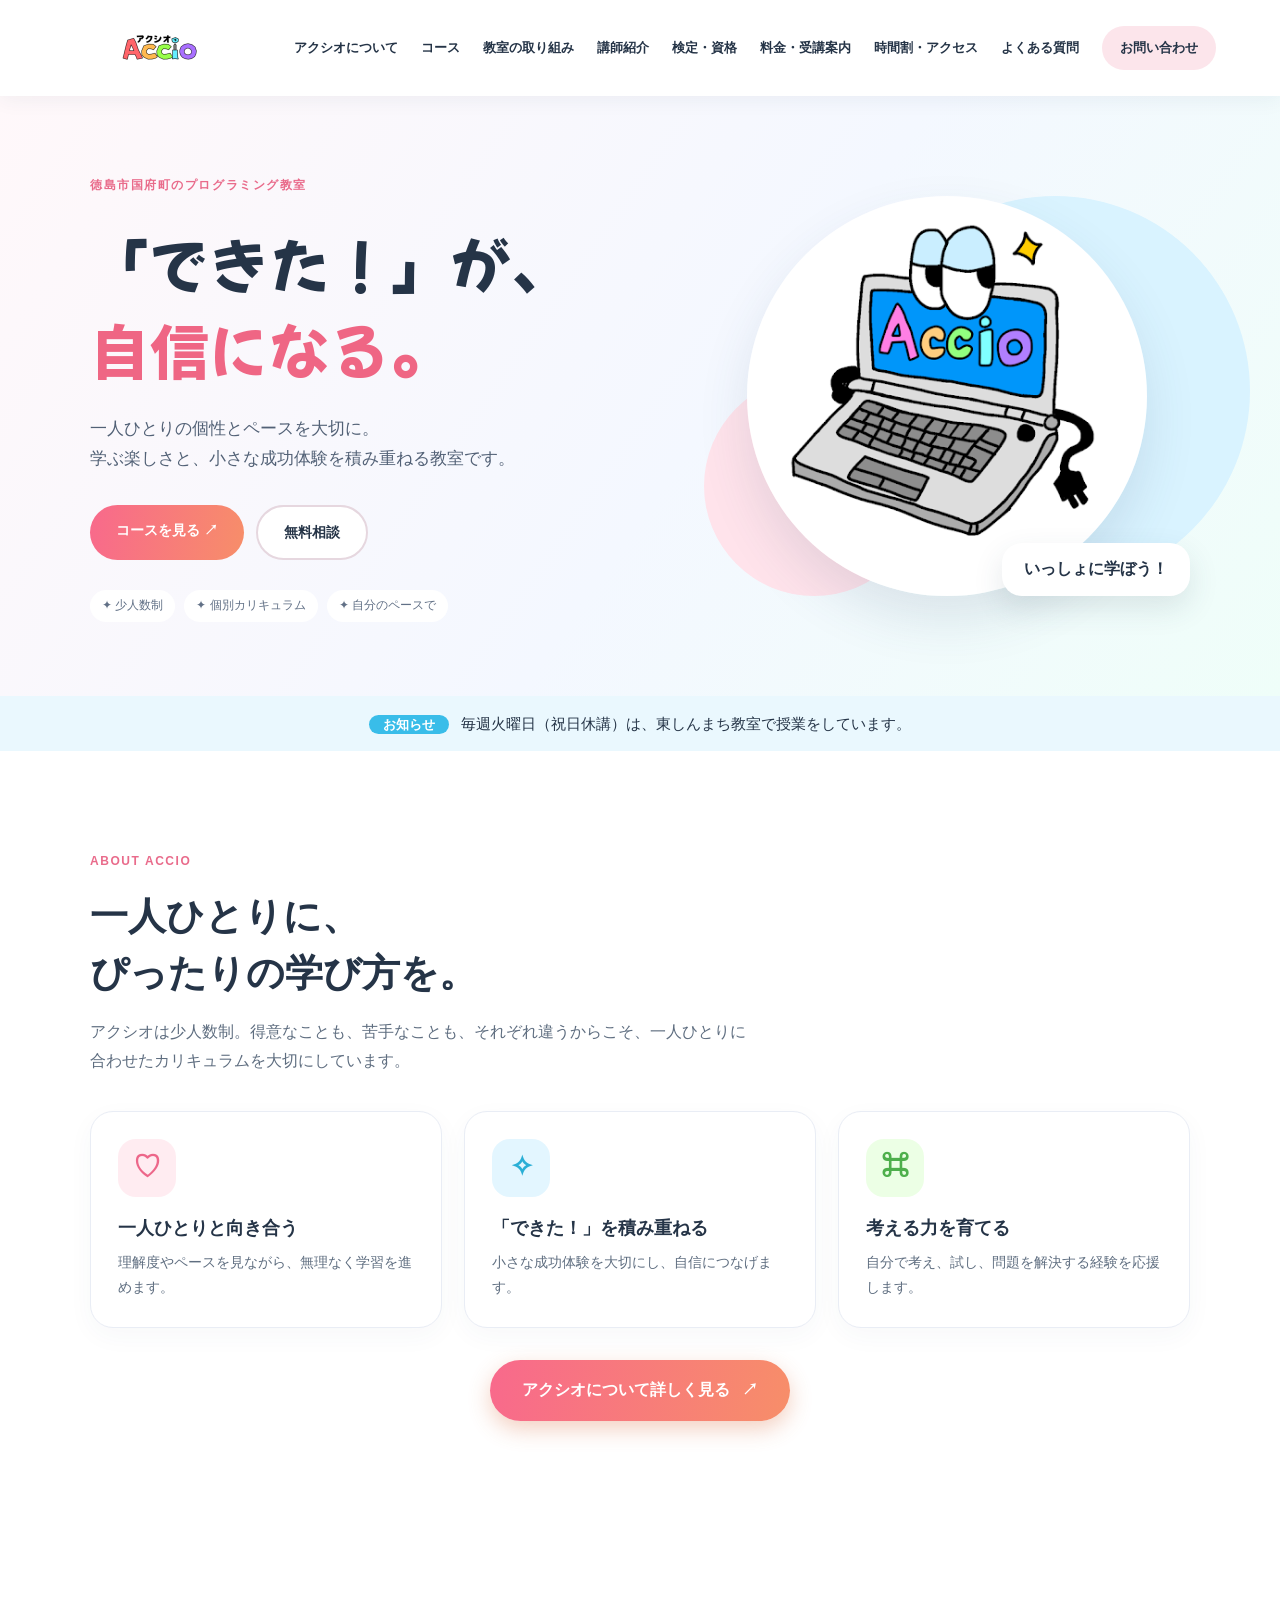
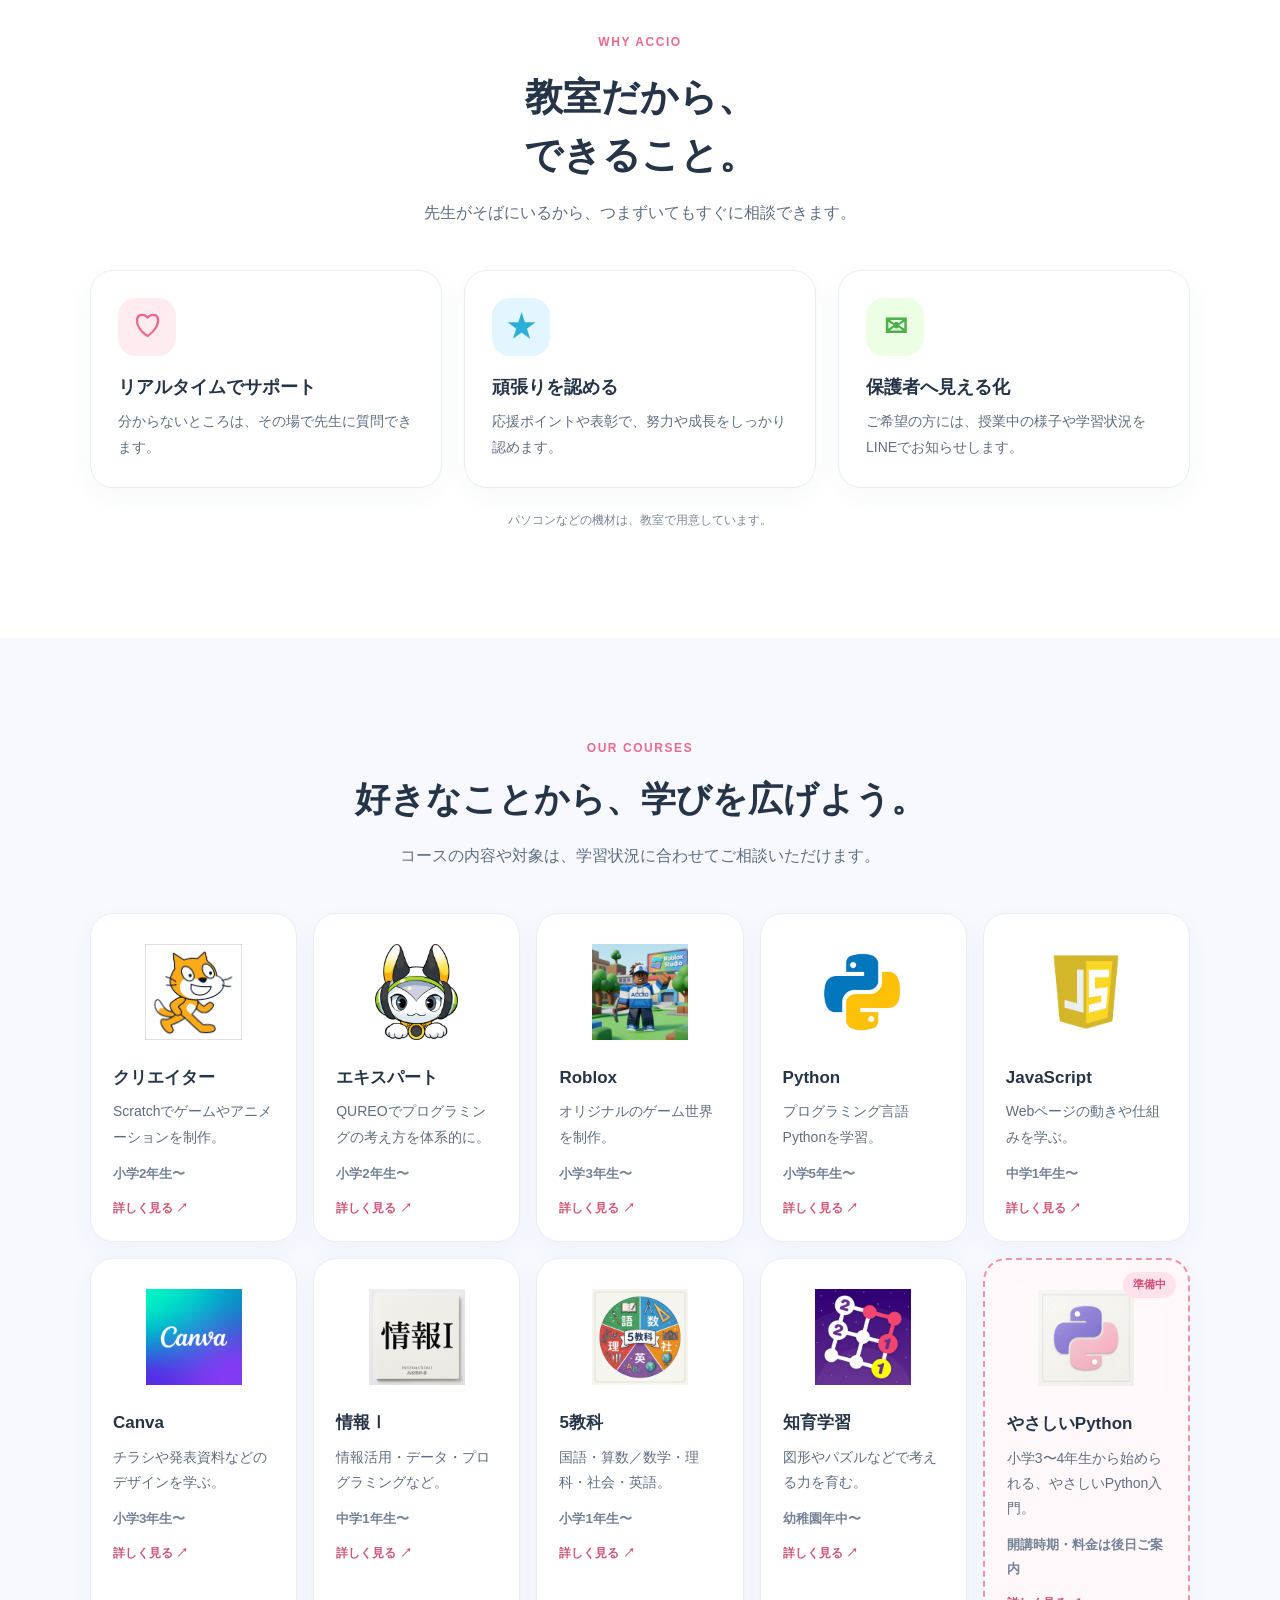
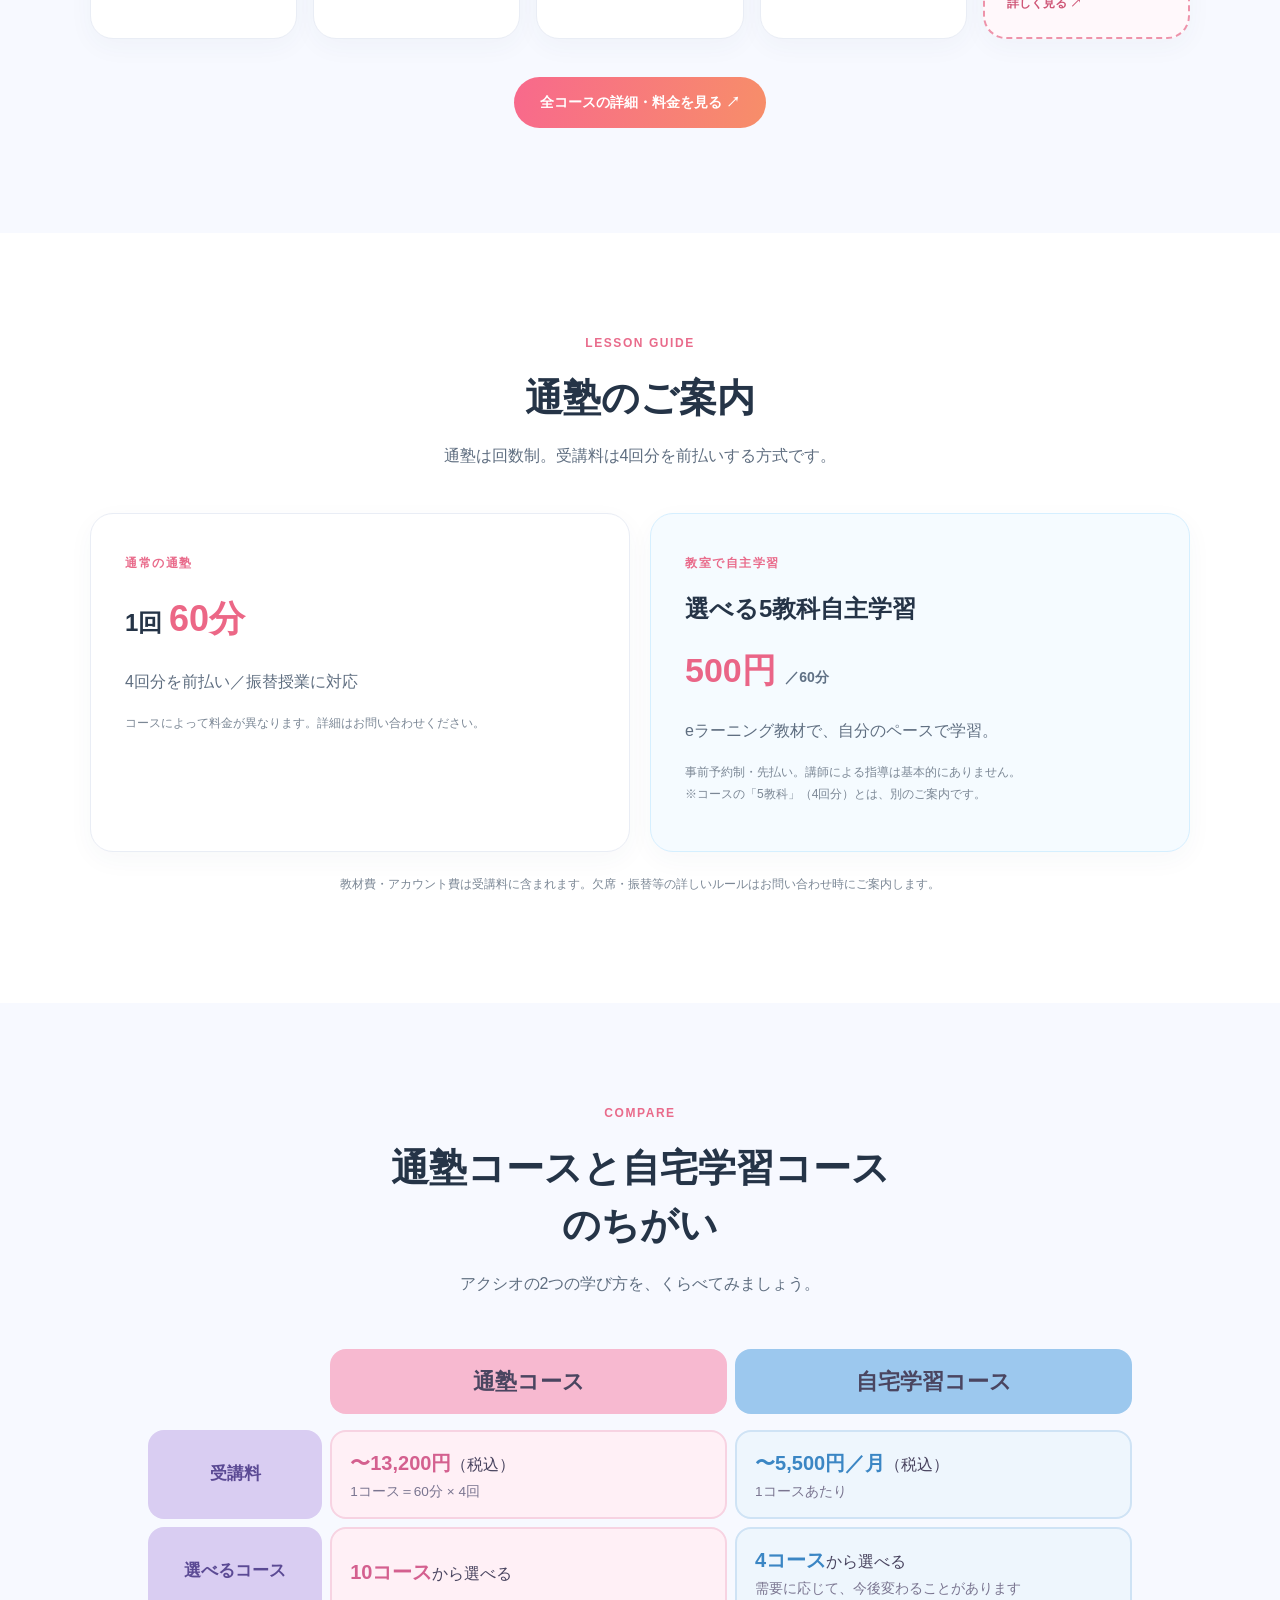
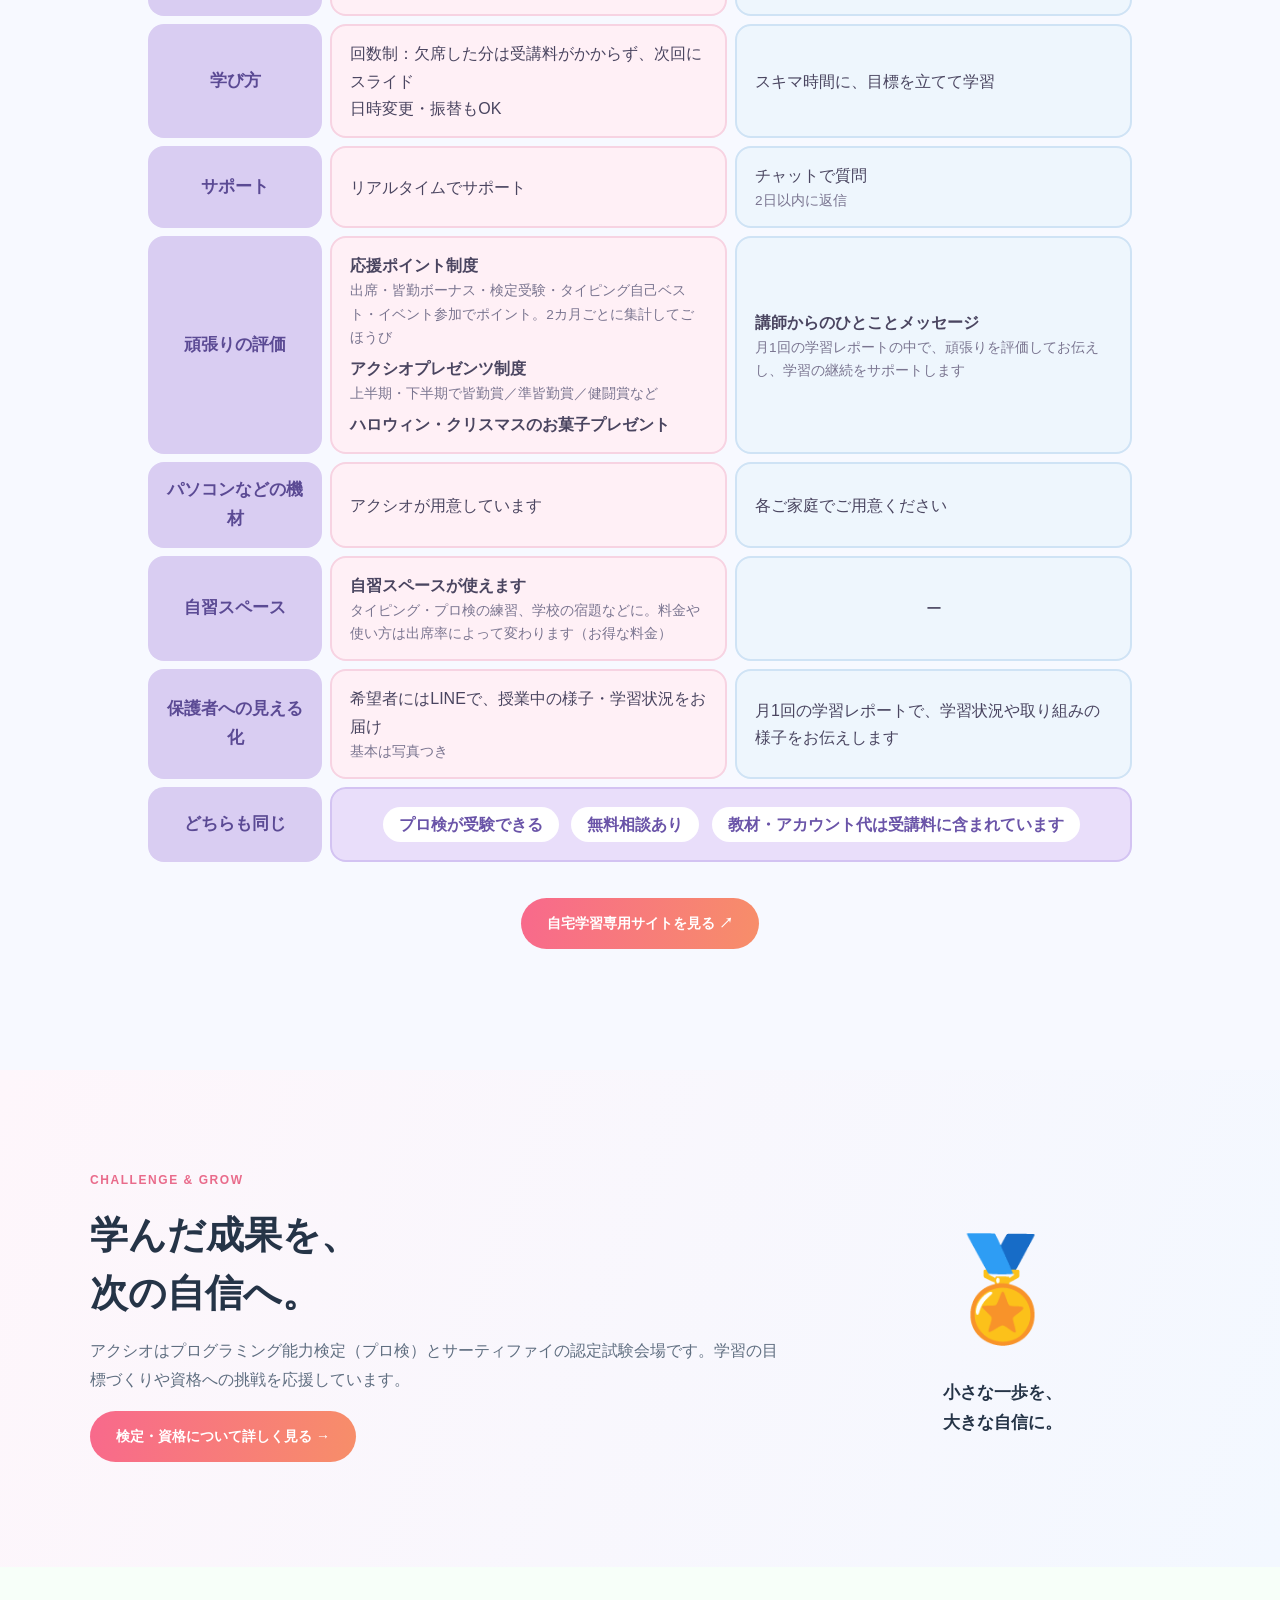
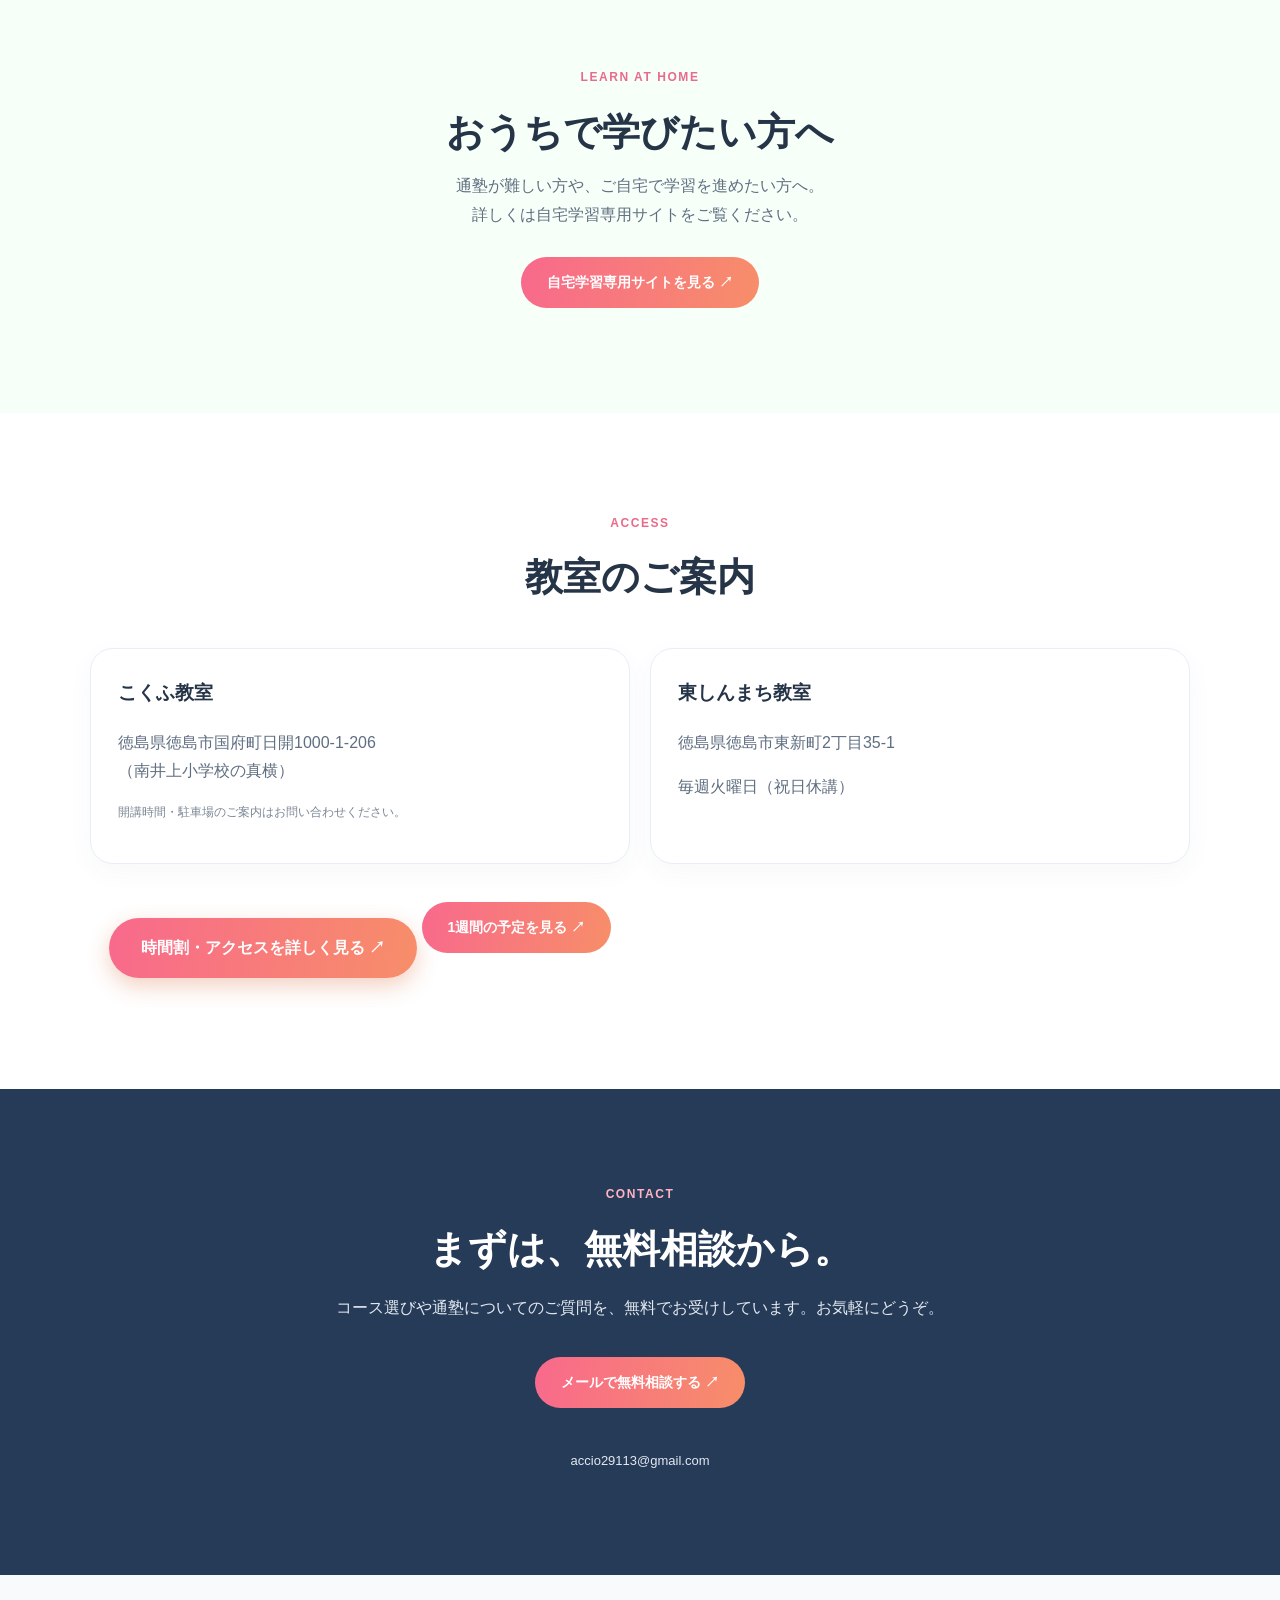
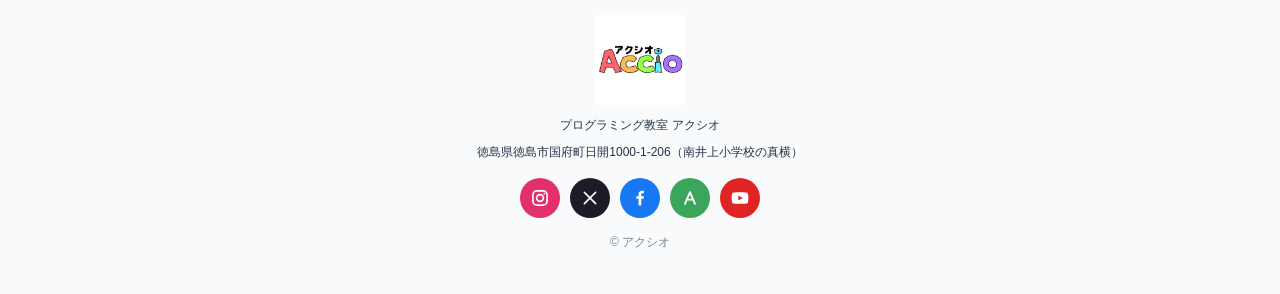
==== index.html @ 7e1538ef "Add files via upload" ====
<!doctype html>
<html lang="ja"><head><meta charset="UTF-8"><meta name="viewport" content="width=device-width,initial-scale=1"><meta name="description" content="徳島市国府町のプログラミング教室アクシオ。少人数制・個別カリキュラムで、一人ひとりの『できた！』を応援します。"><title>プログラミング教室 アクシオ｜通塾のご案内</title><link rel="icon" type="image/png" href="assets/character.png"><link rel="preconnect" href="https://fonts.googleapis.com"><link rel="preconnect" href="https://fonts.gstatic.com" crossorigin><link href="https://fonts.googleapis.com/css2?family=Mochiy+Pop+One&display=swap" rel="stylesheet"><link rel="stylesheet" href="style.css"></head>
<body><header class="header"><a class="brand" href="#top"><img src="assets/logo.png" alt="プログラミング教室 アクシオ ロゴ"></a><button class="menu" aria-expanded="false" aria-controls="nav">☰ メニュー</button><nav id="nav"><a href="about.html">アクシオについて</a><a href="courses.html">コース</a><a href="activities.html">教室の取り組み</a><a href="instructor.html">講師紹介</a><a href="exams.html">検定・資格</a><a href="fees.html">料金・受講案内</a><a href="access.html">時間割・アクセス</a><a href="faq.html">よくある質問</a><a class="nav-cta" href="#contact">お問い合わせ</a></nav></header>
<main id="top"><section class="hero"><div class="hero-copy"><span class="eyebrow">徳島市国府町のプログラミング教室</span><h1>「できた！」が、<br><em>自信になる。</em></h1><p>一人ひとりの個性とペースを大切に。<br>学ぶ楽しさと、小さな成功体験を積み重ねる教室です。</p><div class="hero-actions"><a class="btn primary" href="#courses">コースを見る ↗</a><a class="btn ghost" href="#contact">無料相談</a></div><div class="hero-tags"><span>✦ 少人数制</span><span>✦ 個別カリキュラム</span><span>✦ 自分のペースで</span></div></div><div class="hero-art"><div class="orb orb-a"></div><div class="orb orb-b"></div><img src="assets/character.png" alt="嵐さんが描いたアクシオのオリジナルパソコンキャラクター"><span class="bubble">いっしょに学ぼう！</span></div></section>
<section class="notice-bar" aria-label="お知らせ"><p><b>お知らせ</b>毎週火曜日（祝日休講）は、東しんまち教室で授業をしています。</p></section>
<section id="about" class="section"><div class="section-heading"><span class="eyebrow">ABOUT ACCIO</span><h2>一人ひとりに、<br>ぴったりの学び方を。</h2><p>アクシオは少人数制。得意なことも、苦手なことも、それぞれ違うからこそ、一人ひとりに合わせたカリキュラムを大切にしています。</p></div><div class="feature-grid"><article class="feature"><div class="feature-icon pink">♡</div><h3>一人ひとりと向き合う</h3><p>理解度やペースを見ながら、無理なく学習を進めます。</p></article><article class="feature"><div class="feature-icon blue">✧</div><h3>「できた！」を積み重ねる</h3><p>小さな成功体験を大切にし、自信につなげます。</p></article><article class="feature"><div class="feature-icon green">⌘</div><h3>考える力を育てる</h3><p>自分で考え、試し、問題を解決する経験を応援します。</p></article></div><p class="center about-more"><a class="btn about-cta" href="about.html">アクシオについて詳しく見る <span aria-hidden="true">↗</span></a></p></section>
<section id="strengths" class="section"><div class="section-heading center"><span class="eyebrow">WHY ACCIO</span><h2>教室だから、<br>できること。</h2><p>先生がそばにいるから、つまずいてもすぐに相談できます。</p></div><div class="feature-grid"><article class="feature"><div class="feature-icon pink">♡</div><h3>リアルタイムでサポート</h3><p>分からないところは、その場で先生に質問できます。</p></article><article class="feature"><div class="feature-icon blue">★</div><h3>頑張りを認める</h3><p>応援ポイントや表彰で、努力や成長をしっかり認めます。</p></article><article class="feature"><div class="feature-icon green">✉</div><h3>保護者へ見える化</h3><p>ご希望の方には、授業中の様子や学習状況をLINEでお知らせします。</p></article></div><p class="center note footnote">パソコンなどの機材は、教室で用意しています。</p></section>
<section id="courses" class="section section-soft"><div class="section-heading center"><span class="eyebrow">OUR COURSES</span><h2 class="course-title">好きなことから、<wbr>学びを広げよう。</h2><p>コースの内容や対象は、学習状況に合わせてご相談いただけます。</p></div><div class="course-grid">
<article class="course"><a class="course-card-link" href="courses.html#course-1" aria-label="クリエイターコースの詳細を見る"><span class="course-image"><img src="assets/creator.png" alt="" loading="lazy"></span><h3>クリエイター</h3><p>Scratchでゲームやアニメーションを制作。</p><small>小学2年生〜</small><span class="course-more">詳しく見る ↗</span></a></article>
<article class="course"><a class="course-card-link" href="courses.html#course-2" aria-label="エキスパートコースの詳細を見る"><span class="course-image"><img src="assets/expert.png" alt="" loading="lazy"></span><h3>エキスパート</h3><p>QUREOでプログラミングの考え方を体系的に。</p><small>小学2年生〜</small><span class="course-more">詳しく見る ↗</span></a></article>
<article class="course"><a class="course-card-link" href="courses.html#course-3" aria-label="Robloxコースの詳細を見る"><span class="course-image"><img src="assets/roblox.png" alt="" loading="lazy"></span><h3>Roblox</h3><p>オリジナルのゲーム世界を制作。</p><small>小学3年生〜</small><span class="course-more">詳しく見る ↗</span></a></article>
<article class="course"><a class="course-card-link" href="courses.html#course-4" aria-label="Pythonコースの詳細を見る"><span class="course-image"><img src="assets/python.png" alt="" loading="lazy"></span><h3>Python</h3><p>プログラミング言語Pythonを学習。</p><small>小学5年生〜</small><span class="course-more">詳しく見る ↗</span></a></article>
<article class="course"><a class="course-card-link" href="courses.html#course-5" aria-label="JavaScriptコースの詳細を見る"><span class="course-image"><img src="assets/javascript.png" alt="" loading="lazy"></span><h3>JavaScript</h3><p>Webページの動きや仕組みを学ぶ。</p><small>中学1年生〜</small><span class="course-more">詳しく見る ↗</span></a></article>
<article class="course"><a class="course-card-link" href="courses.html#course-6" aria-label="Canvaコースの詳細を見る"><span class="course-image"><img src="assets/canva.png" alt="" loading="lazy"></span><h3>Canva</h3><p>チラシや発表資料などのデザインを学ぶ。</p><small>小学3年生〜</small><span class="course-more">詳しく見る ↗</span></a></article>
<article class="course"><a class="course-card-link" href="courses.html#course-7" aria-label="情報Ⅰコースの詳細を見る"><span class="course-image"><img src="assets/information.png" alt="" loading="lazy"></span><h3>情報Ⅰ</h3><p>情報活用・データ・プログラミングなど。</p><small>中学1年生〜</small><span class="course-more">詳しく見る ↗</span></a></article>
<article class="course"><a class="course-card-link" href="courses.html#course-8" aria-label="5教科コースの詳細を見る"><span class="course-image"><img src="assets/subjects.png" alt="" loading="lazy"></span><h3>5教科</h3><p>国語・算数／数学・理科・社会・英語。</p><small>小学1年生〜</small><span class="course-more">詳しく見る ↗</span></a></article>
<article class="course"><a class="course-card-link" href="courses.html#course-9" aria-label="知育学習コースの詳細を見る"><span class="course-image"><img src="assets/thinking.png" alt="" loading="lazy"></span><h3>知育学習</h3><p>図形やパズルなどで考える力を育む。</p><small>幼稚園年中〜</small><span class="course-more">詳しく見る ↗</span></a></article>
<article class="course upcoming"><a class="course-card-link" href="courses.html#course-10" aria-label="やさしいPythonコースの詳細を見る"><span class="status">準備中</span><span class="course-image"><img src="assets/python-junior.png" alt="" loading="lazy"></span><h3>やさしいPython</h3><p>小学3〜4年生から始められる、やさしいPython入門。</p><small>開講時期・料金は後日ご案内</small><span class="course-more">詳しく見る ↗</span></a></article>
</div><p class="center course-all-link"><a class="btn primary" href="courses.html">全コースの詳細・料金を見る ↗</a></p></section>
<section id="fees" class="section"><div class="section-heading center"><span class="eyebrow">LESSON GUIDE</span><h2>通塾のご案内</h2><p>通塾は回数制。受講料は4回分を前払いする方式です。</p></div><div class="info-grid"><article class="info-card"><span class="eyebrow">通常の通塾</span><h3>1回 <strong>60分</strong></h3><p>4回分を前払い／振替授業に対応</p><p class="note">コースによって料金が異なります。詳細はお問い合わせください。</p></article><article class="info-card highlight"><span class="eyebrow">教室で自主学習</span><h3>選べる5教科自主学習</h3><div class="price">500円 <small>／60分</small></div><p>eラーニング教材で、自分のペースで学習。</p><p class="note">事前予約制・先払い。講師による指導は基本的にありません。<br>※コースの「5教科」（4回分）とは、別のご案内です。</p></article></div><p class="center note footnote">教材費・アカウント費は受講料に含まれます。欠席・振替等の詳しいルールはお問い合わせ時にご案内します。</p></section>
<section id="compare" class="section section-soft"><div class="section-heading center"><span class="eyebrow">COMPARE</span><h2>通塾コースと自宅学習コース<br>のちがい</h2><p>アクシオの2つの学び方を、くらべてみましょう。</p></div><div class="cmp"><table class="cmp-table">
    <caption class="cmp-sr">通塾コースと自宅学習コースの比較表</caption>
    <thead>
      <tr>
        <th class="cmp-corner"><span class="cmp-sr">項目</span></th>
        <th class="cmp-h cmp-h1">通塾コース</th>
        <th class="cmp-h cmp-h2">自宅学習コース</th>
      </tr>
    </thead>
    <tbody>
      <tr>
        <th scope="row" class="cmp-k">受講料</th>
        <td class="cmp-a" data-label="通塾コース"><span class="cmp-big cmp-pk">〜13,200円</span>（税込）<small>1コース＝60分 × 4回</small></td>
        <td class="cmp-b" data-label="自宅学習コース"><span class="cmp-big cmp-bl">〜5,500円／月</span>（税込）<small>1コースあたり</small></td>
      </tr>
      <tr>
        <th scope="row" class="cmp-k">選べるコース</th>
        <td class="cmp-a" data-label="通塾コース"><span class="cmp-big cmp-pk">10コース</span>から選べる</td>
        <td class="cmp-b" data-label="自宅学習コース"><span class="cmp-big cmp-bl">4コース</span>から選べる<small>需要に応じて、今後変わることがあります</small></td>
      </tr>
      <tr>
        <th scope="row" class="cmp-k">学び方</th>
        <td class="cmp-a" data-label="通塾コース">回数制：欠席した分は受講料がかからず、次回にスライド<br>日時変更・振替もOK</td>
        <td class="cmp-b" data-label="自宅学習コース">スキマ時間に、目標を立てて学習</td>
      </tr>
      <tr>
        <th scope="row" class="cmp-k">サポート</th>
        <td class="cmp-a" data-label="通塾コース">リアルタイムでサポート</td>
        <td class="cmp-b" data-label="自宅学習コース">チャットで質問<small>2日以内に返信</small></td>
      </tr>
      <tr>
        <th scope="row" class="cmp-k">頑張りの評価</th>
        <td class="cmp-a" data-label="通塾コース">
          <strong>応援ポイント制度</strong>
          <small>出席・皆勤ボーナス・検定受験・タイピング自己ベスト・イベント参加でポイント。2カ月ごとに集計してごほうび</small>
          <strong>アクシオプレゼンツ制度</strong>
          <small>上半期・下半期で皆勤賞／準皆勤賞／健闘賞など</small>
          <strong>ハロウィン・クリスマスのお菓子プレゼント</strong>
        </td>
        <td class="cmp-b" data-label="自宅学習コース">
          <strong>講師からのひとことメッセージ</strong>
          <small>月1回の学習レポートの中で、頑張りを評価してお伝えし、学習の継続をサポートします</small>
        </td>
      </tr>
      <tr>
        <th scope="row" class="cmp-k">パソコンなどの機材</th>
        <td class="cmp-a" data-label="通塾コース">アクシオが用意しています</td>
        <td class="cmp-b" data-label="自宅学習コース">各ご家庭でご用意ください</td>
      </tr>
      <tr>
        <th scope="row" class="cmp-k">自習スペース</th>
        <td class="cmp-a" data-label="通塾コース"><strong>自習スペースが使えます</strong><small>タイピング・プロ検の練習、学校の宿題などに。料金や使い方は出席率によって変わります（お得な料金）</small></td>
        <td class="cmp-b cmp-none" data-label="自宅学習コース">ー</td>
      </tr>
      <tr>
        <th scope="row" class="cmp-k">保護者への見える化</th>
        <td class="cmp-a" data-label="通塾コース">希望者にはLINEで、授業中の様子・学習状況をお届け<small>基本は写真つき</small></td>
        <td class="cmp-b" data-label="自宅学習コース">月1回の学習レポートで、学習状況や取り組みの様子をお伝えします</td>
      </tr>
      <tr>
        <th scope="row" class="cmp-k cmp-k2">どちらも同じ</th>
        <td class="cmp-c" colspan="2">
          <span>プロ検が受験できる</span>
          <span>無料相談あり</span>
          <span>教材・アカウント代は受講料に含まれています</span>
        </td>
      </tr>
    </tbody>
  </table></div><p class="center" style="margin-top:28px"><a class="btn primary" href="https://accio29113.github.io/accio.outi_gakusyu/" target="_blank" rel="noopener noreferrer">自宅学習専用サイトを見る ↗</a></p></section>
<section class="section exam"><div><span class="eyebrow">CHALLENGE & GROW</span><h2>学んだ成果を、<br>次の自信へ。</h2><p>アクシオはプログラミング能力検定（プロ検）とサーティファイの認定試験会場です。学習の目標づくりや資格への挑戦を応援しています。</p><a class="btn primary" href="exams.html">検定・資格について詳しく見る →</a></div><div class="exam-art">🏅<span>小さな一歩を、<br>大きな自信に。</span></div></section>
<section class="section home-learning"><div><span class="eyebrow">LEARN AT HOME</span><h2>おうちで学びたい方へ</h2><p>通塾が難しい方や、ご自宅で学習を進めたい方へ。<wbr>詳しくは自宅学習専用サイトをご覧ください。</p><a class="btn primary" href="https://accio29113.github.io/accio.outi_gakusyu/" target="_blank" rel="noopener noreferrer">自宅学習専用サイトを見る ↗</a></div></section>
<section id="access" class="section"><div class="section-heading center"><span class="eyebrow">ACCESS</span><h2>教室のご案内</h2></div><div class="access-grid"><article class="access-card"><h3>こくふ教室</h3><p>徳島県徳島市国府町日開1000-1-206<br>（南井上小学校の真横）</p><p class="note">開講時間・駐車場のご案内はお問い合わせください。</p></article><article class="access-card"><h3>東しんまち教室</h3><p>徳島県徳島市東新町2丁目35-1</p><p>毎週火曜日（祝日休講）</p></article><p class="center"><a class="btn about-cta access-page-link" href="access.html">時間割・アクセスを詳しく見る ↗</a> <a class="btn primary" href="https://accio29113.github.io/accio-schedule/viewer.html" target="_blank" rel="noopener noreferrer">1週間の予定を見る ↗</a></p></div></section>
<section id="contact" class="contact"><div class="contact-inner"><span class="eyebrow">CONTACT</span><h2>まずは、無料相談から。</h2><p>コース選びや通塾についてのご質問を、無料でお受けしています。お気軽にどうぞ。</p><a class="btn primary" href="mailto:accio29113@gmail.com?subject=%E9%80%9A%E5%A1%BE%E3%81%AB%E3%81%A4%E3%81%84%E3%81%A6%E3%81%AE%E3%81%8A%E5%95%8F%E3%81%84%E5%90%88%E3%82%8F%E3%81%9B">メールで無料相談する ↗</a><p class="contact-mail">accio29113@gmail.com</p></div></section></main><footer><img src="assets/logo.png" alt="アクシオ"><p>プログラミング教室 アクシオ</p><p class="foot-addr">徳島県徳島市国府町日開1000-1-206（南井上小学校の真横）</p><ul class="sns" aria-label="アクシオの公式SNS"><li><a href="https://www.instagram.com/accio29113/" target="_blank" rel="noopener noreferrer" aria-label="Instagram" title="Instagram" style="background:#e1306c"><svg viewBox="0 0 24 24" width="20" height="20" fill="none" stroke="#fff" stroke-width="2" stroke-linecap="round"><rect x="3.5" y="3.5" width="17" height="17" rx="5"/><circle cx="12" cy="12" r="4"/><circle cx="17.2" cy="6.8" r="1" fill="#fff" stroke="none"/></svg></a></li><li><a href="https://x.com/accio29113" target="_blank" rel="noopener noreferrer" aria-label="X" title="X" style="background:#1c1c28"><svg viewBox="0 0 24 24" width="18" height="18" fill="none" stroke="#fff" stroke-width="2.2" stroke-linecap="round"><path d="M4.5 4.5l15 15M19.5 4.5l-15 15"/></svg></a></li><li><a href="https://www.facebook.com/accio29113" target="_blank" rel="noopener noreferrer" aria-label="Facebook" title="Facebook" style="background:#1877f2"><svg viewBox="0 0 24 24" width="20" height="20" fill="#fff"><path d="M13.5 21v-8h2.7l.5-3.2h-3.2V7.8c0-.9.4-1.6 1.7-1.6h1.6V3.4c-.3 0-1.3-.2-2.4-.2-2.5 0-4.1 1.5-4.1 4.2v2.4H7.5V13h2.8v8z"/></svg></a></li><li><a href="https://ameblo.jp/bz178love54/" target="_blank" rel="noopener noreferrer" aria-label="アメブロ" title="アメブロ" style="background:#3ba55c"><svg viewBox="0 0 24 24" width="20" height="20" fill="none" stroke="#fff" stroke-width="2.2" stroke-linecap="round" stroke-linejoin="round"><path d="M6 19L12 5l6 14M8.5 14h7"/></svg></a></li><li><a href="https://www.youtube.com/@accio29113" target="_blank" rel="noopener noreferrer" aria-label="YouTube" title="YouTube" style="background:#e02424"><svg viewBox="0 0 24 24" width="20" height="20" fill="#fff"><path d="M21.6 7.2a2.5 2.5 0 0 0-1.8-1.8C18.2 5 12 5 12 5s-6.2 0-7.8.4A2.5 2.5 0 0 0 2.4 7.2C2 8.8 2 12 2 12s0 3.2.4 4.8a2.5 2.5 0 0 0 1.8 1.8C5.8 19 12 19 12 19s6.2 0 7.8-.4a2.5 2.5 0 0 0 1.8-1.8c.4-1.6.4-4.8.4-4.8s0-3.2-.4-4.8zM10 15V9l5.2 3z"/></svg></a></li></ul><p class="note">© アクシオ</p></footer><script src="script.js"></script></body></html>
---- style.css ----
:root{--ink:#253447;--muted:#66758a;--pink:#ff677b;--blue:#39bde9;--green:#8cdd62;--paper:#fff;--soft:#f7f9ff}*{box-sizing:border-box}html{scroll-behavior:smooth}body{margin:0;color:var(--ink);font-family:'Yu Gothic','Hiragino Kaku Gothic ProN',Meiryo,sans-serif;line-height:1.8}a{color:inherit;text-decoration:none}.header{height:90px;display:flex;align-items:center;justify-content:space-between;padding:8px max(5%,calc((100vw - 1180px)/2));background:#fff;position:sticky;top:0;z-index:20;box-shadow:0 3px 20px #243b5510}.brand img{width:170px;height:70px;object-fit:contain}.header nav{display:flex;align-items:center;gap:23px;font-size:13px;font-weight:700}.header nav a:hover{color:#ed627d}.nav-cta{padding:10px 18px;border-radius:99px;background:#fce5eb}.menu{display:none}.hero{min-height:600px;background:linear-gradient(125deg,#fff8fa 0%,#f4f8ff 55%,#effef9 100%);display:grid;grid-template-columns:1.2fr 1fr;align-items:center;gap:30px;padding:70px max(7%,calc((100vw - 1100px)/2));overflow:hidden}.eyebrow{font-size:12px;font-weight:900;letter-spacing:.13em;color:#e96b8b}.hero h1{font-size:clamp(42px,5.3vw,74px);line-height:1.34;letter-spacing:.02em;margin:22px 0}.hero h1 em{font-style:normal;color:#ef6684}.hero-copy>p{font-size:17px;color:#526176}.hero-actions{display:flex;gap:12px;flex-wrap:wrap;margin:30px 0}.btn{display:inline-block;padding:13px 26px;border-radius:99px;font-size:14px;font-weight:800;transition:transform .2s,box-shadow .2s}.btn:hover{transform:translateY(-2px);box-shadow:0 8px 20px #23354720}.primary{background:linear-gradient(100deg,#f8698c,#f78e69);color:#fff}.ghost{border:2px solid #e6d7df;background:white}.hero-tags{display:flex;flex-wrap:wrap;gap:9px}.hero-tags span{font-size:12px;background:#fff;border-radius:99px;padding:5px 12px;color:#617086}.hero-art{position:relative;min-height:400px;display:grid;place-items:center}.hero-art img{width:min(90%,400px);z-index:2;border-radius:50%;box-shadow:0 24px 50px #394c7020}.orb{position:absolute;border-radius:50%}.orb-a{width:390px;height:390px;background:#d9f3ff;right:-60px;top:0}.orb-b{width:220px;height:220px;background:#ffe3eb;left:0;bottom:0}.bubble{position:absolute;right:0;bottom:0;background:#fff;border-radius:20px;padding:12px 22px;box-shadow:0 12px 30px #33445520;font-weight:800;z-index:3}.section{padding:95px max(7%,calc((100vw - 1100px)/2))}.section-heading{max-width:660px;margin-bottom:35px}.section-heading.center{text-align:center;margin:0 auto 42px}.section h2,.contact h2{font-size:clamp(27px,3vw,42px);line-height:1.5;margin:12px 0}.section-heading p,.section p{color:#5f6e80}.feature-grid{display:grid;grid-template-columns:repeat(3,1fr);gap:22px}.feature,.course,.info-card,.access-card{background:#fff;border:1px solid #e9edf5;border-radius:23px;padding:27px;box-shadow:0 8px 26px #2c45600a}.feature-icon{width:58px;height:58px;border-radius:18px;display:grid;place-items:center;font-size:28px;font-weight:bold}.pink{background:#ffecf1;color:#ed678a}.blue{background:#e3f6ff;color:#2bafd6}.green{background:#ecffe5;color:#4eaf4c}.feature h3,.course h3{font-size:18px;margin:15px 0 6px}.feature p,.course p{font-size:14px;margin:0}.section-soft{background:var(--soft)}.course-grid{display:grid;grid-template-columns:repeat(5,1fr);gap:16px}.course{position:relative;padding:22px;min-height:230px}.course-emoji{font-size:34px}.course h3{font-size:17px}.course small{display:block;margin-top:12px;color:#748196;font-weight:700}.upcoming{border:2px dashed #ee93aa;background:#fff8fb}.status{position:absolute;right:12px;top:12px;font-size:11px;background:#ffe2eb;color:#d34d75;border-radius:99px;padding:3px 10px;font-weight:800}.info-grid,.access-grid{display:grid;grid-template-columns:repeat(2,1fr);gap:20px}.info-card{padding:34px}.info-card h3{font-size:24px;margin:10px 0}.info-card h3 strong{font-size:36px;color:#ec6786}.highlight{background:#f5fbff;border-color:#d5efff}.price{font-size:34px;font-weight:900;color:#ea6587}.price small{font-size:14px;color:#607185}.note{font-size:12px!important;color:#7b8795!important}.center{text-align:center}.footnote{margin-top:22px}.exam{background:linear-gradient(110deg,#fef6fb,#f3f8ff);display:grid;grid-template-columns:1.3fr .7fr;gap:30px;align-items:center}.exam-art{font-size:100px;text-align:center}.exam-art span{display:block;font-size:17px;font-weight:800}.home-learning{background:#f7fff9;text-align:center}.home-learning>div{max-width:650px;margin:auto}.home-learning .btn{margin-top:15px}.access-card h3{margin-top:0}.contact{padding:90px 20px;background:#263b57;color:#fff;text-align:center}.contact-inner{max-width:720px;margin:auto}.contact .eyebrow{color:#ffb3c3}.contact p{color:#e4e9f1}.contact .btn{margin:18px 0}.contact-mail{font-size:13px}footer{text-align:center;padding:40px 20px;background:#f8fafc}footer img{width:130px;height:70px;object-fit:contain}footer p{font-size:12px;margin:0}@media(max-width:1000px){.course-grid{grid-template-columns:repeat(3,1fr)}.header nav{gap:12px}.header nav a{font-size:11px}}@media(max-width:700px){.header{height:75px;padding:5px 5%}.brand img{width:125px;height:60px}.menu{display:block;background:#fff;border:1px solid #e1e6ef;border-radius:12px;padding:8px 12px;font-weight:700}.header nav{display:none;position:absolute;top:75px;left:0;right:0;background:#fff;flex-direction:column;align-items:stretch;padding:18px 6% 25px;box-shadow:0 12px 22px #1a2c4019}.header nav.open{display:flex}.header nav a{font-size:14px;padding:9px}.hero{grid-template-columns:1fr;padding:50px 7% 45px;gap:0}.hero-copy>p{font-size:15px}.hero-art{min-height:300px}.hero-art img{width:min(75%,300px)}.orb-a{width:260px;height:260px;right:0}.orb-b{width:130px;height:130px}.bubble{right:0;bottom:0;font-size:12px}.section{padding:65px 6%}.feature-grid,.info-grid,.access-grid,.exam{grid-template-columns:1fr}.course-grid{grid-template-columns:repeat(2,1fr);gap:12px}.course{min-height:215px;padding:18px}.course h3{font-size:15px}.course p{font-size:12px}.course small{font-size:11px}.exam-art{font-size:60px}.exam-art span{font-size:14px}}@media(max-width:360px){.course-grid{grid-template-columns:1fr}.course{min-height:0}}

/* Ver.2: course artwork supplied by Accio */
.course-image{display:flex;align-items:center;justify-content:center;width:100%;height:112px;border-radius:15px;background:#fff;overflow:hidden;padding:8px}
.course-image img{display:block;width:100%;height:100%;object-fit:contain}
.course{min-height:290px}
.course.upcoming .course-image{background:#fff9fc}
.course-title{font-size:clamp(25px,2.7vw,37px)!important;text-wrap:balance;overflow-wrap:normal}
.home-learning p{max-width:610px;margin:12px auto;text-wrap:balance}
@media(max-width:700px){.course-image{height:95px;padding:5px}.course{min-height:270px}.course-title{font-size:clamp(23px,5.7vw,32px)!important}.home-learning p{max-width:30em}}
@media(max-width:360px){.course{min-height:0}.course-image{height:140px}}

/* Ver.3 About Accio */
.about-more{margin-top:32px}.about-hero{background:linear-gradient(120deg,#fff4f8,#f2f9ff 58%,#f2fff5);padding:90px max(7%,calc((100vw - 1100px)/2))}.about-hero-inner{display:grid;grid-template-columns:1.25fr .75fr;gap:35px;align-items:center}.about-hero h1{font-size:clamp(35px,4.5vw,60px);line-height:1.45;margin:18px 0}.about-hero h1 span{color:#ef6684}.about-hero p{color:#5f6e80;max-width:630px;margin-bottom:26px}.about-character{text-align:center}.about-character img{max-width:100%;width:310px;border-radius:50%;box-shadow:0 18px 40px #263b5717}.about-values{display:grid;grid-template-columns:repeat(3,1fr);gap:20px}.about-value,.about-panel,.about-message{border-radius:24px;background:#fff;padding:30px;border:1px solid #e7edf4;box-shadow:0 8px 26px #2c45600a}.about-value h3{font-size:19px;margin:9px 0}.about-value p,.about-panel p,.about-message p{color:#5f6e80}.about-number{font-size:13px;font-weight:900;color:#ec6b8b}.about-split{display:grid;grid-template-columns:1.2fr .8fr;gap:35px;align-items:center}.about-panel{background:#fff}.about-panel h3{margin-top:0}.about-panel li{padding:7px 0;font-weight:700}.about-panel ul{padding-left:22px}.about-note{font-size:12px}.about-message{max-width:820px}.header nav a[aria-current="page"]{color:#df5d80}@media(max-width:700px){.about-hero{padding:55px 7%}.about-hero-inner,.about-split,.about-values{grid-template-columns:1fr}.about-character img{width:220px}.about-value,.about-panel,.about-message{padding:24px}}

/* Ver.4: prominent About CTA and course details */
.about-cta{background:linear-gradient(110deg,#f66d3e,#ed8747);color:#fff;border:0;font-size:16px;font-weight:900;padding:16px 32px;box-shadow:0 8px 22px #d9683850;display:inline-flex;align-items:center;gap:12px;justify-content:center}
.about-cta:hover,.about-cta:focus-visible{transform:translateY(-5px);box-shadow:0 16px 30px #d9683866}
.about-cta:focus-visible,.course-card-link:focus-visible{outline:3px solid #2465b8;outline-offset:4px}
.course-card-link{display:block;height:100%;color:inherit}.course-card-link:hover .course-more{text-decoration:underline}.course-more{display:block;font-size:12px;color:#cf5576;font-weight:800;margin-top:12px}.course-all-link{margin:38px 0 0}
.courses-hero{padding:78px max(7%,calc((100vw - 1100px)/2));background:linear-gradient(120deg,#fff4f8,#f2f9ff 60%,#f2fff5)}.courses-hero h1{font-size:clamp(32px,4.5vw,56px);line-height:1.4;margin:14px 0}.courses-hero p{max-width:680px;color:#526176}.course-jump{display:flex;flex-wrap:wrap;gap:10px;margin-top:25px}.course-jump a{background:white;border:1px solid #e8dce6;border-radius:99px;padding:7px 15px;font-size:13px;font-weight:700}.course-jump a:hover{background:#fff0f4}
.course-details{display:grid;gap:24px}.detail-card{display:grid;grid-template-columns:190px 1fr;gap:30px;background:white;border:1px solid #e6edf5;border-radius:24px;padding:30px;scroll-margin-top:110px;box-shadow:0 8px 24px #2c45600b}.detail-image{width:100%;height:190px;object-fit:contain;border-radius:18px;background:#fbfcff;padding:12px}.detail-card h2{font-size:26px;margin:0 0 6px}.detail-lead{font-weight:800;color:#e45d7c!important;margin:8px 0}.detail-desc{margin:10px 0;color:#526176}.detail-facts{display:flex;gap:10px;flex-wrap:wrap;margin:18px 0}.detail-facts span{font-size:13px;font-weight:700;background:#f5f7fb;border-radius:9px;padding:6px 12px}.detail-price{font-size:20px;font-weight:900;color:#263b57}.detail-price small{font-size:12px;font-weight:500;color:#64758a}.detail-upcoming{border:2px dashed #e99aaf;background:#fffafd}.detail-disclaimer{font-size:13px;color:#6d7b8d;margin-top:24px}
@media(max-width:700px){.about-cta{font-size:14px;padding:15px 20px}.detail-card{grid-template-columns:1fr;padding:22px;gap:14px}.detail-image{height:160px}.detail-card h2{font-size:22px}.courses-hero{padding:55px 6%}.course-jump{gap:7px}.course-jump a{font-size:12px;padding:6px 11px}}
@media(prefers-reduced-motion:reduce){.about-cta{transition:none}.about-cta:hover{transform:none}}

/* Ver.5: fees page */
.fee-hero{text-align:center;padding:110px 20px 70px;background:linear-gradient(135deg,#f7f3ff,#fff4ee)}.fee-hero h1{font-size:clamp(2rem,4vw,3.3rem);margin:12px 0}.fee-hero p{color:#576072}.fee-table-wrap{max-width:850px;margin:0 auto 22px;overflow-x:auto;border:1px solid #e9e7ee;border-radius:20px;background:white;box-shadow:0 8px 30px #182b4d0b}.fee-table{width:100%;border-collapse:collapse;text-align:left}.fee-table th{background:#fff3e8;color:#6c3d20}.fee-table th,.fee-table td{padding:15px 22px;border-bottom:1px solid #f0edf1}.fee-table tbody tr:last-child td{border-bottom:0}.fee-table td:last-child{font-weight:700;white-space:nowrap}.fee-caution{font-size:.9rem;color:#687181;text-align:center;max-width:800px;margin:16px auto 26px}.fee-step-grid{display:grid;grid-template-columns:repeat(3,minmax(0,1fr));gap:20px}.fee-step{background:white;border-radius:22px;padding:28px;box-shadow:0 8px 25px #1c2a4508}.fee-step-num{font-weight:800;color:#e76b41}.fee-step h3{margin:10px 0}.fee-self{display:grid;grid-template-columns:1fr 2fr;align-items:center;gap:28px;max-width:850px;margin:0 auto;padding:32px;background:#fff5ed;border-radius:24px}.fee-self-price{font-size:2.5rem;font-weight:800;color:#d65d33}.fee-self-price small{font-size:1rem}@media(max-width:700px){.fee-step-grid,.fee-self{grid-template-columns:1fr}.fee-hero{padding:95px 20px 55px}.fee-table th,.fee-table td{padding:12px 10px;font-size:.87rem}.fee-table td:last-child{white-space:normal}.fee-self{padding:22px}}

/* Ver.6 exams page */
.exam-detail-hero{background:linear-gradient(135deg,#fff3e7,#f4f6ff)}
.exam-detail-grid{display:grid;grid-template-columns:repeat(2,minmax(0,1fr));gap:24px;max-width:1050px;margin:0 auto}
.exam-detail-card{background:#fff;border:1px solid #e8e8e8;border-radius:22px;padding:32px;box-shadow:0 10px 30px rgba(24,32,56,.06)}
.exam-detail-card h3{font-size:1.3rem;line-height:1.5;margin:12px 0}
.exam-detail-card p{line-height:1.9}
.exam-detail-mark{color:#e66c41;font-size:2rem;font-weight:800}.exam-detail-mark span{font-size:.7rem;letter-spacing:.13em;vertical-align:middle}
.exam-detail-note{font-weight:700;color:#a34b29}
@media(max-width:720px){.exam-detail-grid{grid-template-columns:1fr}.exam-detail-card{padding:24px}}

/* Ver.7: 教室の取り組み */
.activities-hero{background:linear-gradient(135deg,#fff4e8,#fff7fa 55%,#eefaff)}
.activity-grid{display:grid;grid-template-columns:repeat(3,minmax(0,1fr));gap:22px}
.activity-card{position:relative;background:white;border:1px solid #f0e9e8;border-radius:24px;padding:30px;box-shadow:0 10px 28px #2534470a}
.activity-number{color:#e66c41;font-size:25px;font-weight:900}.activity-number span{font-size:10px;letter-spacing:.08em;vertical-align:middle}
.activity-symbol{display:grid;place-items:center;width:68px;height:68px;margin-top:18px;border-radius:20px;background:#fff0e5;color:#e86b3d;font-size:36px}
.activity-card:nth-child(2) .activity-symbol{background:#f5eaff;color:#9466c4}.activity-card:nth-child(3) .activity-symbol{background:#e9f8ff;color:#4ba5ce}
.activity-card h3{font-size:21px;margin:20px 0 10px}.activity-card p{margin:0;font-size:14px;line-height:1.95}
.activity-note{max-width:900px;margin:26px auto 0;font-size:13px;text-align:center}
.activity-highlight{max-width:1040px;margin:auto;display:grid;grid-template-columns:1.3fr .7fr;gap:35px;align-items:center}
.activity-highlight-art{text-align:center}.activity-highlight-art img{width:min(100%,270px);border-radius:50%;box-shadow:0 16px 40px #25344718}
.activity-link{margin-top:18px;background:#e96547;color:white;box-shadow:0 7px 18px #e9654726}
@media(max-width:760px){.activity-grid,.activity-highlight{grid-template-columns:1fr}.activity-card{padding:24px}.activity-highlight-art img{width:200px}}
@media(min-width:701px) and (max-width:1120px){.header{padding-left:3%;padding-right:3%}.header nav{gap:10px}.header nav a{font-size:11px}}

/* Ver.8: 講師紹介 */
.instructor-hero{background:linear-gradient(135deg,#effaff,#fff5f6 55%,#fff7e8)}
.instructor-intro{display:grid;grid-template-columns:minmax(210px,.75fr) minmax(0,1.25fr);gap:55px;align-items:center;max-width:1050px;margin:auto}
.instructor-visual{text-align:center;background:linear-gradient(140deg,#e8f7ff,#fff0f2);border-radius:30px;padding:38px 22px}.instructor-visual img{width:min(100%,260px);border-radius:50%;box-shadow:0 12px 30px #25344715}.instructor-visual p{font-size:12px;color:#66758a;margin:14px 0 0}.instructor-role{font-weight:800;color:#d85c4b!important}.instructor-intro h2{margin-top:8px}.instructor-intro p{line-height:2}
.instructor-cards{display:grid;grid-template-columns:repeat(2,minmax(0,1fr));gap:24px;max-width:1000px;margin:auto}.instructor-card{background:#fff;border:1px solid #e9edf5;border-radius:24px;padding:32px;box-shadow:0 8px 25px #25344709}.instructor-card-icon{display:grid;place-items:center;background:#fff0e8;color:#e96547;border-radius:18px;width:60px;height:60px;font-size:30px;font-weight:800}.instructor-card:nth-child(2) .instructor-card-icon{background:#e7f6ff;color:#39a7cf}.instructor-card h3{font-size:21px}.instructor-values{display:grid;grid-template-columns:repeat(3,minmax(0,1fr));gap:20px}.instructor-values article{border:1px solid #e9edf5;border-radius:22px;padding:25px}.instructor-values strong{color:#e96547;font-size:25px}.instructor-values h3{margin:10px 0}.instructor-note{margin:30px auto 0;max-width:900px;font-size:12px;text-align:center}.instructor-links{display:flex;gap:12px;justify-content:center;flex-wrap:wrap;margin-top:26px}.instructor-btn{background:#e96547;color:white;box-shadow:0 7px 18px #e9654726}.instructor-btn:hover{transform:translateY(-4px);box-shadow:0 12px 24px #e9654740}
@media(max-width:760px){.instructor-intro,.instructor-cards,.instructor-values{grid-template-columns:1fr}.instructor-intro{gap:26px}.instructor-visual{max-width:360px;margin:auto}.instructor-card{padding:24px}}
@media(min-width:701px) and (max-width:1200px){.header nav{gap:8px}.header nav a{font-size:10px}.header{padding-left:2%;padding-right:2%}}

/* Ver.9: shared detail-page hero scale, matching course and fee pages */
.page-hero{padding:110px max(7%,calc((100vw - 1100px)/2)) 80px;min-height:285px;display:flex;flex-direction:column;justify-content:center}
.page-hero h1{font-size:clamp(32px,4.5vw,56px);line-height:1.4;margin:14px 0;font-weight:900;letter-spacing:.01em}
.page-hero p{font-size:16px;line-height:1.9;color:#526176;max-width:760px;margin:0}
/* Fees already uses a centered heading: keep that alignment */
.fee-hero{align-items:center;text-align:center}
.access-detail-hero{background:linear-gradient(120deg,#edfaff,#fff5f8 55%,#fff8ed)}
.access-detail-grid{display:grid;grid-template-columns:repeat(2,minmax(0,1fr));gap:24px}
.access-detail-card{background:#fff;border:1px solid #e8edf4;border-radius:24px;padding:32px;box-shadow:0 8px 26px #2c45600a}
.access-detail-card h2{font-size:clamp(24px,3vw,34px);margin:8px 0 16px}
.access-detail-card p{color:#526176}
.access-detail-card .access-label{font-weight:800;color:#d95c53}
.access-notice{margin-top:24px;font-size:13px;color:#66758a}
.access-info-grid{display:grid;grid-template-columns:repeat(3,minmax(0,1fr));gap:20px}
.access-info-grid article{border:1px solid #e8edf4;border-radius:20px;padding:24px;background:#fff}
.access-info-grid h3{margin-top:0}
.access-page-link{display:inline-flex;margin-top:18px}
@media(max-width:760px){.page-hero{padding:75px 7% 60px;min-height:240px}.page-hero p{font-size:14px}.access-detail-grid,.access-info-grid{grid-template-columns:1fr}.access-detail-card{padding:24px}}

/* Ver.10: all detail-page hero headings align consistently */
.fee-hero{align-items:stretch;text-align:left;padding-left:max(7%,calc((100vw - 1100px)/2));padding-right:max(7%,calc((100vw - 1100px)/2))}
.fee-hero p{max-width:760px}
@media(max-width:760px){.fee-hero{padding:75px 7% 60px}}
/* FAQ */
.faq-layout{max-width:950px;margin:0 auto}.faq-group{margin-bottom:38px}.faq-group h2{font-size:clamp(23px,3vw,30px);margin-bottom:18px}.faq-item{border:1px solid #e7eaf2;border-radius:16px;background:white;margin-bottom:12px;overflow:hidden}.faq-item summary{cursor:pointer;padding:19px 24px;font-weight:800;list-style:none;display:flex;align-items:center;justify-content:space-between;gap:16px}.faq-item summary::-webkit-details-marker{display:none}.faq-item summary:after{content:"＋";color:#e96547;font-size:23px;font-weight:700}.faq-item[open] summary:after{content:"−"}.faq-answer{padding:0 24px 20px;color:#526176;line-height:1.9}.faq-answer p{margin:0}.faq-item[open]{border-color:#f1b59c;box-shadow:0 6px 18px #25344708}.faq-hero{background:linear-gradient(120deg,#f1f9ff,#fff6ee 55%,#fff1f8)}.faq-note{font-size:13px;color:#66758a;max-width:950px;margin:0 auto}

/* Ver.11: larger school branding, instructor portrait */
.header{min-height:96px;height:auto}
.brand{display:flex;align-items:center;flex:0 0 auto}
.brand img{width:190px;height:80px}
footer img{width:175px;height:90px}
.instructor-visual img{width:min(100%,300px);height:auto;aspect-ratio:3/4;object-fit:cover;border-radius:20px}
.instructor-visual p{font-size:18px;font-weight:900;color:#253447}
@media(max-width:1200px) and (min-width:701px){.brand img{width:170px;height:75px}.header nav{gap:7px}}
@media(max-width:700px){.header{min-height:78px}.brand img{width:145px;height:68px}.header nav{top:78px}footer img{width:160px;height:84px}}

.notice-bar{background:#eaf8fe;padding:14px 5%;text-align:center}.notice-bar p{margin:0;font-size:15px}.notice-bar b{background:#39bde9;color:#fff;border-radius:99px;padding:2px 14px;margin-right:12px;font-size:13px}
.sns{display:flex;gap:10px;justify-content:center;list-style:none;margin:14px 0;padding:0}.sns a{width:40px;height:40px;border-radius:50%;display:flex;align-items:center;justify-content:center}
.foot-addr{margin:6px 0 0}

.hero h1{font-family:'Mochiy Pop One','Yu Gothic','Hiragino Kaku Gothic ProN',sans-serif;font-weight:400;font-size:clamp(34px,4.6vw,62px);line-height:1.45}
.primary,.about-cta{background:linear-gradient(100deg,#f8698c,#f78e69);color:#fff}
.btn.primary,.about-cta,.activity-link,.instructor-btn{position:relative;overflow:hidden;isolation:isolate}
.btn.primary::after,.about-cta::after,.activity-link::after,.instructor-btn::after{content:"";position:absolute;top:0;left:-70%;width:45%;height:100%;background:linear-gradient(100deg,transparent,rgba(255,255,255,.6),transparent);transform:skewX(-20deg);animation:accio-shine 3.4s ease-in-out infinite;pointer-events:none}
@keyframes accio-shine{0%{left:-70%}55%,100%{left:130%}}
@media (prefers-reduced-motion:reduce){.btn.primary::after,.about-cta::after,.activity-link::after,.instructor-btn::after{animation:none;display:none}}

.cmp{max-width:1000px;margin:0 auto;color:#4a4560;line-height:1.7}
.cmp-sr{position:absolute;width:1px;height:1px;overflow:hidden;clip:rect(0 0 0 0);white-space:nowrap}
.cmp-table{width:100%;max-width:1000px;margin:0 auto;border-collapse:separate;border-spacing:8px;table-layout:fixed}
.cmp-table th,.cmp-table td{color:#4a4560;padding:14px 18px;border-radius:16px;vertical-align:middle;text-align:left}
.cmp-corner{width:18%;background:transparent}
.cmp-h{color:#fff;text-align:center!important;font-size:clamp(16px,2.4vw,22px);padding:14px!important}
.cmp-h1{background:#f7b9d0}.cmp-h2{background:#9cc8ee}
.cmp-table th.cmp-k{background:#d9cdf2;color:#5b4a94;font-weight:bold;text-align:center!important;font-size:clamp(13px,1.8vw,17px)}
.cmp-k2{background:#c9b6ee}
.cmp-a{background:#fff0f6;border:2px solid #f7d3e2}
.cmp-b{background:#eef6fd;border:2px solid #cfe3f5}
.cmp-c{background:#e9defa;border:2px solid #d3c3f2;text-align:center!important}
.cmp-c span{display:inline-block;background:#fff;color:#6a54a8;font-weight:bold;border-radius:30px;padding:4px 16px;margin:4px}
.cmp-table small{display:block;font-size:.85em;color:#7a7590}
.cmp-table strong{color:#4a4560;display:block;margin-top:6px}.cmp-table strong:first-child{margin-top:0}
.cmp-big{font-size:1.25em;font-weight:bold}.cmp-pk{color:#d4608f}.cmp-bl{color:#3b86c4}
.cmp-none{text-align:center!important;color:#9aa}

.cmp-more a{display:inline-block;background:#7a62b8;color:#fff;text-decoration:none;padding:10px 26px;border-radius:30px}

/* スマホ：行ごとのカードに切り替え */
@media (max-width:700px){
  .cmp-table,.cmp-table tbody,.cmp-table tr,.cmp-table th,.cmp-table td{display:block;width:auto}
  .cmp-table thead{position:absolute;width:1px;height:1px;overflow:hidden}
  .cmp-table{border-spacing:0}
  .cmp-table tr{margin-bottom:18px}
  .cmp-table th.cmp-k{border-radius:16px 16px 0 0;padding:10px}
  .cmp-table td{border-radius:0;margin-top:4px}
  .cmp-table tr td:last-child{border-radius:0 0 16px 16px}
  .cmp-table td[data-label]::before{content:attr(data-label);display:block;font-weight:bold;font-size:.8em;margin-bottom:4px}
  .cmp-a::before{color:#d4608f}.cmp-b::before{color:#3b86c4}
  .cmp-none{text-align:left!important}
}
.activity-link,.instructor-btn{background:linear-gradient(100deg,#f8698c,#f78e69);color:#fff}
.exam-photo{display:block;width:100%;height:auto;aspect-ratio:16/9;object-fit:cover;border-radius:16px;margin:0 0 18px}
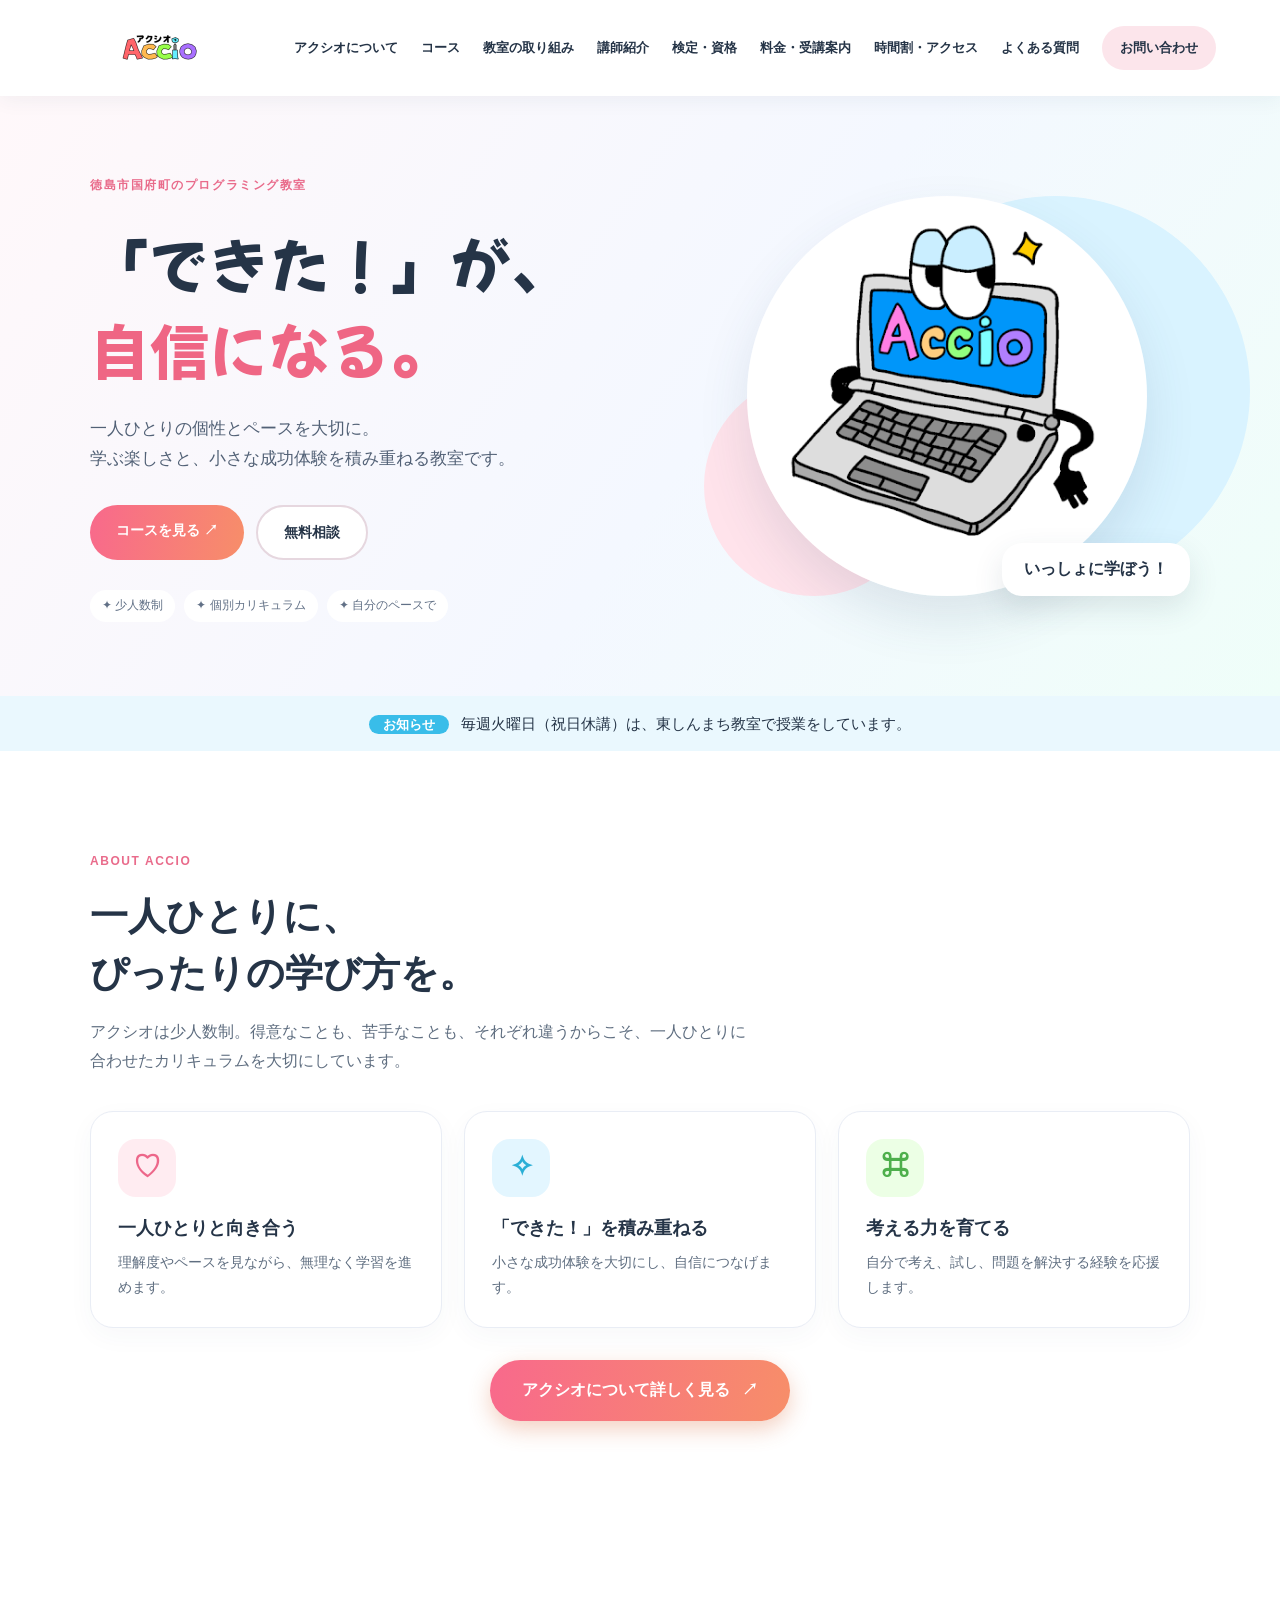
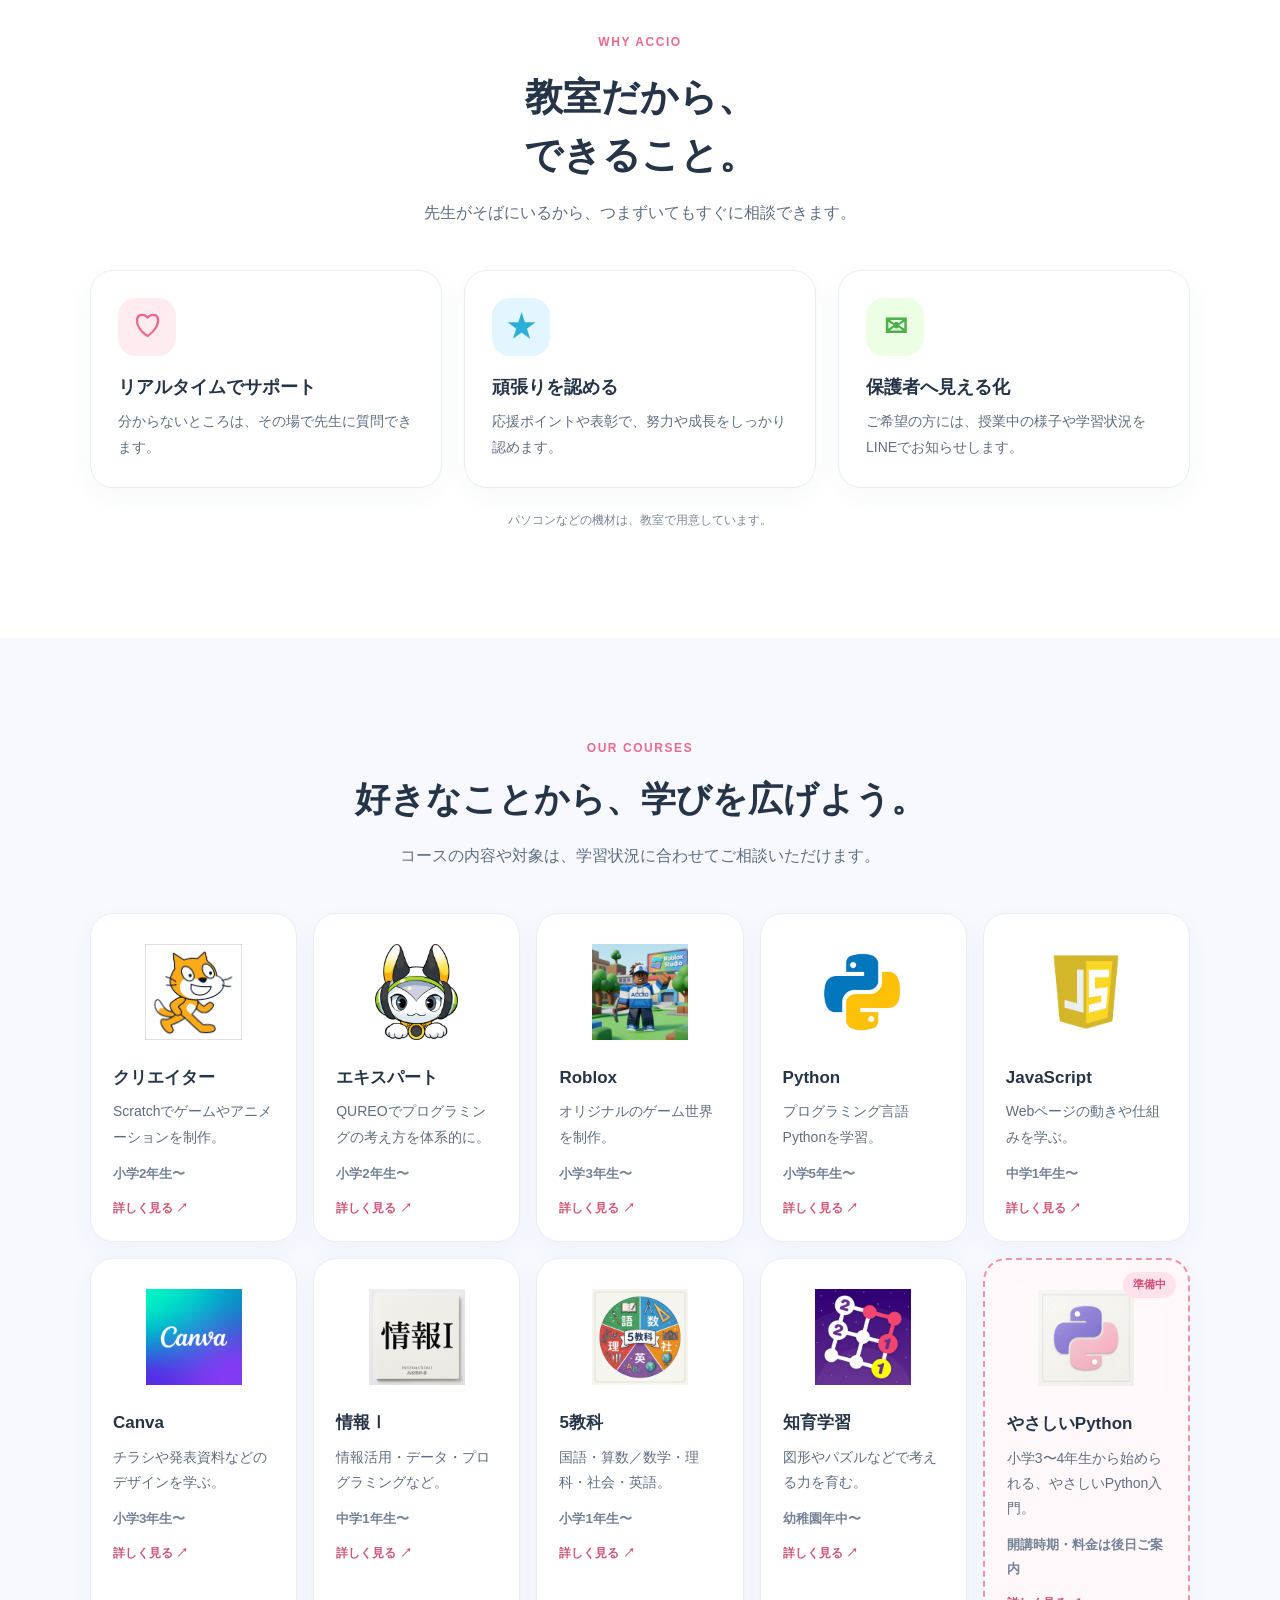
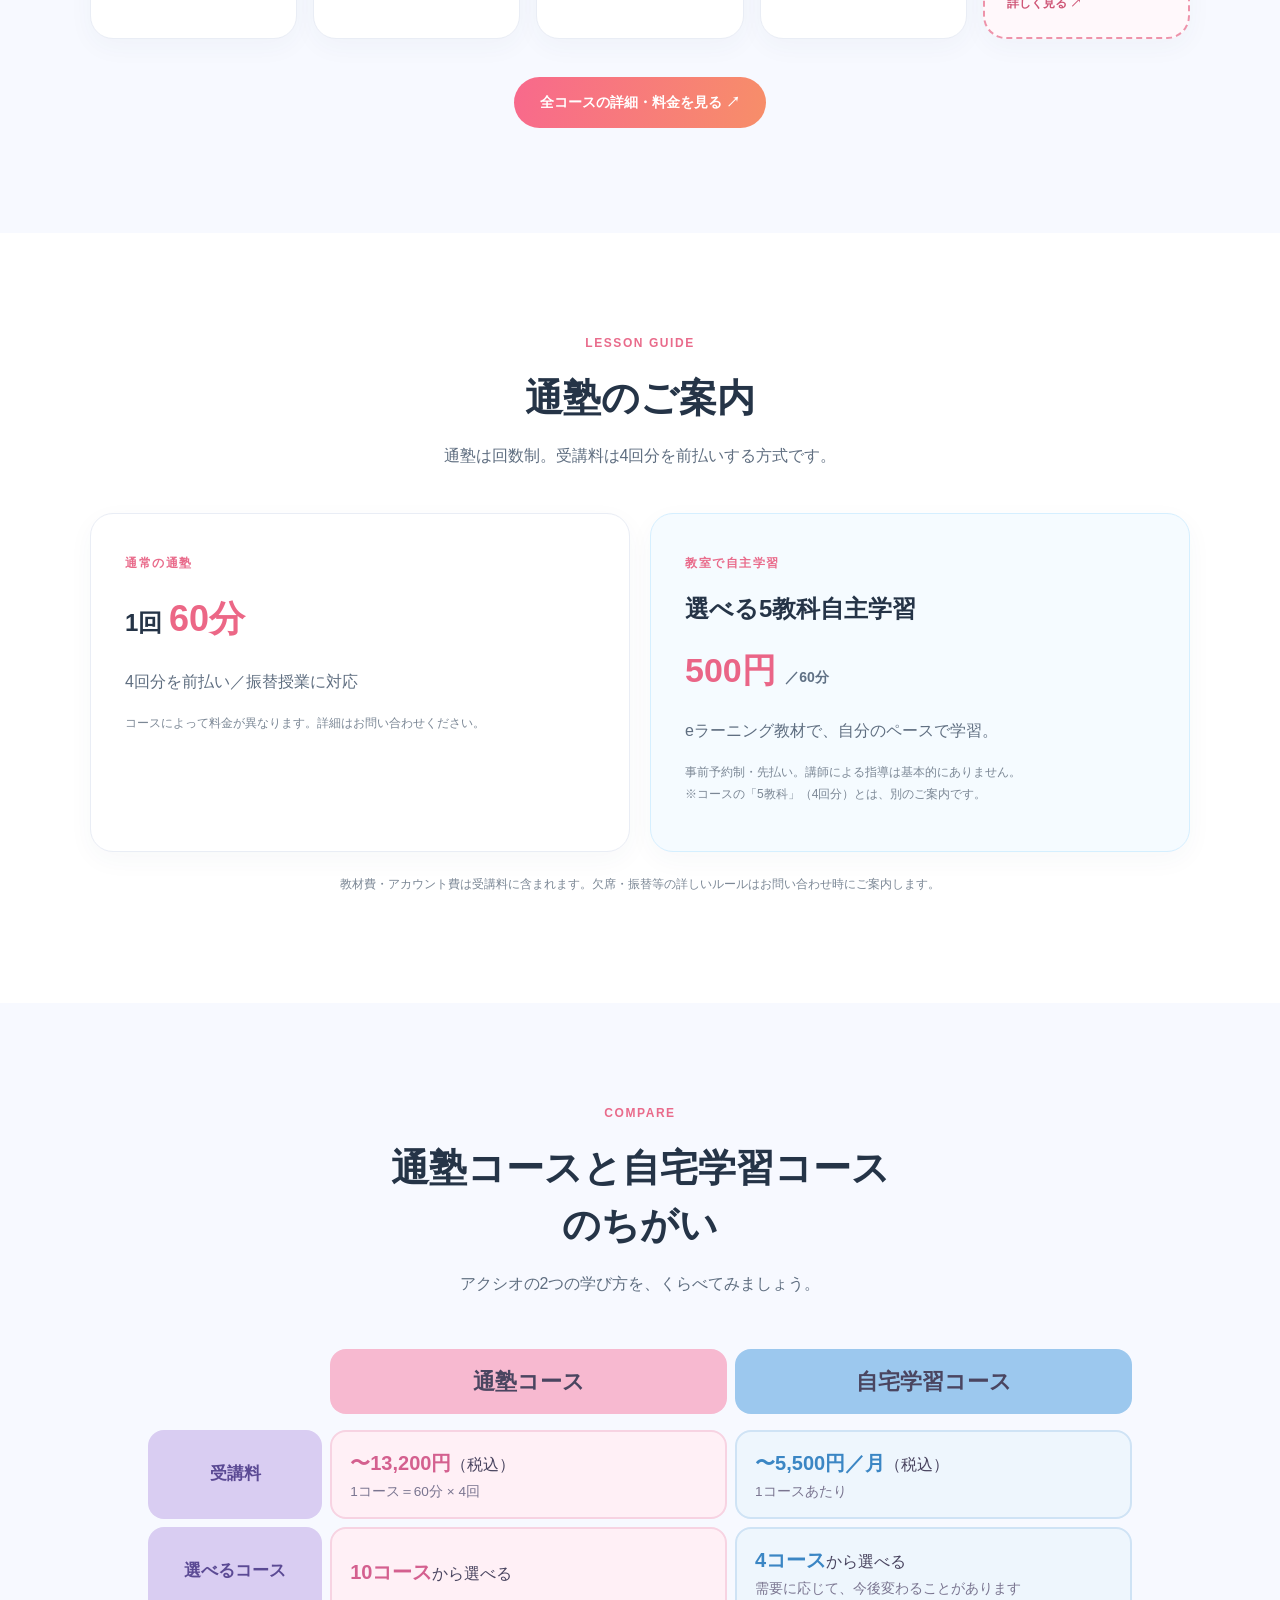
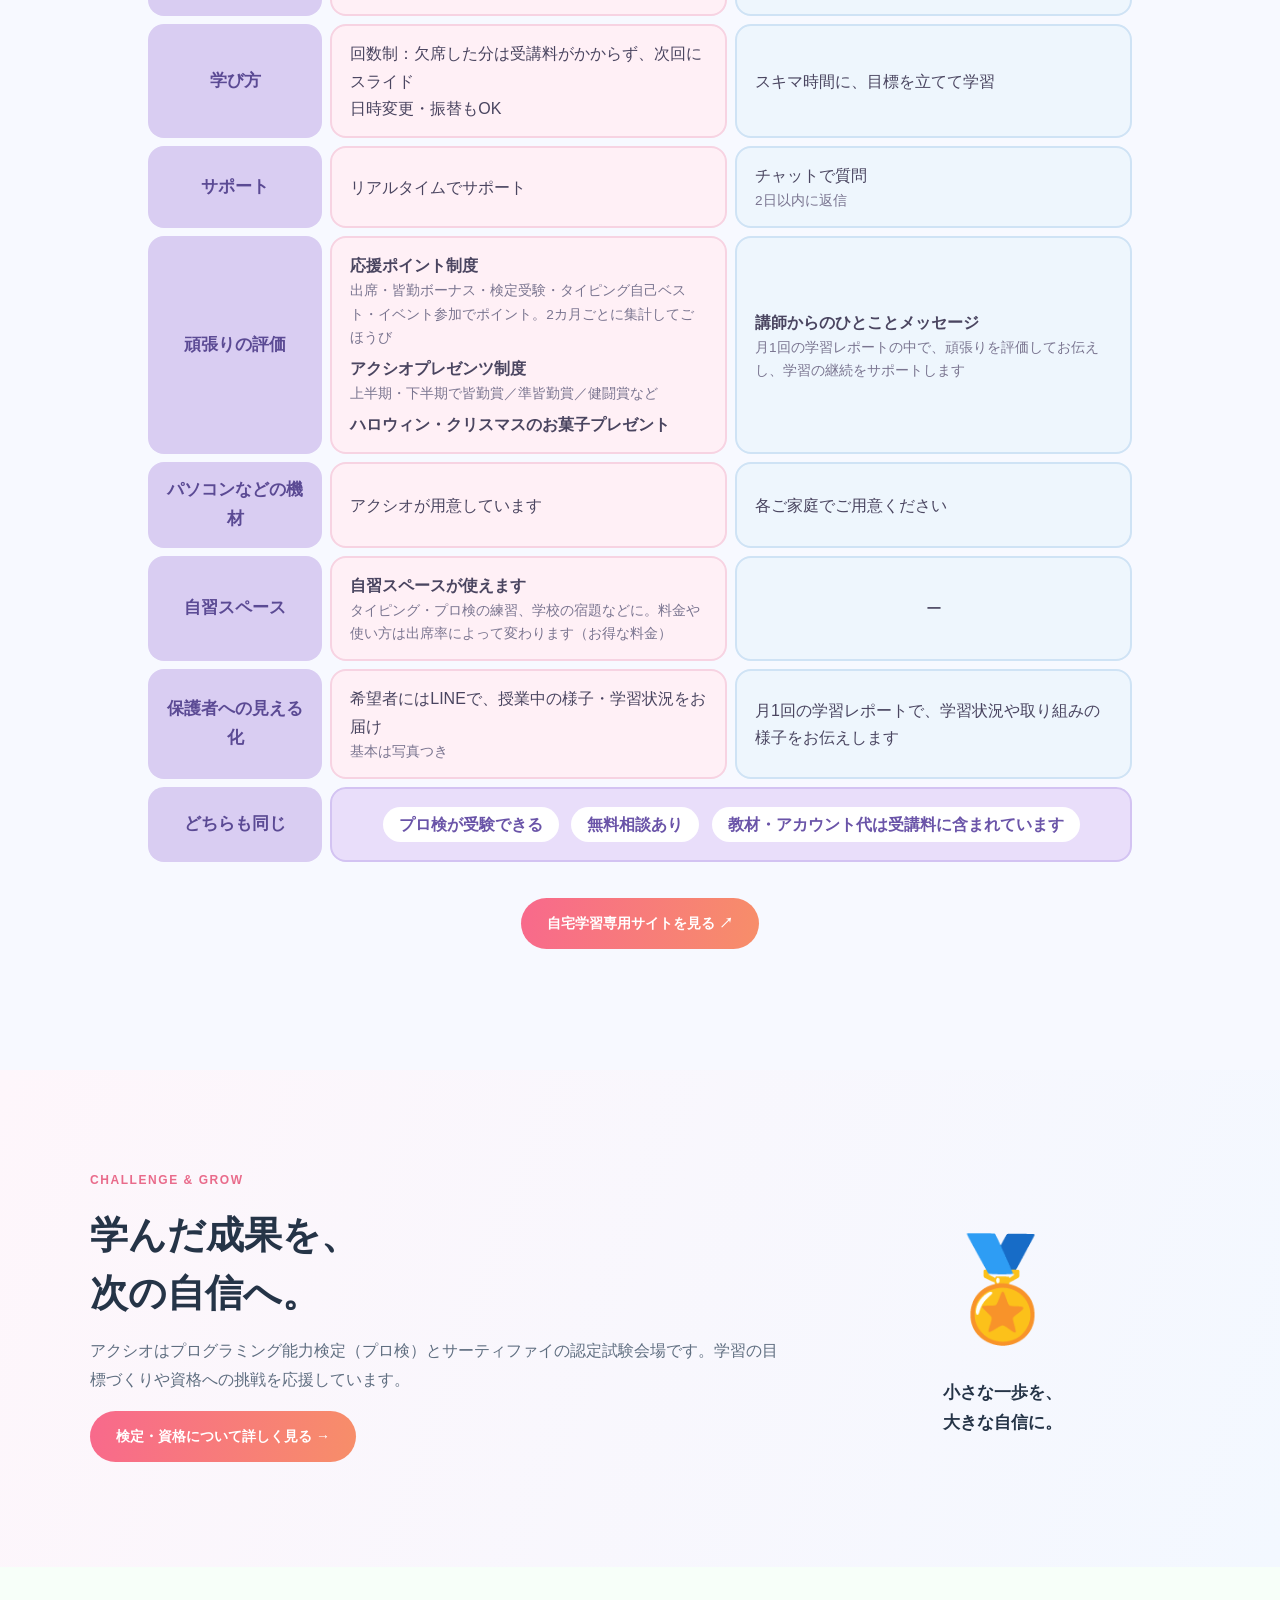
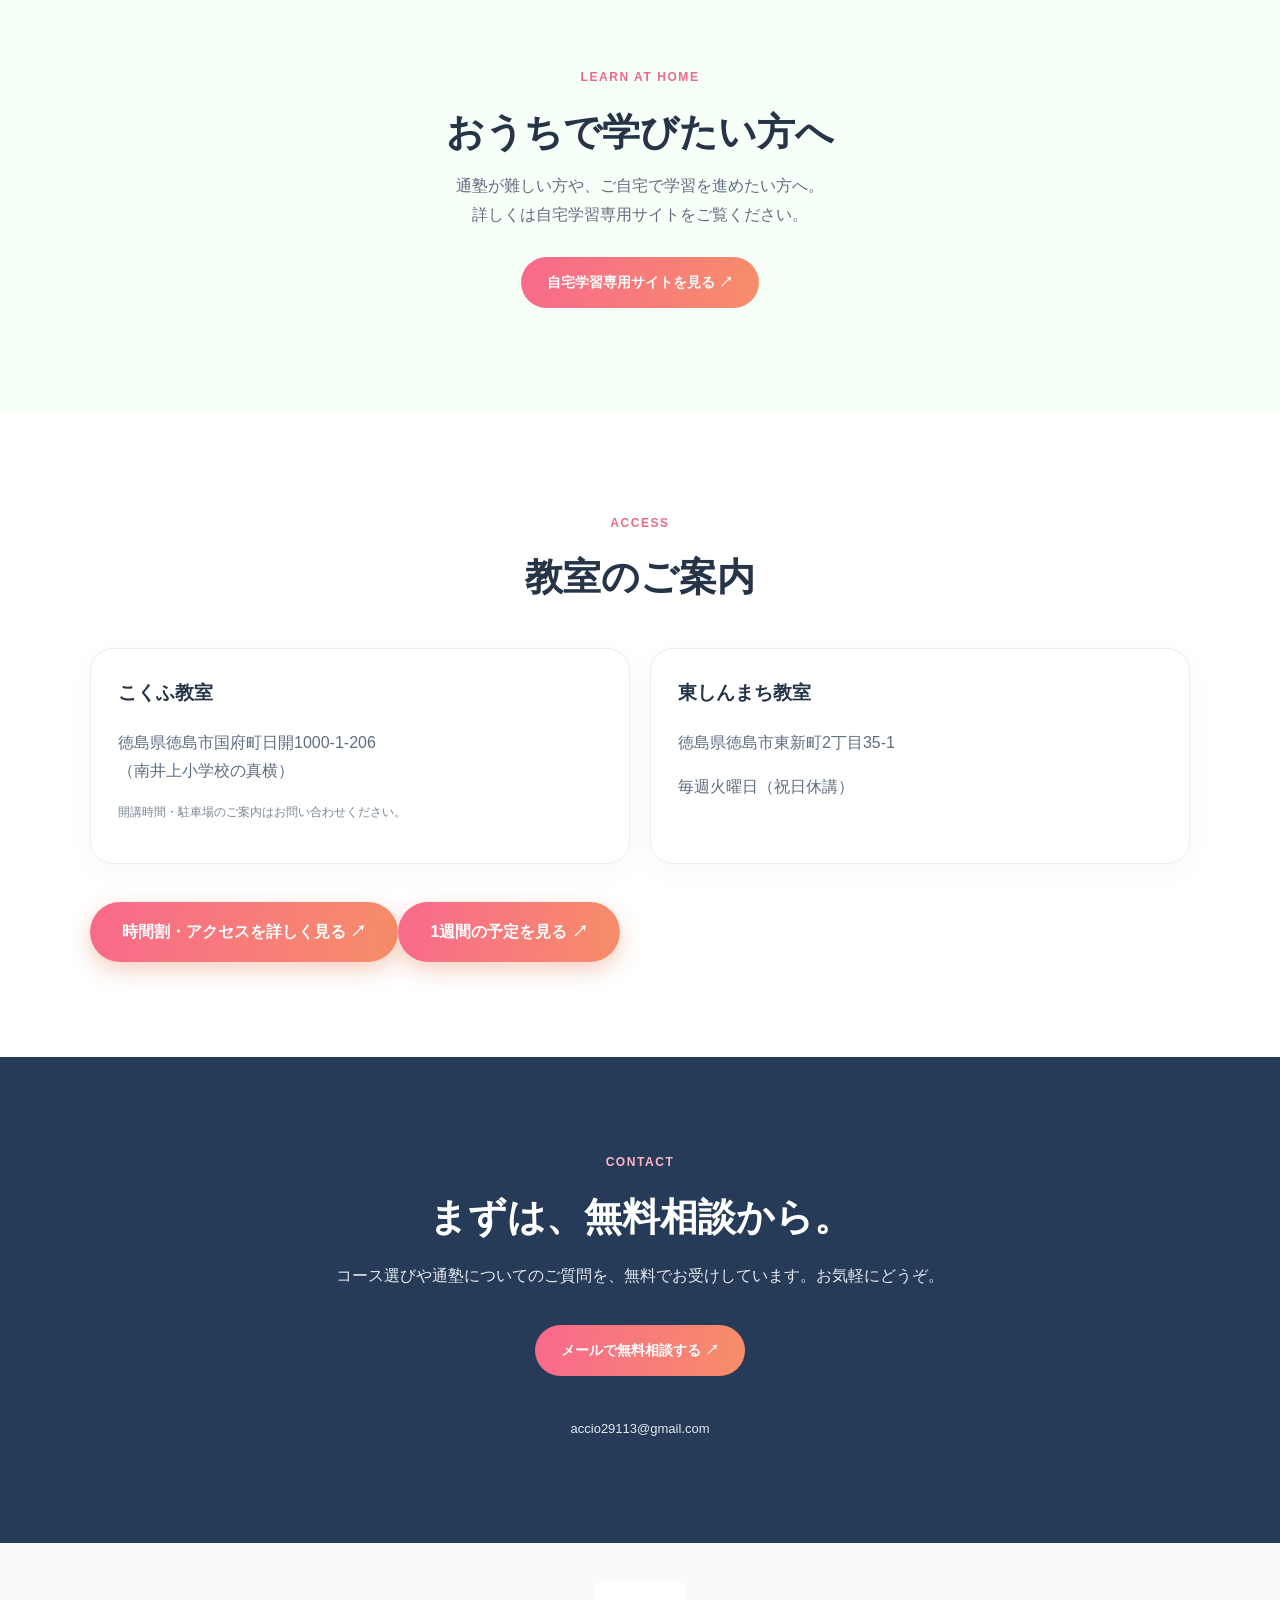
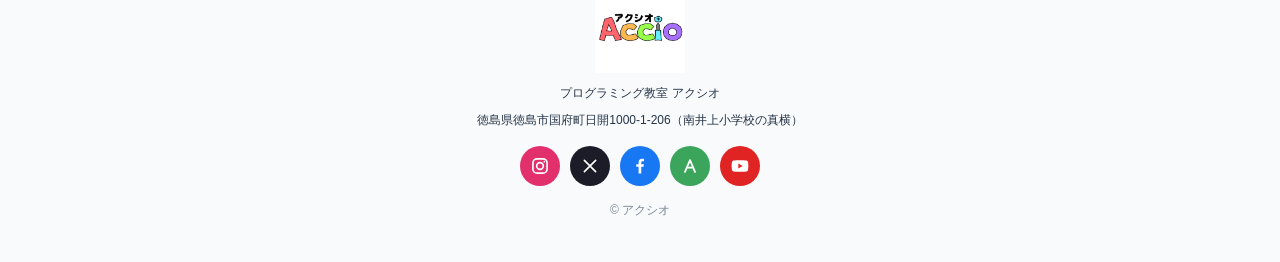
==== commit 6b5614e3: "Fix duplicate ACCESS section in index.html" ====
--- a/index.html
+++ b/index.html
@@ -89,5 +89,5 @@
   </table></div><p class="center" style="margin-top:28px"><a class="btn primary" href="https://accio29113.github.io/accio.outi_gakusyu/" target="_blank" rel="noopener noreferrer">自宅学習専用サイトを見る ↗</a></p></section>
 <section class="section exam"><div><span class="eyebrow">CHALLENGE & GROW</span><h2>学んだ成果を、<br>次の自信へ。</h2><p>アクシオはプログラミング能力検定（プロ検）とサーティファイの認定試験会場です。学習の目標づくりや資格への挑戦を応援しています。</p><a class="btn primary" href="exams.html">検定・資格について詳しく見る →</a></div><div class="exam-art">🏅<span>小さな一歩を、<br>大きな自信に。</span></div></section>
 <section class="section home-learning"><div><span class="eyebrow">LEARN AT HOME</span><h2>おうちで学びたい方へ</h2><p>通塾が難しい方や、ご自宅で学習を進めたい方へ。<wbr>詳しくは自宅学習専用サイトをご覧ください。</p><a class="btn primary" href="https://accio29113.github.io/accio.outi_gakusyu/" target="_blank" rel="noopener noreferrer">自宅学習専用サイトを見る ↗</a></div></section>
-<section id="access" class="section"><div class="section-heading center"><span class="eyebrow">ACCESS</span><h2>教室のご案内</h2></div><div class="access-grid"><article class="access-card"><h3>こくふ教室</h3><p>徳島県徳島市国府町日開1000-1-206<br>（南井上小学校の真横）</p><p class="note">開講時間・駐車場のご案内はお問い合わせください。</p></article><article class="access-card"><h3>東しんまち教室</h3><p>徳島県徳島市東新町2丁目35-1</p><p>毎週火曜日（祝日休講）</p></article><p class="center"><a class="btn about-cta access-page-link" href="access.html">時間割・アクセスを詳しく見る ↗</a> <a class="btn primary" href="https://accio29113.github.io/accio-schedule/viewer.html" target="_blank" rel="noopener noreferrer">1週間の予定を見る ↗</a></p></div></section>
+<section id="access" class="section"><div class="section-heading center"><span class="eyebrow">ACCESS</span><h2>教室のご案内</h2></div><div class="access-grid"><article class="access-card"><h3>こくふ教室</h3><p>徳島県徳島市国府町日開1000-1-206<br>（南井上小学校の真横）</p><p class="note">開講時間・駐車場のご案内はお問い合わせください。</p></article><article class="access-card"><h3>東しんまち教室</h3><p>徳島県徳島市東新町2丁目35-1</p><p>毎週火曜日（祝日休講）</p></article><div class="access-links"><a class="btn about-cta access-page-link" href="access.html">時間割・アクセスを詳しく見る ↗</a><a class="btn about-cta access-page-link" href="https://accio29113.github.io/accio-schedule/viewer.html" target="_blank" rel="noopener noreferrer">1週間の予定を見る ↗</a></div></div></section>
 <section id="contact" class="contact"><div class="contact-inner"><span class="eyebrow">CONTACT</span><h2>まずは、無料相談から。</h2><p>コース選びや通塾についてのご質問を、無料でお受けしています。お気軽にどうぞ。</p><a class="btn primary" href="mailto:accio29113@gmail.com?subject=%E9%80%9A%E5%A1%BE%E3%81%AB%E3%81%A4%E3%81%84%E3%81%A6%E3%81%AE%E3%81%8A%E5%95%8F%E3%81%84%E5%90%88%E3%82%8F%E3%81%9B">メールで無料相談する ↗</a><p class="contact-mail">accio29113@gmail.com</p></div></section></main><footer><img src="assets/logo.png" alt="アクシオ"><p>プログラミング教室 アクシオ</p><p class="foot-addr">徳島県徳島市国府町日開1000-1-206（南井上小学校の真横）</p><ul class="sns" aria-label="アクシオの公式SNS"><li><a href="https://www.instagram.com/accio29113/" target="_blank" rel="noopener noreferrer" aria-label="Instagram" title="Instagram" style="background:#e1306c"><svg viewBox="0 0 24 24" width="20" height="20" fill="none" stroke="#fff" stroke-width="2" stroke-linecap="round"><rect x="3.5" y="3.5" width="17" height="17" rx="5"/><circle cx="12" cy="12" r="4"/><circle cx="17.2" cy="6.8" r="1" fill="#fff" stroke="none"/></svg></a></li><li><a href="https://x.com/accio29113" target="_blank" rel="noopener noreferrer" aria-label="X" title="X" style="background:#1c1c28"><svg viewBox="0 0 24 24" width="18" height="18" fill="none" stroke="#fff" stroke-width="2.2" stroke-linecap="round"><path d="M4.5 4.5l15 15M19.5 4.5l-15 15"/></svg></a></li><li><a href="https://www.facebook.com/accio29113" target="_blank" rel="noopener noreferrer" aria-label="Facebook" title="Facebook" style="background:#1877f2"><svg viewBox="0 0 24 24" width="20" height="20" fill="#fff"><path d="M13.5 21v-8h2.7l.5-3.2h-3.2V7.8c0-.9.4-1.6 1.7-1.6h1.6V3.4c-.3 0-1.3-.2-2.4-.2-2.5 0-4.1 1.5-4.1 4.2v2.4H7.5V13h2.8v8z"/></svg></a></li><li><a href="https://ameblo.jp/bz178love54/" target="_blank" rel="noopener noreferrer" aria-label="アメブロ" title="アメブロ" style="background:#3ba55c"><svg viewBox="0 0 24 24" width="20" height="20" fill="none" stroke="#fff" stroke-width="2.2" stroke-linecap="round" stroke-linejoin="round"><path d="M6 19L12 5l6 14M8.5 14h7"/></svg></a></li><li><a href="https://www.youtube.com/@accio29113" target="_blank" rel="noopener noreferrer" aria-label="YouTube" title="YouTube" style="background:#e02424"><svg viewBox="0 0 24 24" width="20" height="20" fill="#fff"><path d="M21.6 7.2a2.5 2.5 0 0 0-1.8-1.8C18.2 5 12 5 12 5s-6.2 0-7.8.4A2.5 2.5 0 0 0 2.4 7.2C2 8.8 2 12 2 12s0 3.2.4 4.8a2.5 2.5 0 0 0 1.8 1.8C5.8 19 12 19 12 19s6.2 0 7.8-.4a2.5 2.5 0 0 0 1.8-1.8c.4-1.6.4-4.8.4-4.8s0-3.2-.4-4.8zM10 15V9l5.2 3z"/></svg></a></li></ul><p class="note">© アクシオ</p></footer><script src="script.js"></script></body></html>
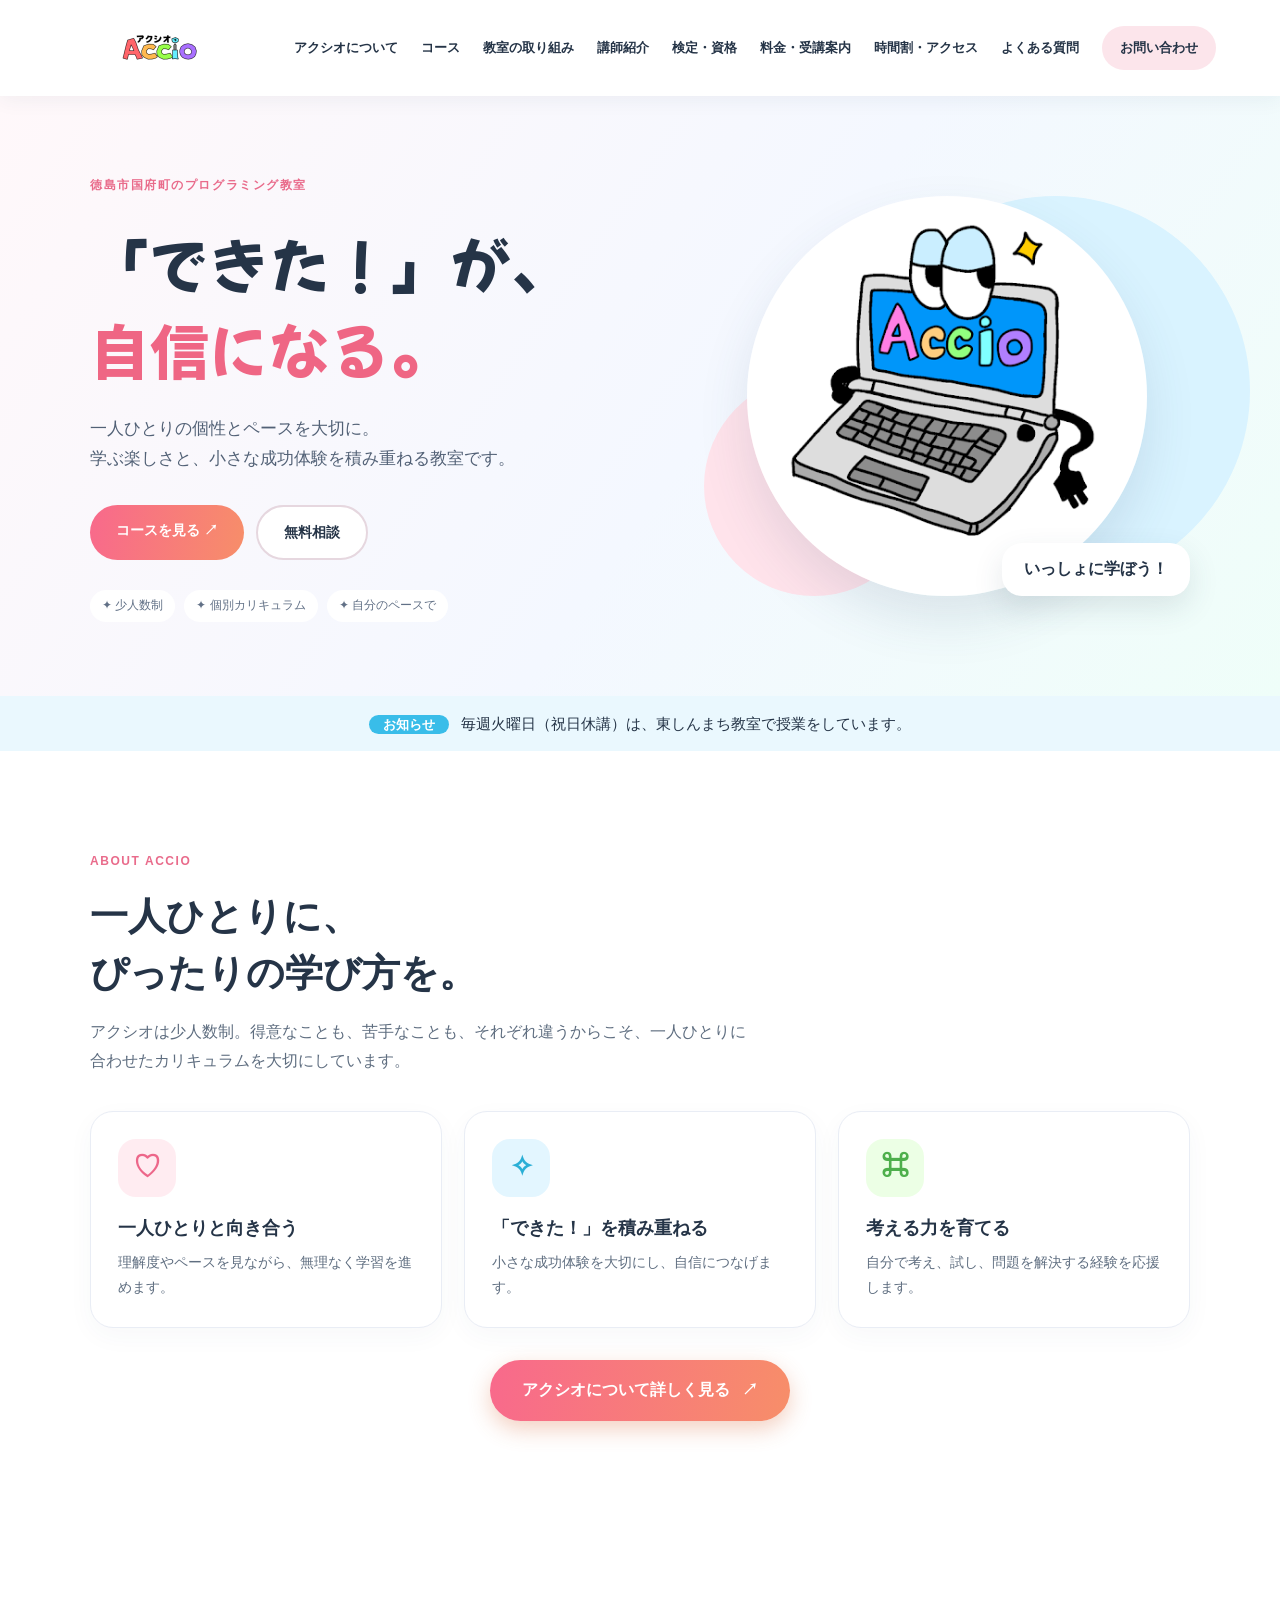
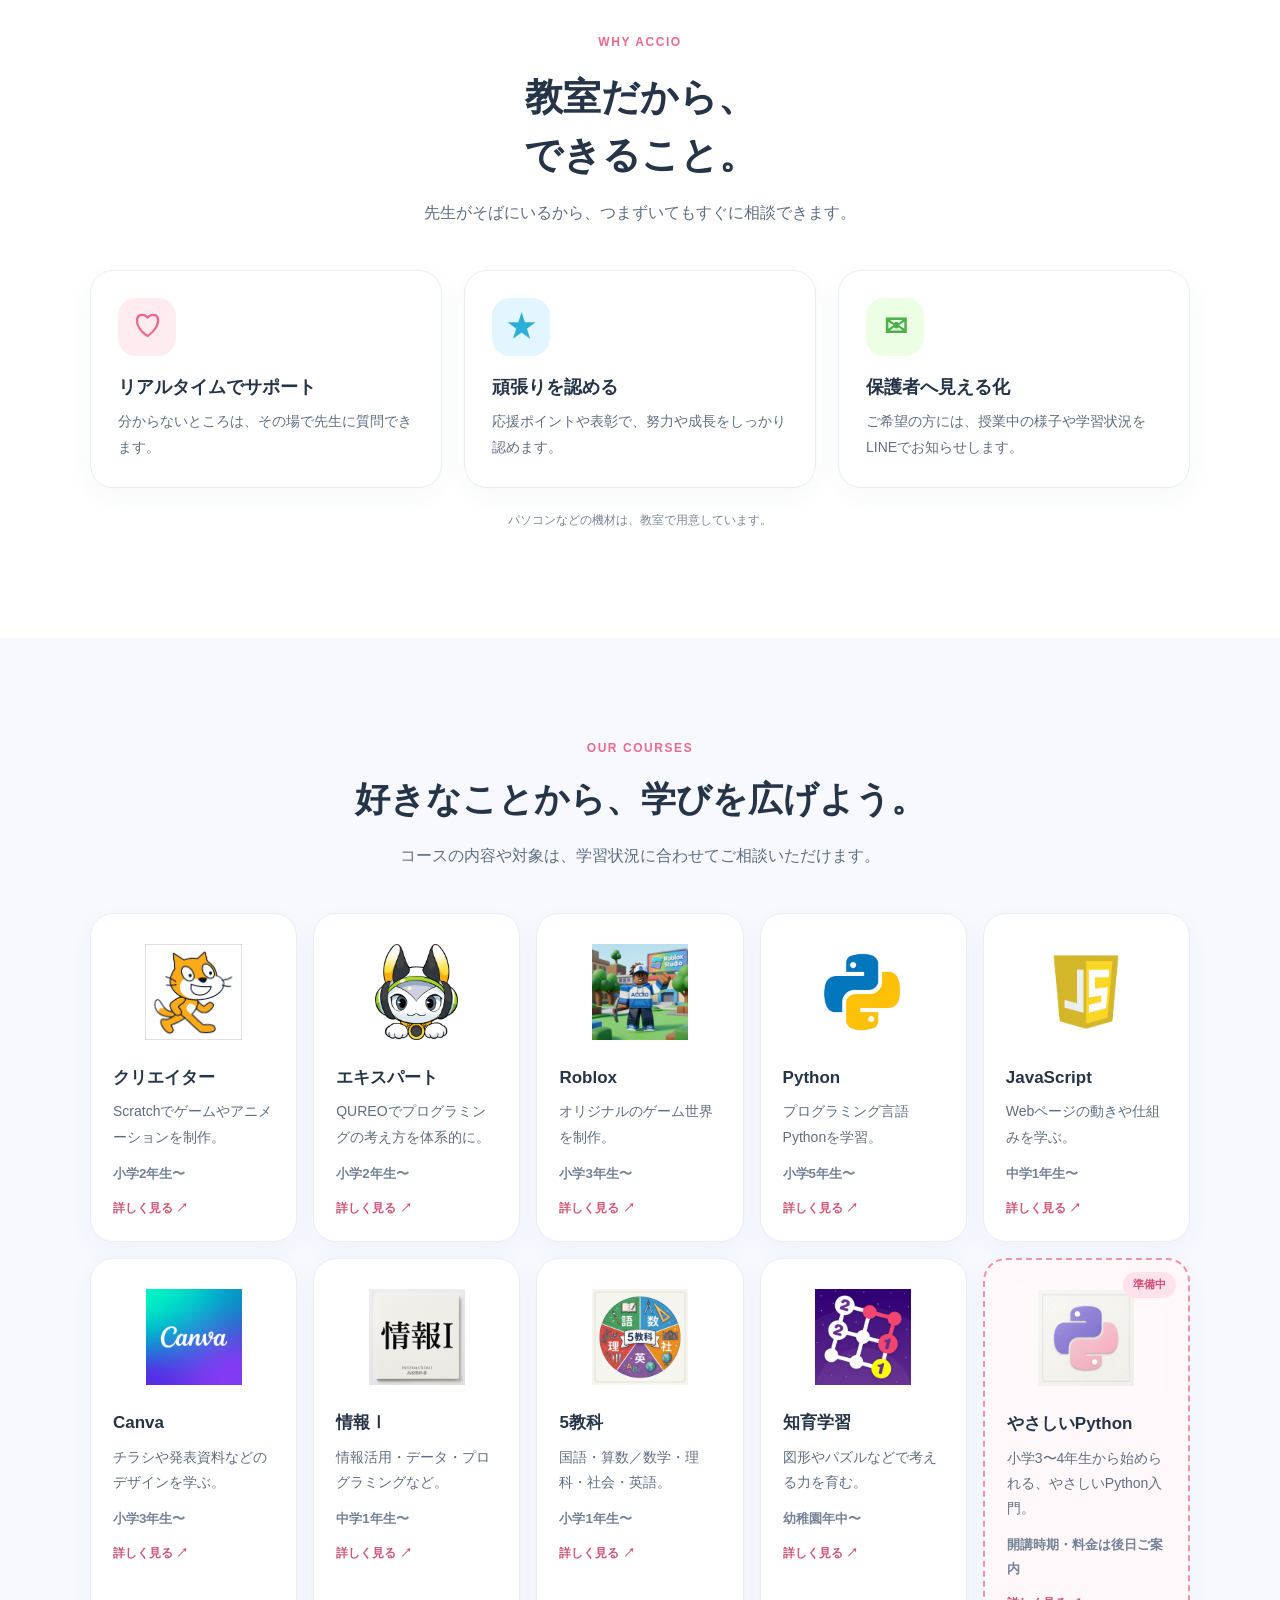
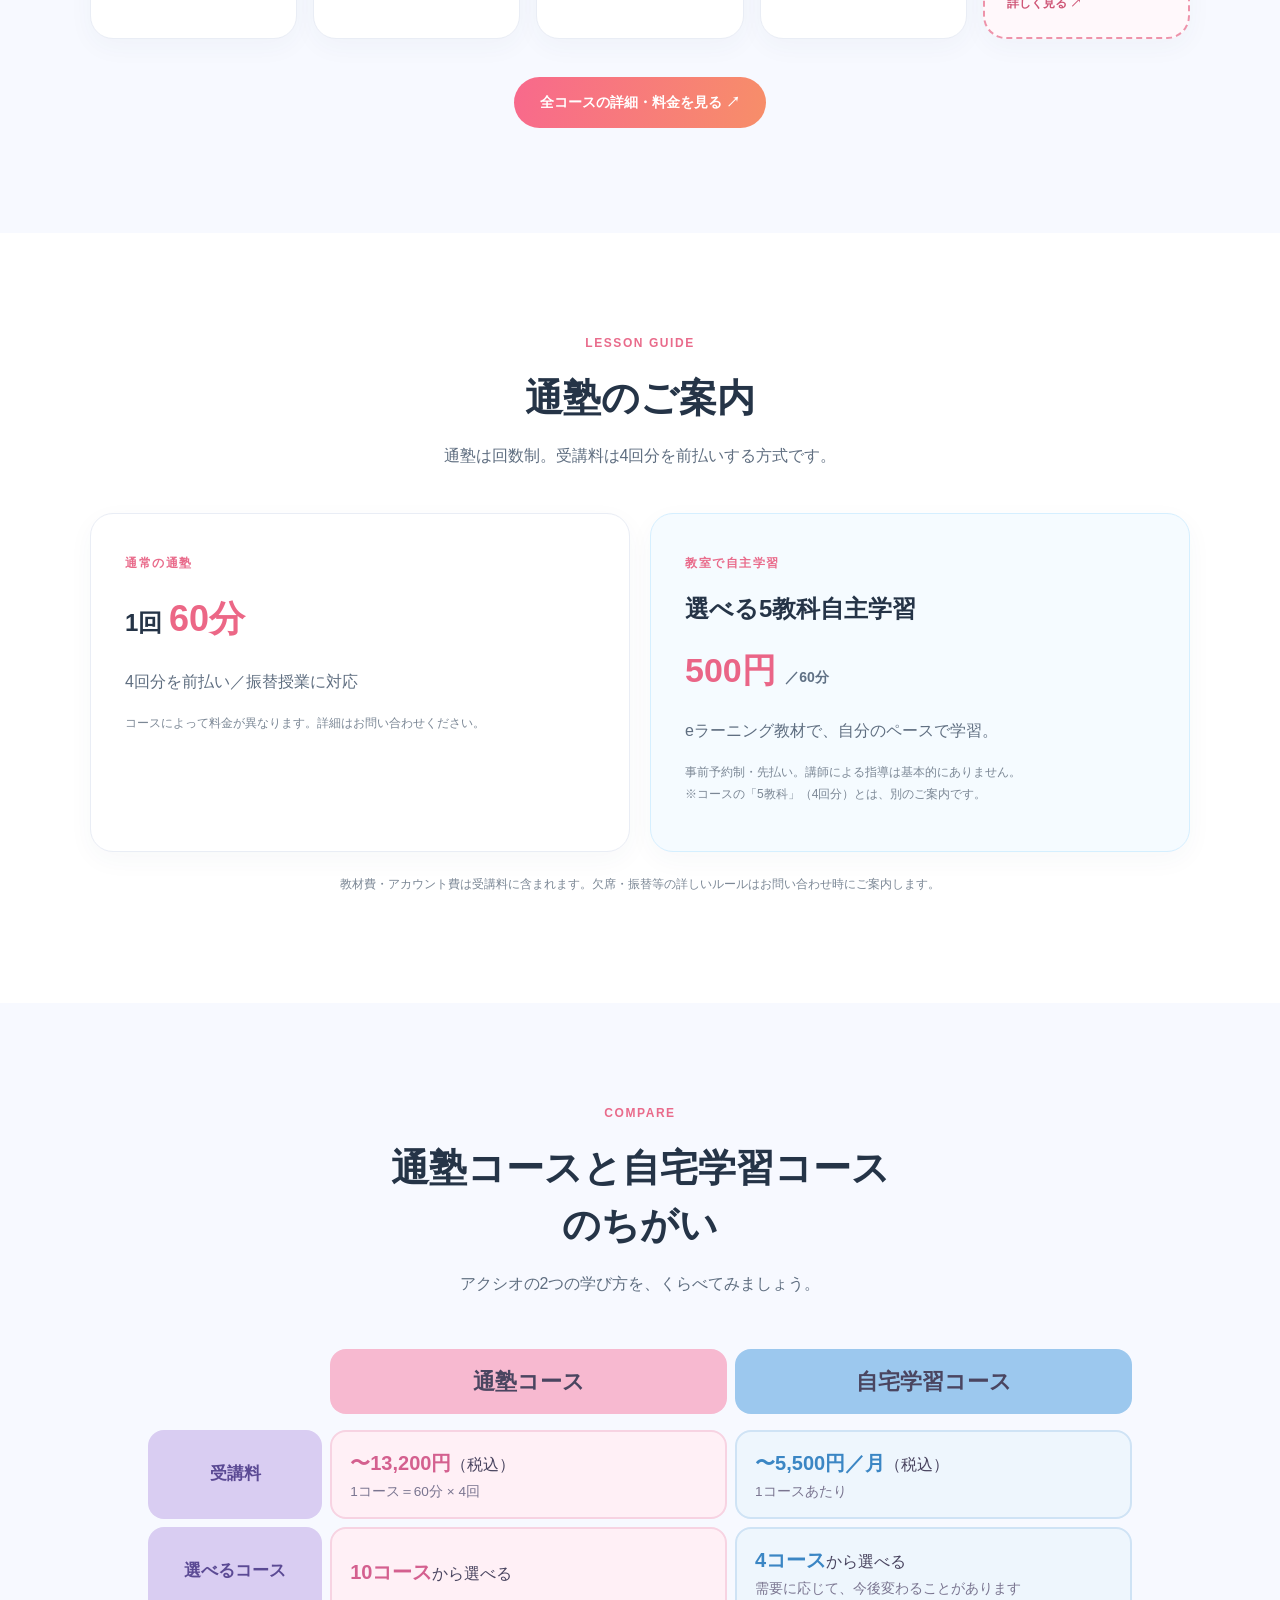
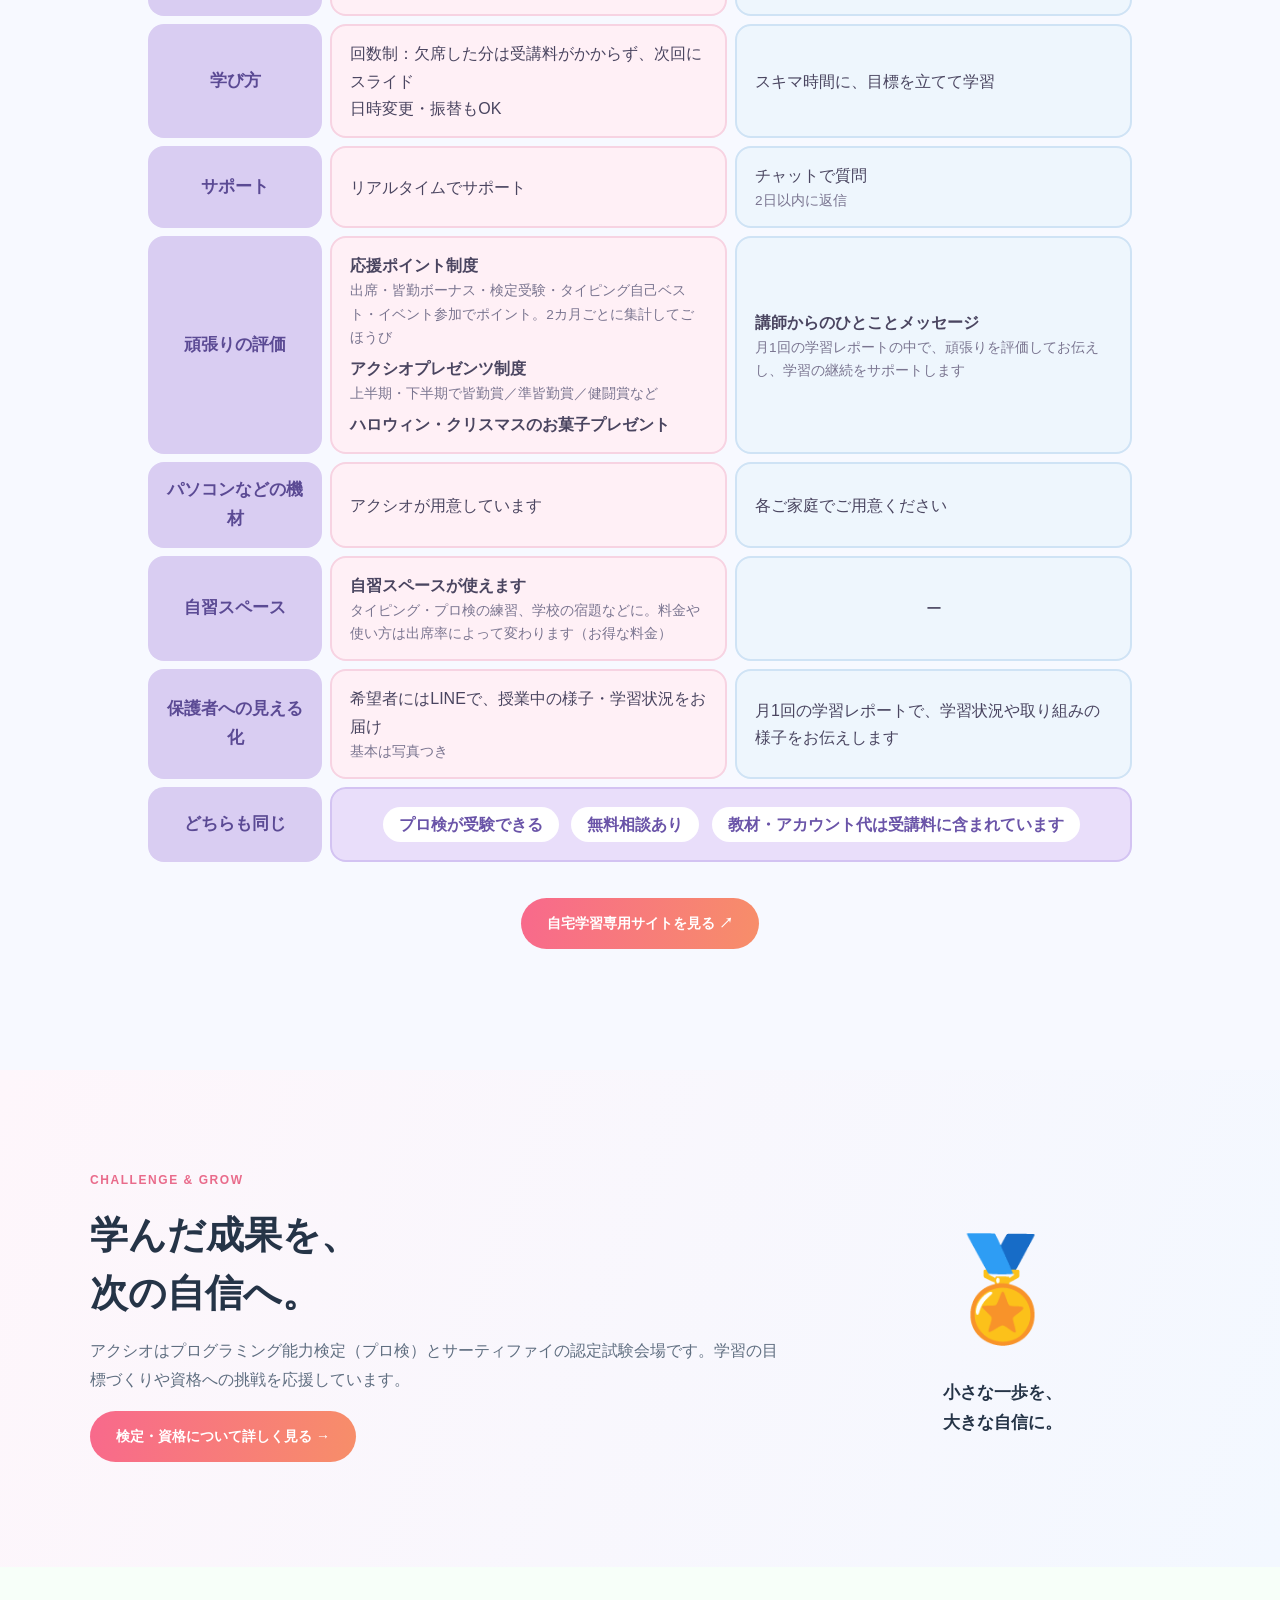
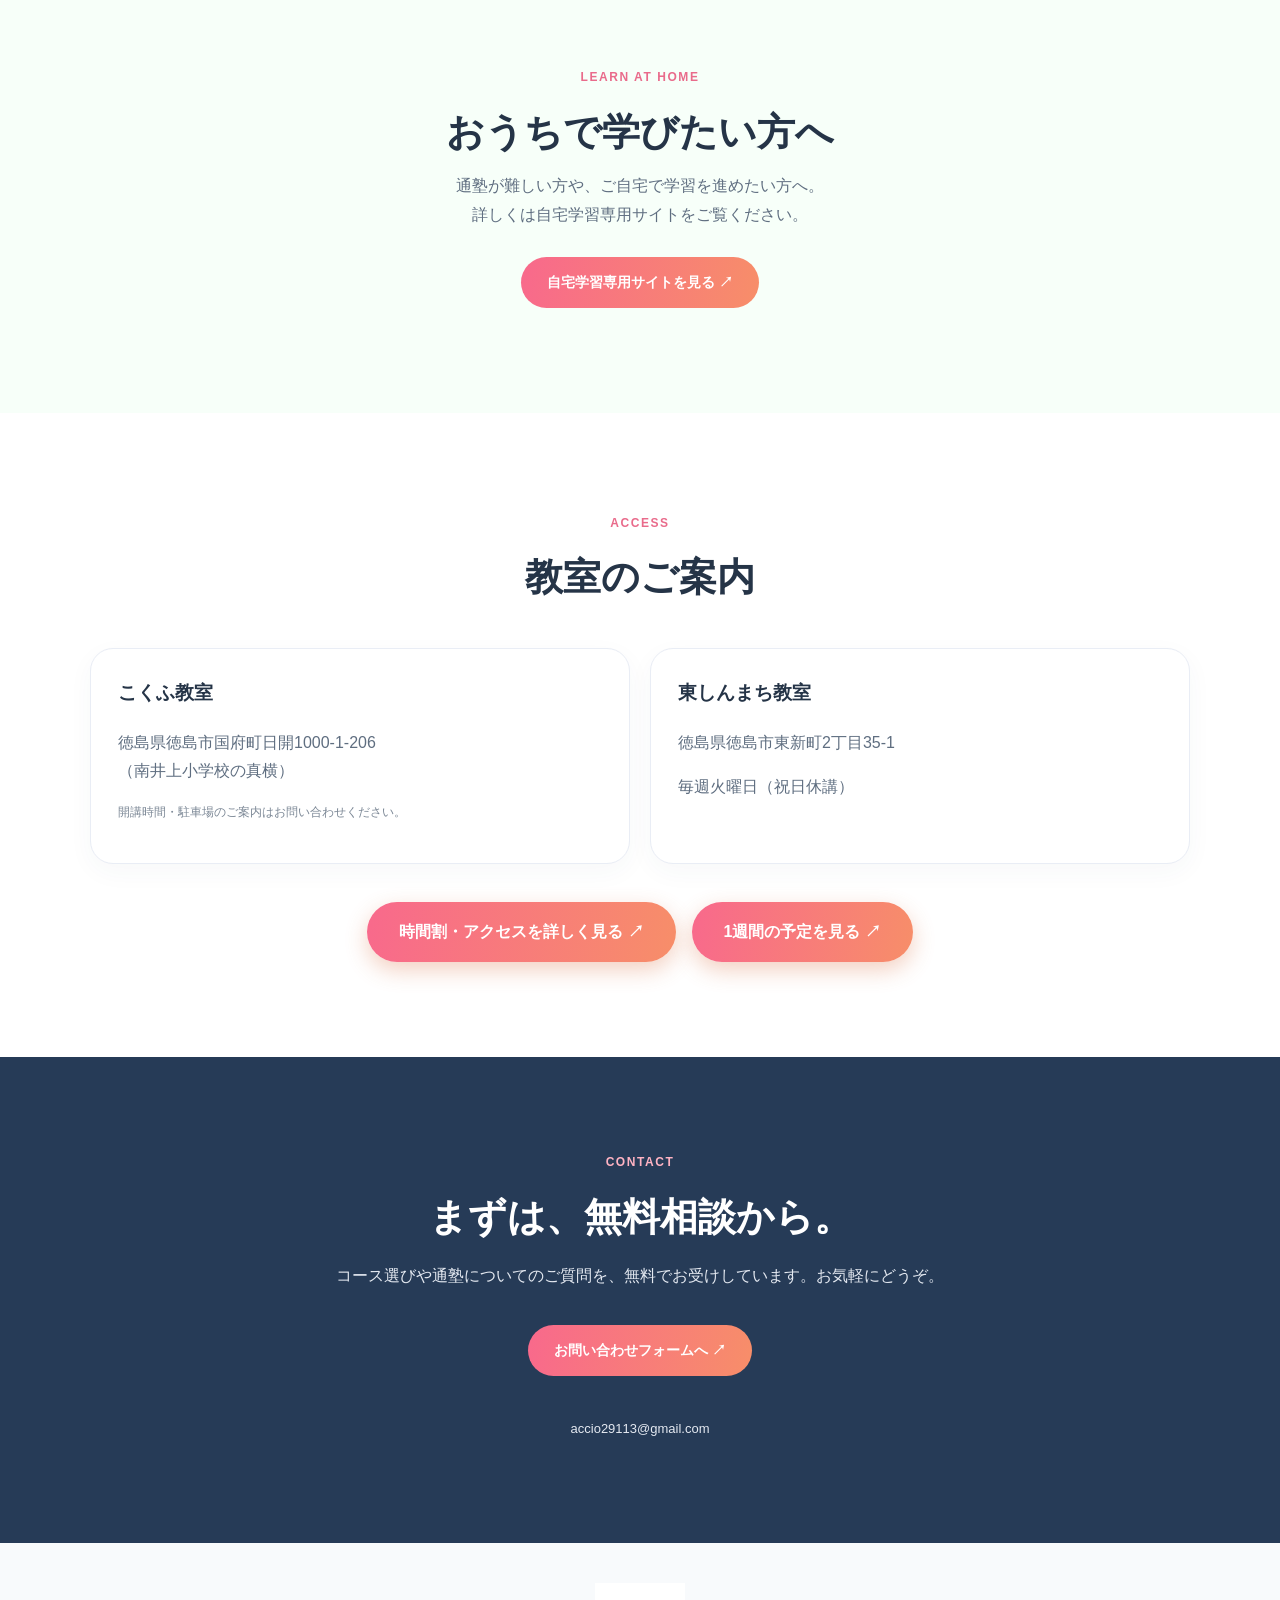
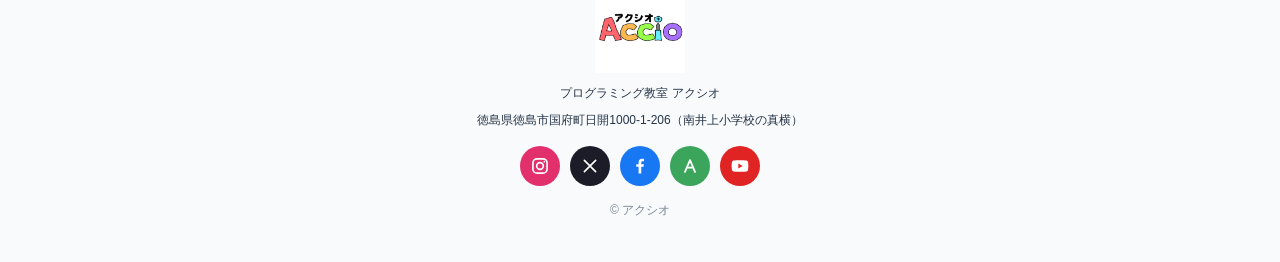
==== commit 4e1c8a98: "Add files via upload" ====
--- a/index.html
+++ b/index.html
@@ -90,4 +90,4 @@
 <section class="section exam"><div><span class="eyebrow">CHALLENGE & GROW</span><h2>学んだ成果を、<br>次の自信へ。</h2><p>アクシオはプログラミング能力検定（プロ検）とサーティファイの認定試験会場です。学習の目標づくりや資格への挑戦を応援しています。</p><a class="btn primary" href="exams.html">検定・資格について詳しく見る →</a></div><div class="exam-art">🏅<span>小さな一歩を、<br>大きな自信に。</span></div></section>
 <section class="section home-learning"><div><span class="eyebrow">LEARN AT HOME</span><h2>おうちで学びたい方へ</h2><p>通塾が難しい方や、ご自宅で学習を進めたい方へ。<wbr>詳しくは自宅学習専用サイトをご覧ください。</p><a class="btn primary" href="https://accio29113.github.io/accio.outi_gakusyu/" target="_blank" rel="noopener noreferrer">自宅学習専用サイトを見る ↗</a></div></section>
 <section id="access" class="section"><div class="section-heading center"><span class="eyebrow">ACCESS</span><h2>教室のご案内</h2></div><div class="access-grid"><article class="access-card"><h3>こくふ教室</h3><p>徳島県徳島市国府町日開1000-1-206<br>（南井上小学校の真横）</p><p class="note">開講時間・駐車場のご案内はお問い合わせください。</p></article><article class="access-card"><h3>東しんまち教室</h3><p>徳島県徳島市東新町2丁目35-1</p><p>毎週火曜日（祝日休講）</p></article><div class="access-links"><a class="btn about-cta access-page-link" href="access.html">時間割・アクセスを詳しく見る ↗</a><a class="btn about-cta access-page-link" href="https://accio29113.github.io/accio-schedule/viewer.html" target="_blank" rel="noopener noreferrer">1週間の予定を見る ↗</a></div></div></section>
-<section id="contact" class="contact"><div class="contact-inner"><span class="eyebrow">CONTACT</span><h2>まずは、無料相談から。</h2><p>コース選びや通塾についてのご質問を、無料でお受けしています。お気軽にどうぞ。</p><a class="btn primary" href="mailto:accio29113@gmail.com?subject=%E9%80%9A%E5%A1%BE%E3%81%AB%E3%81%A4%E3%81%84%E3%81%A6%E3%81%AE%E3%81%8A%E5%95%8F%E3%81%84%E5%90%88%E3%82%8F%E3%81%9B">メールで無料相談する ↗</a><p class="contact-mail">accio29113@gmail.com</p></div></section></main><footer><img src="assets/logo.png" alt="アクシオ"><p>プログラミング教室 アクシオ</p><p class="foot-addr">徳島県徳島市国府町日開1000-1-206（南井上小学校の真横）</p><ul class="sns" aria-label="アクシオの公式SNS"><li><a href="https://www.instagram.com/accio29113/" target="_blank" rel="noopener noreferrer" aria-label="Instagram" title="Instagram" style="background:#e1306c"><svg viewBox="0 0 24 24" width="20" height="20" fill="none" stroke="#fff" stroke-width="2" stroke-linecap="round"><rect x="3.5" y="3.5" width="17" height="17" rx="5"/><circle cx="12" cy="12" r="4"/><circle cx="17.2" cy="6.8" r="1" fill="#fff" stroke="none"/></svg></a></li><li><a href="https://x.com/accio29113" target="_blank" rel="noopener noreferrer" aria-label="X" title="X" style="background:#1c1c28"><svg viewBox="0 0 24 24" width="18" height="18" fill="none" stroke="#fff" stroke-width="2.2" stroke-linecap="round"><path d="M4.5 4.5l15 15M19.5 4.5l-15 15"/></svg></a></li><li><a href="https://www.facebook.com/accio29113" target="_blank" rel="noopener noreferrer" aria-label="Facebook" title="Facebook" style="background:#1877f2"><svg viewBox="0 0 24 24" width="20" height="20" fill="#fff"><path d="M13.5 21v-8h2.7l.5-3.2h-3.2V7.8c0-.9.4-1.6 1.7-1.6h1.6V3.4c-.3 0-1.3-.2-2.4-.2-2.5 0-4.1 1.5-4.1 4.2v2.4H7.5V13h2.8v8z"/></svg></a></li><li><a href="https://ameblo.jp/bz178love54/" target="_blank" rel="noopener noreferrer" aria-label="アメブロ" title="アメブロ" style="background:#3ba55c"><svg viewBox="0 0 24 24" width="20" height="20" fill="none" stroke="#fff" stroke-width="2.2" stroke-linecap="round" stroke-linejoin="round"><path d="M6 19L12 5l6 14M8.5 14h7"/></svg></a></li><li><a href="https://www.youtube.com/@accio29113" target="_blank" rel="noopener noreferrer" aria-label="YouTube" title="YouTube" style="background:#e02424"><svg viewBox="0 0 24 24" width="20" height="20" fill="#fff"><path d="M21.6 7.2a2.5 2.5 0 0 0-1.8-1.8C18.2 5 12 5 12 5s-6.2 0-7.8.4A2.5 2.5 0 0 0 2.4 7.2C2 8.8 2 12 2 12s0 3.2.4 4.8a2.5 2.5 0 0 0 1.8 1.8C5.8 19 12 19 12 19s6.2 0 7.8-.4a2.5 2.5 0 0 0 1.8-1.8c.4-1.6.4-4.8.4-4.8s0-3.2-.4-4.8zM10 15V9l5.2 3z"/></svg></a></li></ul><p class="note">© アクシオ</p></footer><script src="script.js"></script></body></html>
+<section id="contact" class="contact"><div class="contact-inner"><span class="eyebrow">CONTACT</span><h2>まずは、無料相談から。</h2><p>コース選びや通塾についてのご質問を、無料でお受けしています。お気軽にどうぞ。</p><a class="btn primary" href="contact.html">お問い合わせフォームへ ↗</a><p class="contact-mail">accio29113@gmail.com</p></div></section></main><footer><img src="assets/logo.png" alt="アクシオ"><p>プログラミング教室 アクシオ</p><p class="foot-addr">徳島県徳島市国府町日開1000-1-206（南井上小学校の真横）</p><ul class="sns" aria-label="アクシオの公式SNS"><li><a href="https://www.instagram.com/accio29113/" target="_blank" rel="noopener noreferrer" aria-label="Instagram" title="Instagram" style="background:#e1306c"><svg viewBox="0 0 24 24" width="20" height="20" fill="none" stroke="#fff" stroke-width="2" stroke-linecap="round"><rect x="3.5" y="3.5" width="17" height="17" rx="5"/><circle cx="12" cy="12" r="4"/><circle cx="17.2" cy="6.8" r="1" fill="#fff" stroke="none"/></svg></a></li><li><a href="https://x.com/accio29113" target="_blank" rel="noopener noreferrer" aria-label="X" title="X" style="background:#1c1c28"><svg viewBox="0 0 24 24" width="18" height="18" fill="none" stroke="#fff" stroke-width="2.2" stroke-linecap="round"><path d="M4.5 4.5l15 15M19.5 4.5l-15 15"/></svg></a></li><li><a href="https://www.facebook.com/accio29113" target="_blank" rel="noopener noreferrer" aria-label="Facebook" title="Facebook" style="background:#1877f2"><svg viewBox="0 0 24 24" width="20" height="20" fill="#fff"><path d="M13.5 21v-8h2.7l.5-3.2h-3.2V7.8c0-.9.4-1.6 1.7-1.6h1.6V3.4c-.3 0-1.3-.2-2.4-.2-2.5 0-4.1 1.5-4.1 4.2v2.4H7.5V13h2.8v8z"/></svg></a></li><li><a href="https://ameblo.jp/bz178love54/" target="_blank" rel="noopener noreferrer" aria-label="アメブロ" title="アメブロ" style="background:#3ba55c"><svg viewBox="0 0 24 24" width="20" height="20" fill="none" stroke="#fff" stroke-width="2.2" stroke-linecap="round" stroke-linejoin="round"><path d="M6 19L12 5l6 14M8.5 14h7"/></svg></a></li><li><a href="https://www.youtube.com/@accio29113" target="_blank" rel="noopener noreferrer" aria-label="YouTube" title="YouTube" style="background:#e02424"><svg viewBox="0 0 24 24" width="20" height="20" fill="#fff"><path d="M21.6 7.2a2.5 2.5 0 0 0-1.8-1.8C18.2 5 12 5 12 5s-6.2 0-7.8.4A2.5 2.5 0 0 0 2.4 7.2C2 8.8 2 12 2 12s0 3.2.4 4.8a2.5 2.5 0 0 0 1.8 1.8C5.8 19 12 19 12 19s6.2 0 7.8-.4a2.5 2.5 0 0 0 1.8-1.8c.4-1.6.4-4.8.4-4.8s0-3.2-.4-4.8zM10 15V9l5.2 3z"/></svg></a></li></ul><p class="note">© アクシオ</p></footer><script src="script.js"></script></body></html>
--- a/style.css
+++ b/style.css
@@ -141,3 +141,18 @@
 }
 .activity-link,.instructor-btn{background:linear-gradient(100deg,#f8698c,#f78e69);color:#fff}
 .exam-photo{display:block;width:100%;height:auto;aspect-ratio:16/9;object-fit:cover;border-radius:16px;margin:0 0 18px}
+.access-links{grid-column:1/-1;display:flex;gap:16px;justify-content:center;align-items:center;flex-wrap:wrap;margin-top:18px}.access-links .btn{margin:0}
+
+/* お問い合わせページ専用：既存のページには影響しない */
+.contact-page-hero{background:linear-gradient(115deg,#fff3e9 0%,#fff5f7 53%,#f3f8ff 100%)}
+.contact-form-section{background:#f8faff}
+.contact-form-wrap{max-width:800px;margin:0 auto}
+.contact-form-intro{text-align:center;margin-bottom:26px}
+.contact-form-intro h2{margin:0 0 8px}
+.google-contact-form{display:block;width:100%;height:2100px;border:0;background:#fff;border-radius:16px;box-shadow:0 8px 28px #283f5710}
+.form-fallback{text-align:center;font-size:14px;margin:18px 0 36px}
+.form-fallback a,.contact-alt a{color:#d84c72;text-decoration:underline;text-underline-offset:3px;overflow-wrap:anywhere}
+.contact-alt{padding:28px 32px;background:#fff;border:1px solid #e9edf5;border-radius:20px;text-align:center}
+.contact-alt h3{margin:0 0 8px}
+.contact-alt p{margin:0 0 8px}
+@media(max-width:700px){.google-contact-form{height:2250px}.contact-alt{padding:24px 18px}}
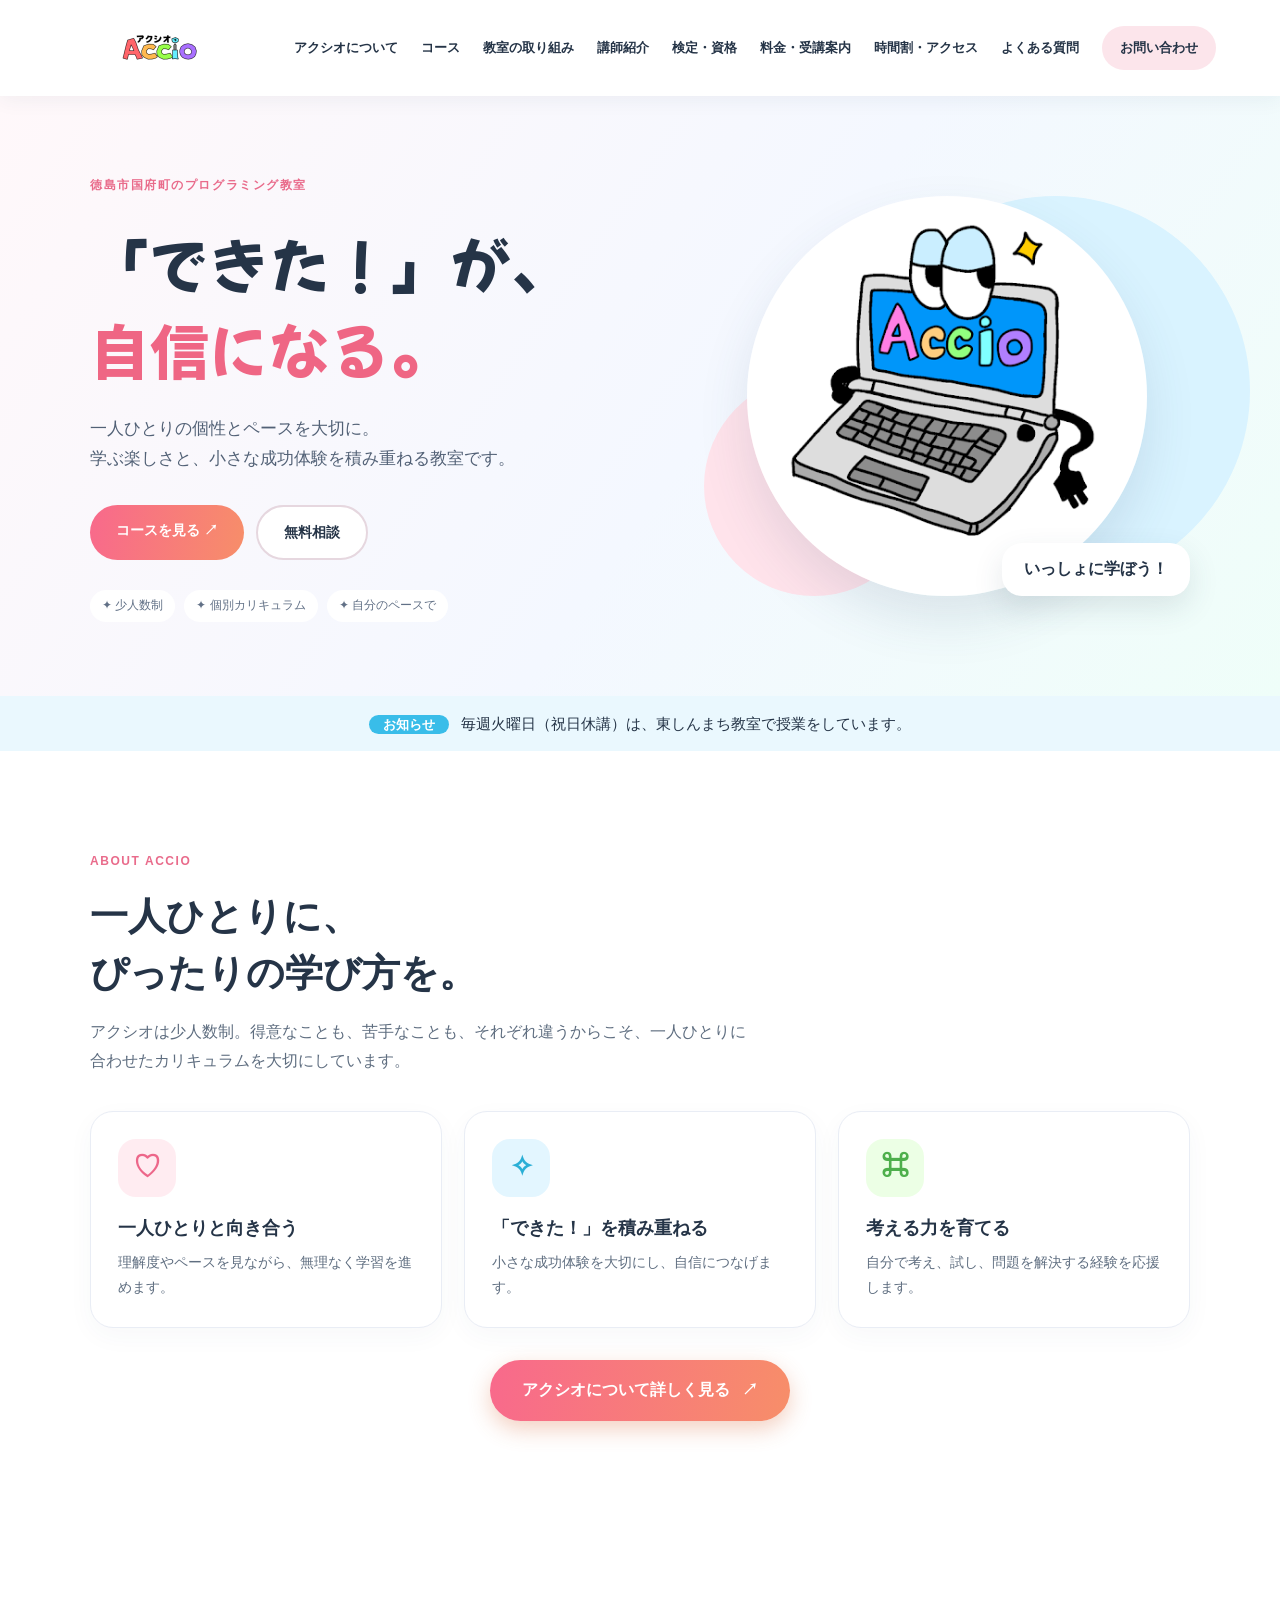
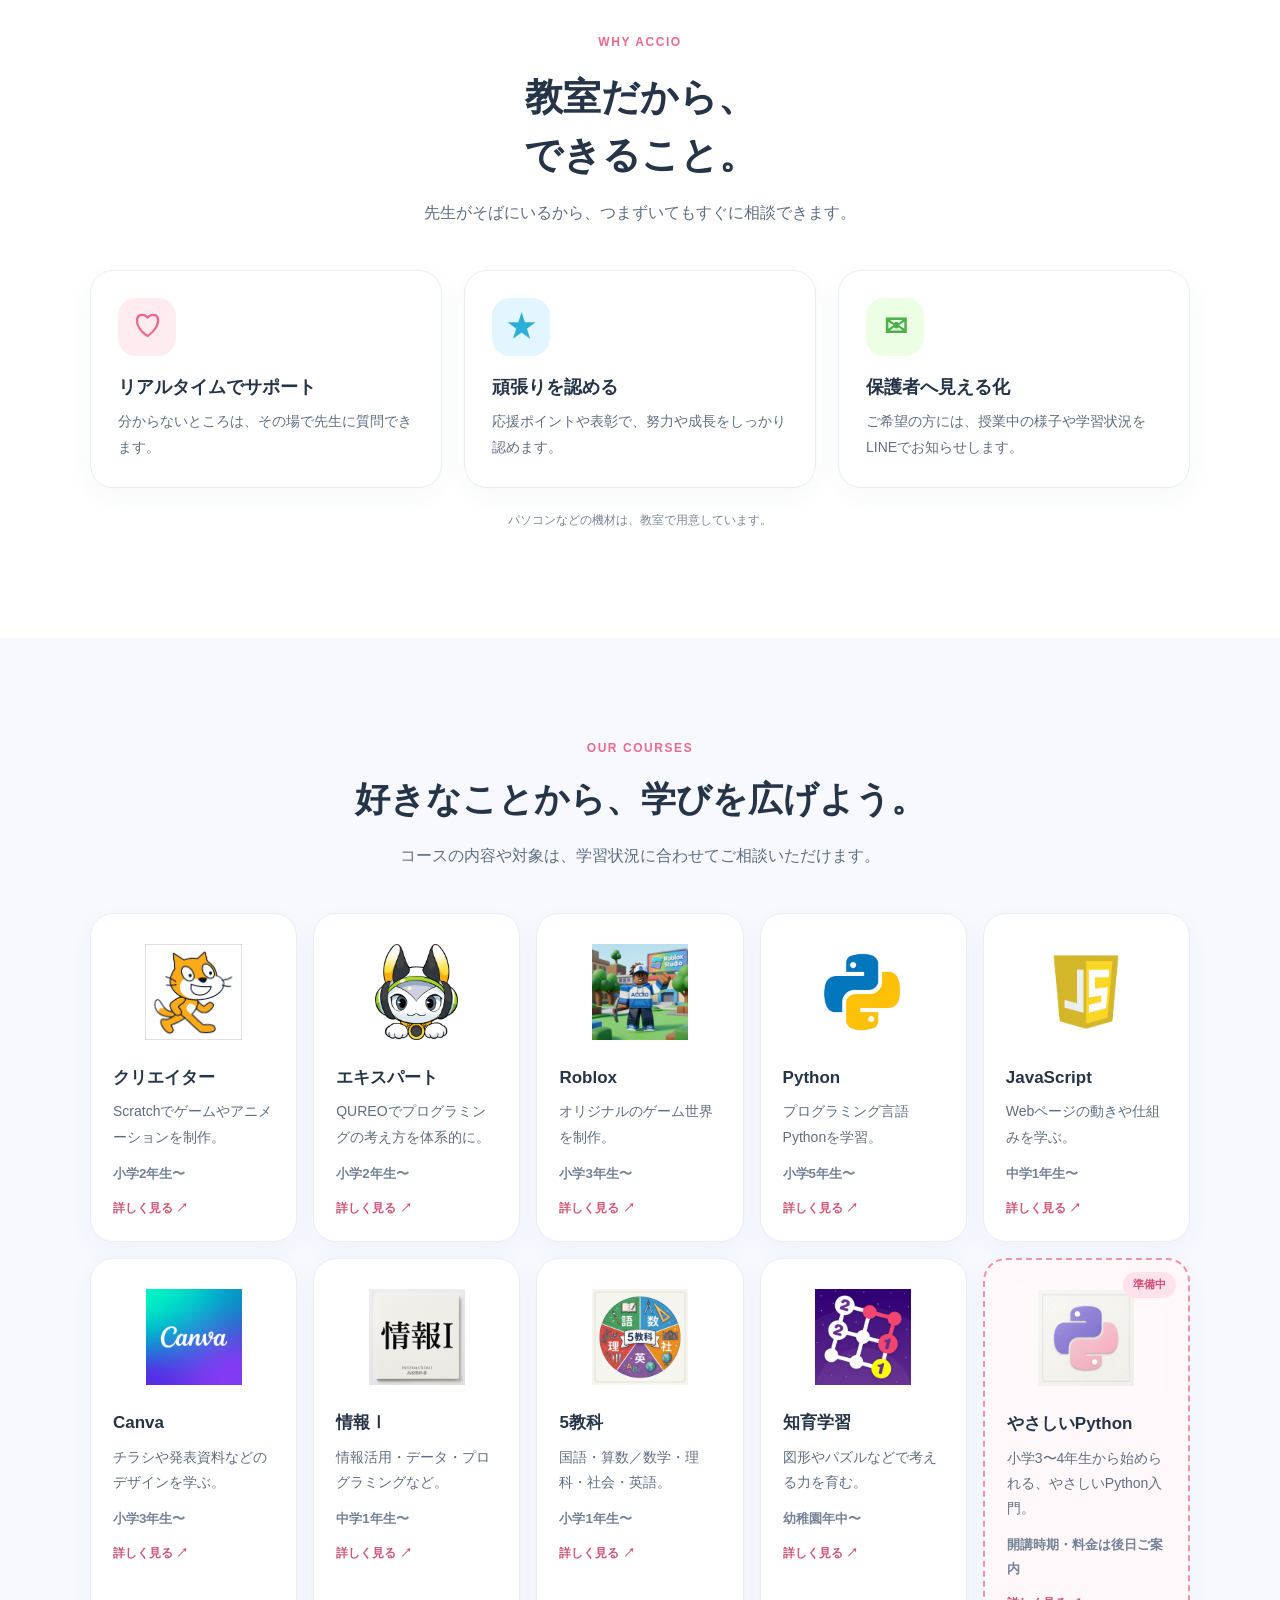
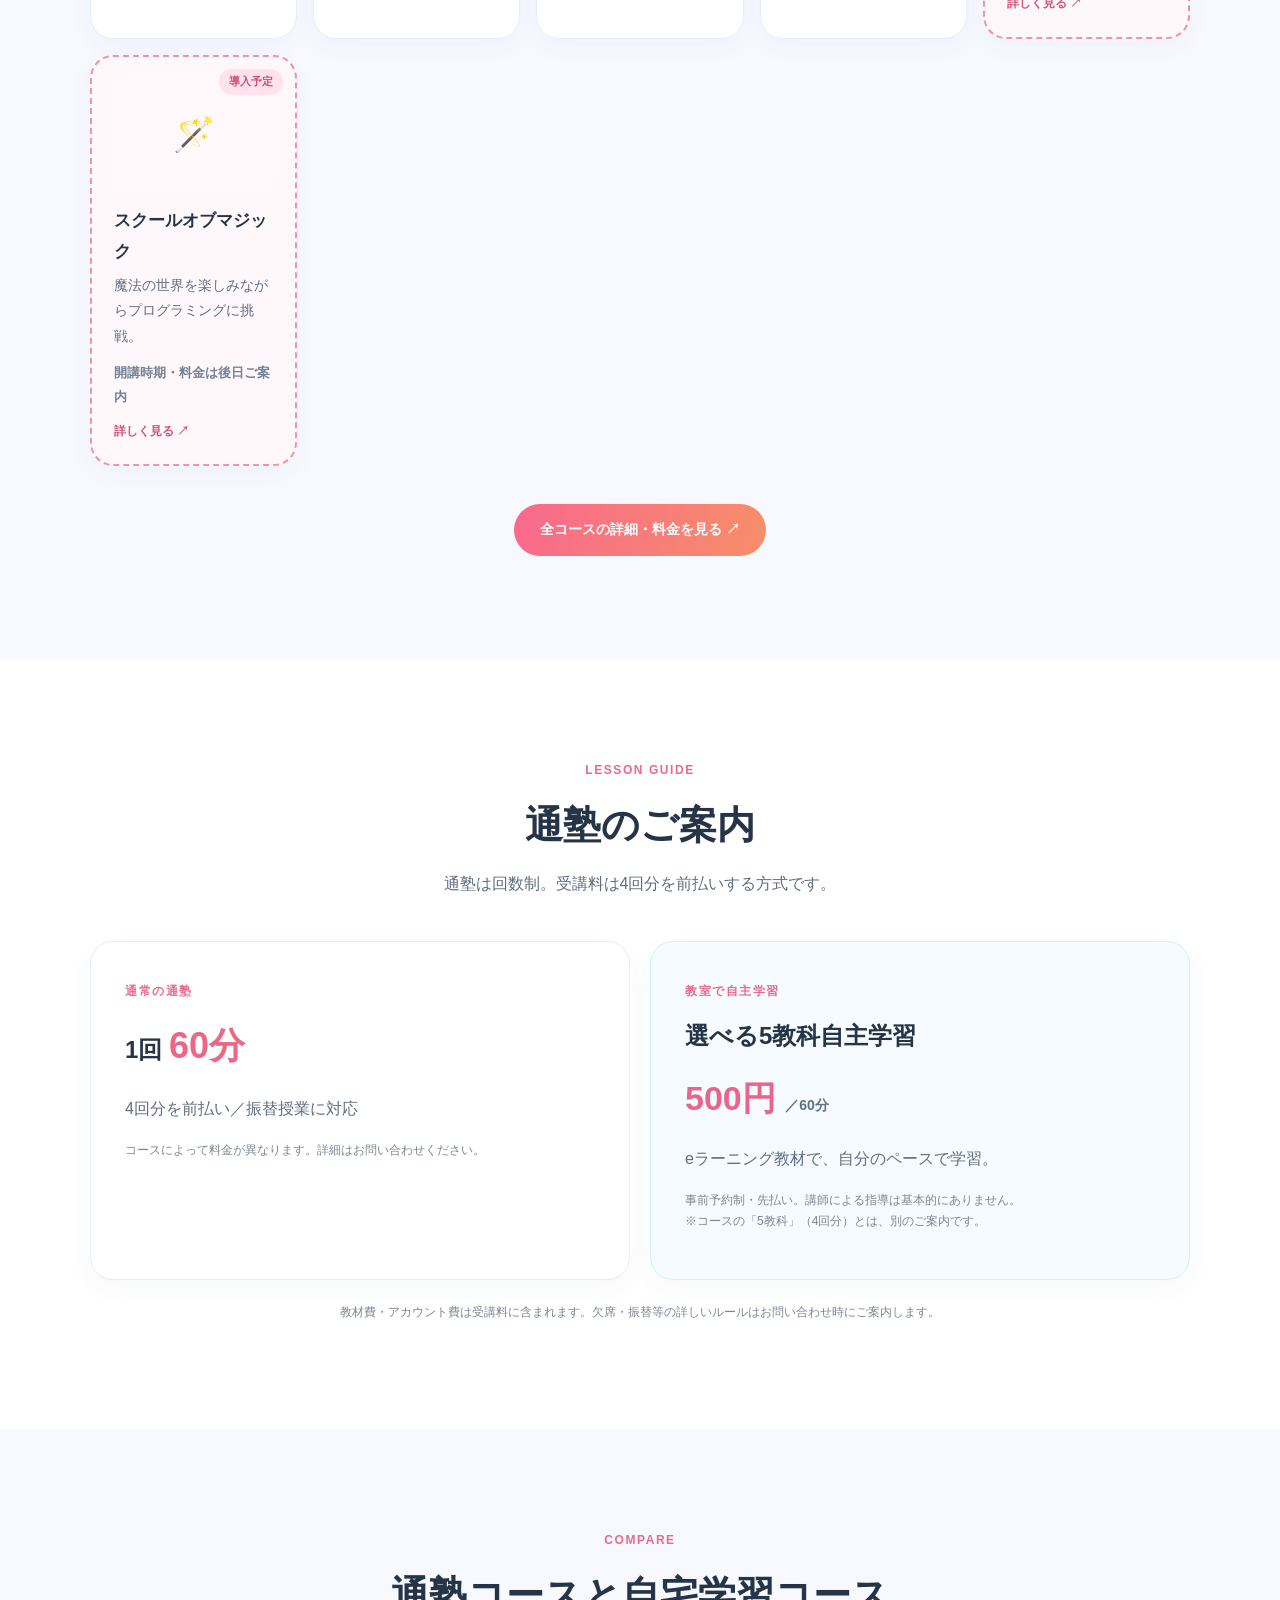
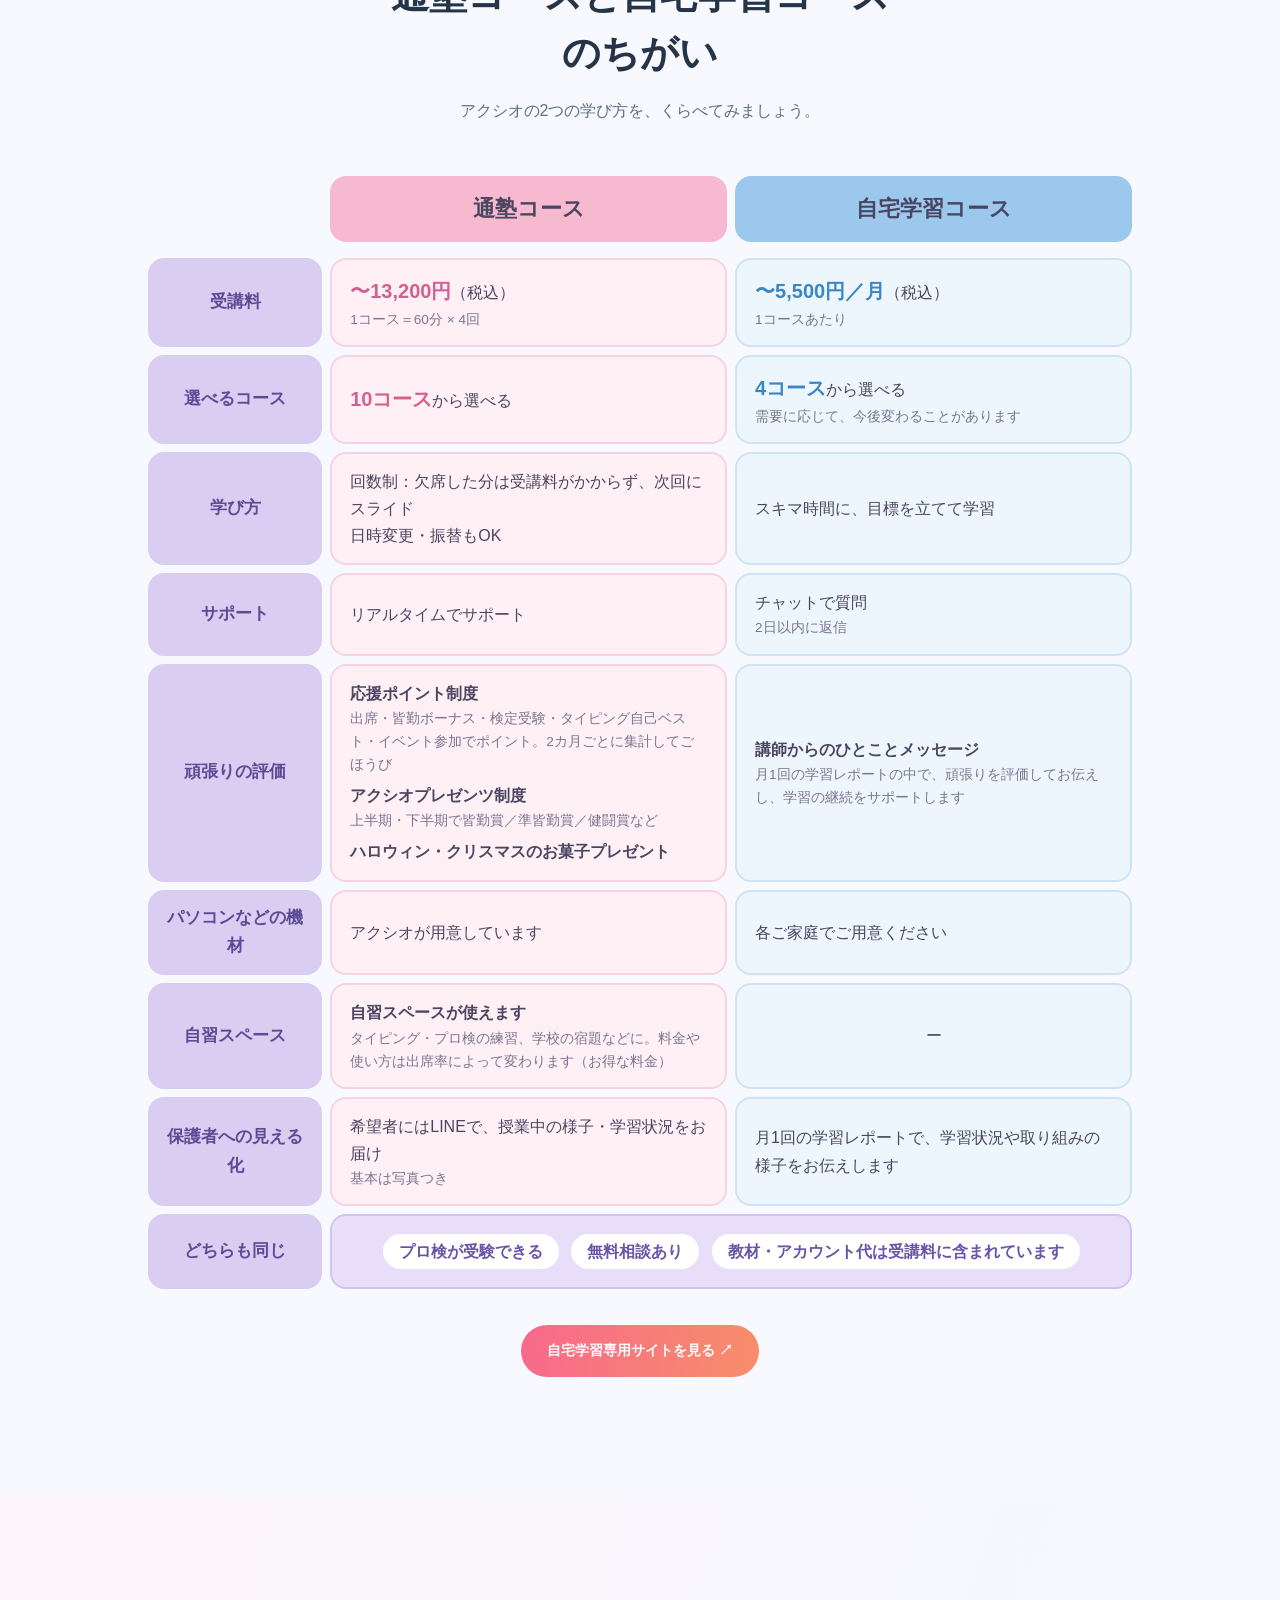
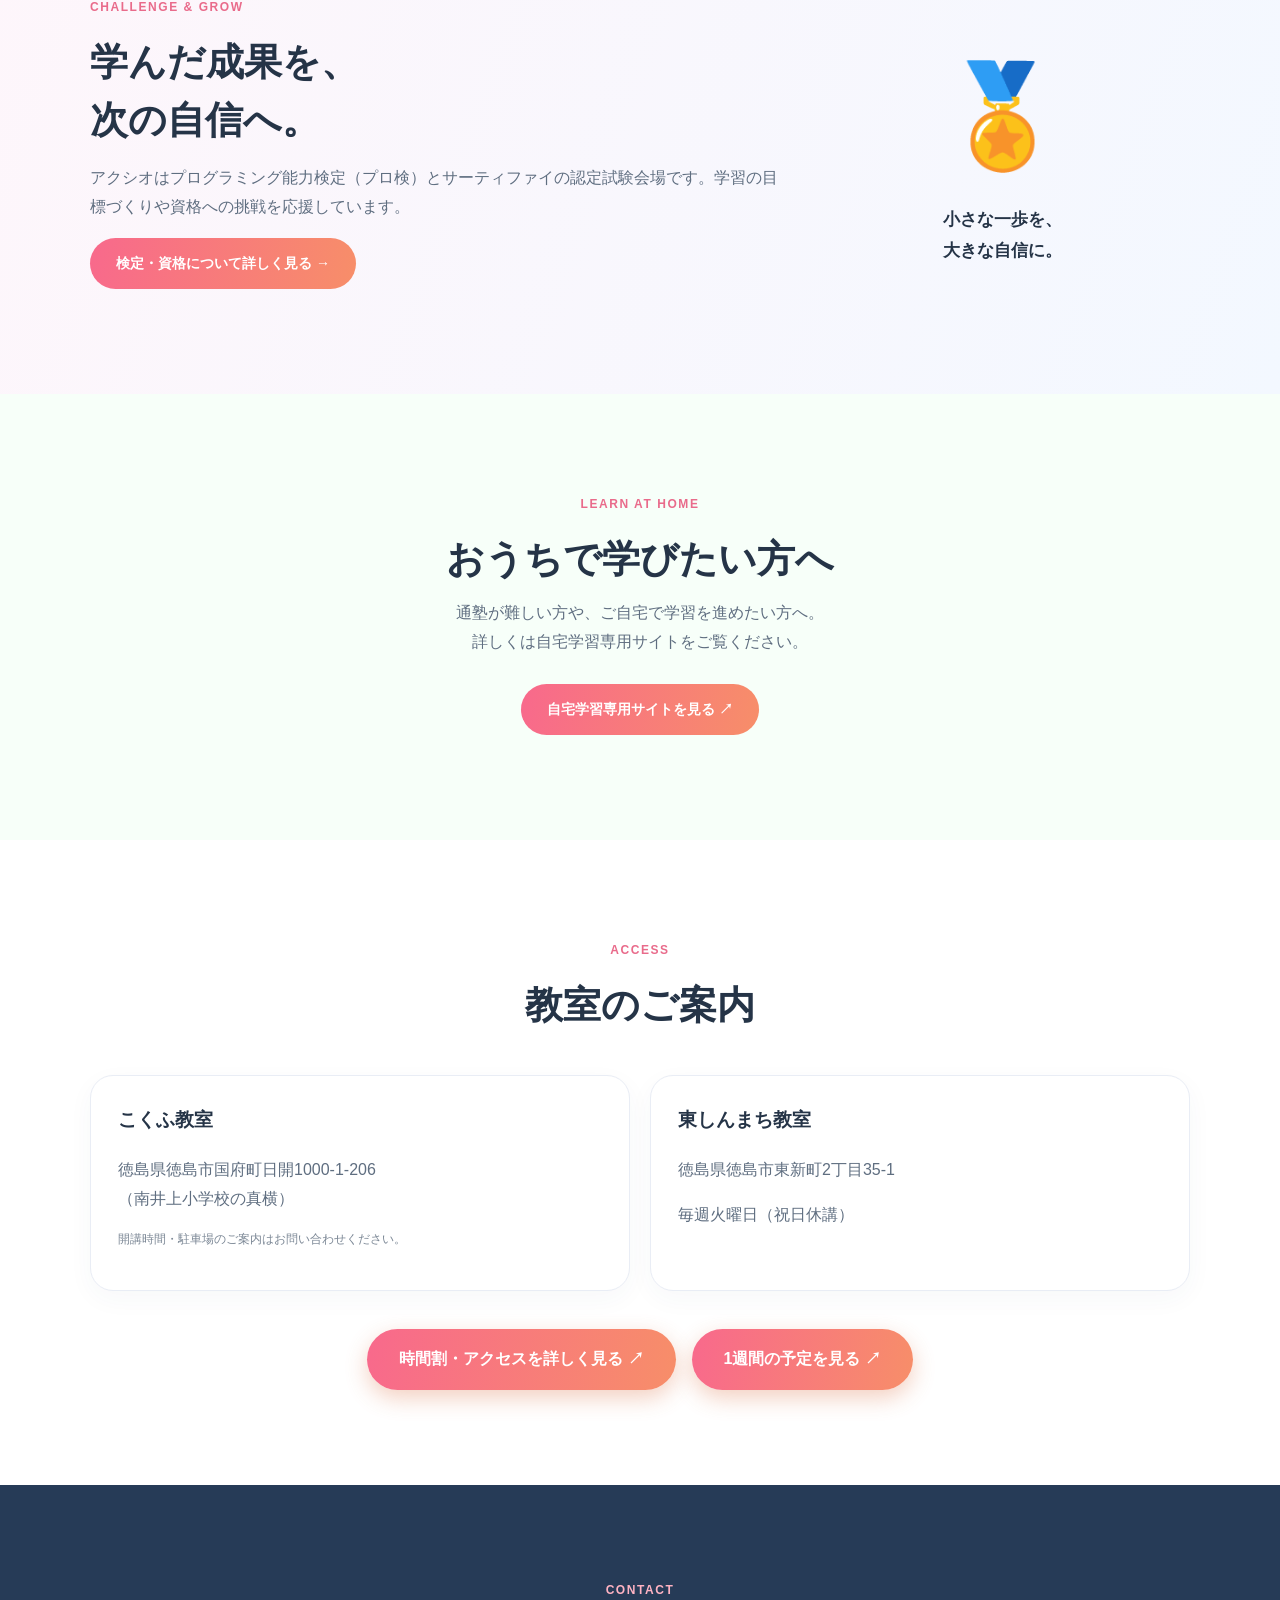
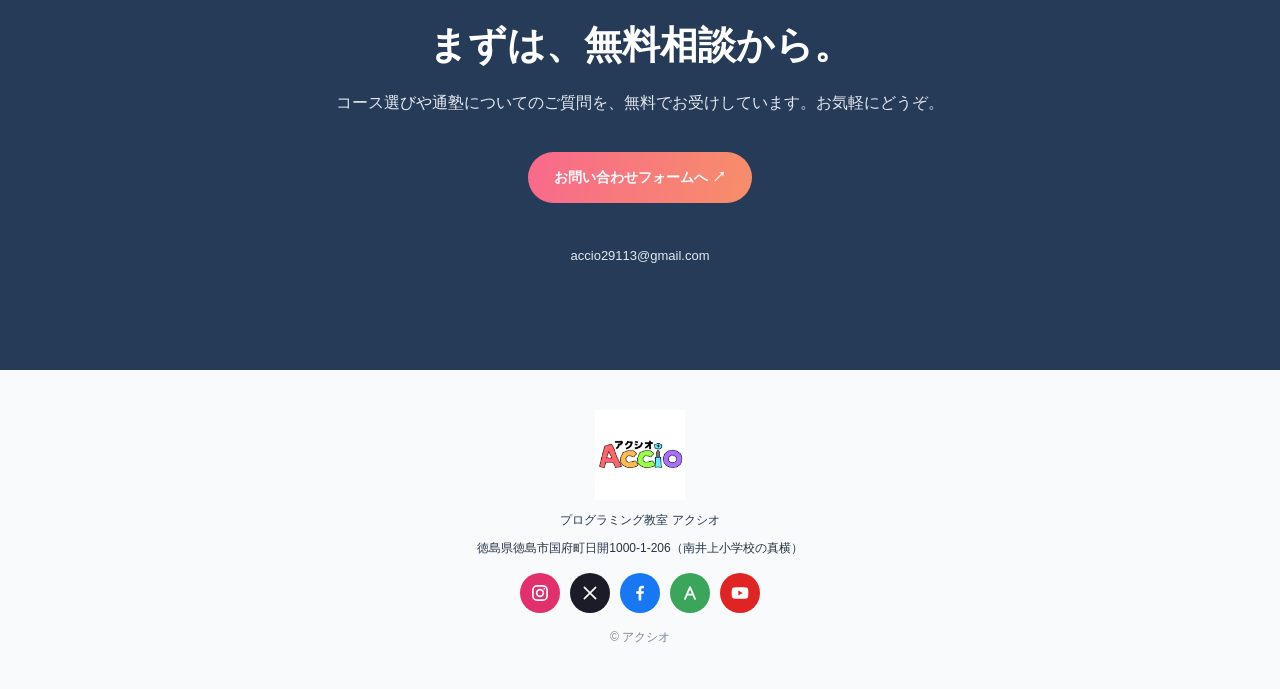
==== commit c8059cf2: "Add files via upload" ====
--- a/index.html
+++ b/index.html
@@ -15,7 +15,7 @@
 <article class="course"><a class="course-card-link" href="courses.html#course-7" aria-label="情報Ⅰコースの詳細を見る"><span class="course-image"><img src="assets/information.png" alt="" loading="lazy"></span><h3>情報Ⅰ</h3><p>情報活用・データ・プログラミングなど。</p><small>中学1年生〜</small><span class="course-more">詳しく見る ↗</span></a></article>
 <article class="course"><a class="course-card-link" href="courses.html#course-8" aria-label="5教科コースの詳細を見る"><span class="course-image"><img src="assets/subjects.png" alt="" loading="lazy"></span><h3>5教科</h3><p>国語・算数／数学・理科・社会・英語。</p><small>小学1年生〜</small><span class="course-more">詳しく見る ↗</span></a></article>
 <article class="course"><a class="course-card-link" href="courses.html#course-9" aria-label="知育学習コースの詳細を見る"><span class="course-image"><img src="assets/thinking.png" alt="" loading="lazy"></span><h3>知育学習</h3><p>図形やパズルなどで考える力を育む。</p><small>幼稚園年中〜</small><span class="course-more">詳しく見る ↗</span></a></article>
-<article class="course upcoming"><a class="course-card-link" href="courses.html#course-10" aria-label="やさしいPythonコースの詳細を見る"><span class="status">準備中</span><span class="course-image"><img src="assets/python-junior.png" alt="" loading="lazy"></span><h3>やさしいPython</h3><p>小学3〜4年生から始められる、やさしいPython入門。</p><small>開講時期・料金は後日ご案内</small><span class="course-more">詳しく見る ↗</span></a></article>
+<article class="course upcoming"><a class="course-card-link" href="courses.html#course-10" aria-label="やさしいPythonコースの詳細を見る"><span class="status">準備中</span><span class="course-image"><img src="assets/python-junior.png" alt="" loading="lazy"></span><h3>やさしいPython</h3><p>小学3〜4年生から始められる、やさしいPython入門。</p><small>開講時期・料金は後日ご案内</small><span class="course-more">詳しく見る ↗</span></a></article><article class="course upcoming"><a class="course-card-link" href="courses.html#course-11" aria-label="スクールオブマジックの詳細を見る"><span class="status">導入予定</span><span class="course-image" style="font-size:34px" aria-hidden="true">🪄</span><h3>スクールオブマジック</h3><p>魔法の世界を楽しみながらプログラミングに挑戦。</p><small>開講時期・料金は後日ご案内</small><span class="course-more">詳しく見る ↗</span></a></article>
 </div><p class="center course-all-link"><a class="btn primary" href="courses.html">全コースの詳細・料金を見る ↗</a></p></section>
 <section id="fees" class="section"><div class="section-heading center"><span class="eyebrow">LESSON GUIDE</span><h2>通塾のご案内</h2><p>通塾は回数制。受講料は4回分を前払いする方式です。</p></div><div class="info-grid"><article class="info-card"><span class="eyebrow">通常の通塾</span><h3>1回 <strong>60分</strong></h3><p>4回分を前払い／振替授業に対応</p><p class="note">コースによって料金が異なります。詳細はお問い合わせください。</p></article><article class="info-card highlight"><span class="eyebrow">教室で自主学習</span><h3>選べる5教科自主学習</h3><div class="price">500円 <small>／60分</small></div><p>eラーニング教材で、自分のペースで学習。</p><p class="note">事前予約制・先払い。講師による指導は基本的にありません。<br>※コースの「5教科」（4回分）とは、別のご案内です。</p></article></div><p class="center note footnote">教材費・アカウント費は受講料に含まれます。欠席・振替等の詳しいルールはお問い合わせ時にご案内します。</p></section>
 <section id="compare" class="section section-soft"><div class="section-heading center"><span class="eyebrow">COMPARE</span><h2>通塾コースと自宅学習コース<br>のちがい</h2><p>アクシオの2つの学び方を、くらべてみましょう。</p></div><div class="cmp"><table class="cmp-table">
--- a/style.css
+++ b/style.css
@@ -156,3 +156,7 @@
 .contact-alt h3{margin:0 0 8px}
 .contact-alt p{margin:0 0 8px}
 @media(max-width:700px){.google-contact-form{height:2250px}.contact-alt{padding:24px 18px}}
+
+/* サーティファイ告知画像：縦長ポスターを切り抜かずに表示 */
+.exam-photo-certify{aspect-ratio:auto;max-height:540px;object-fit:contain;background:#f3f6ff}
+@media(max-width:720px){.exam-photo-certify{max-height:none}}
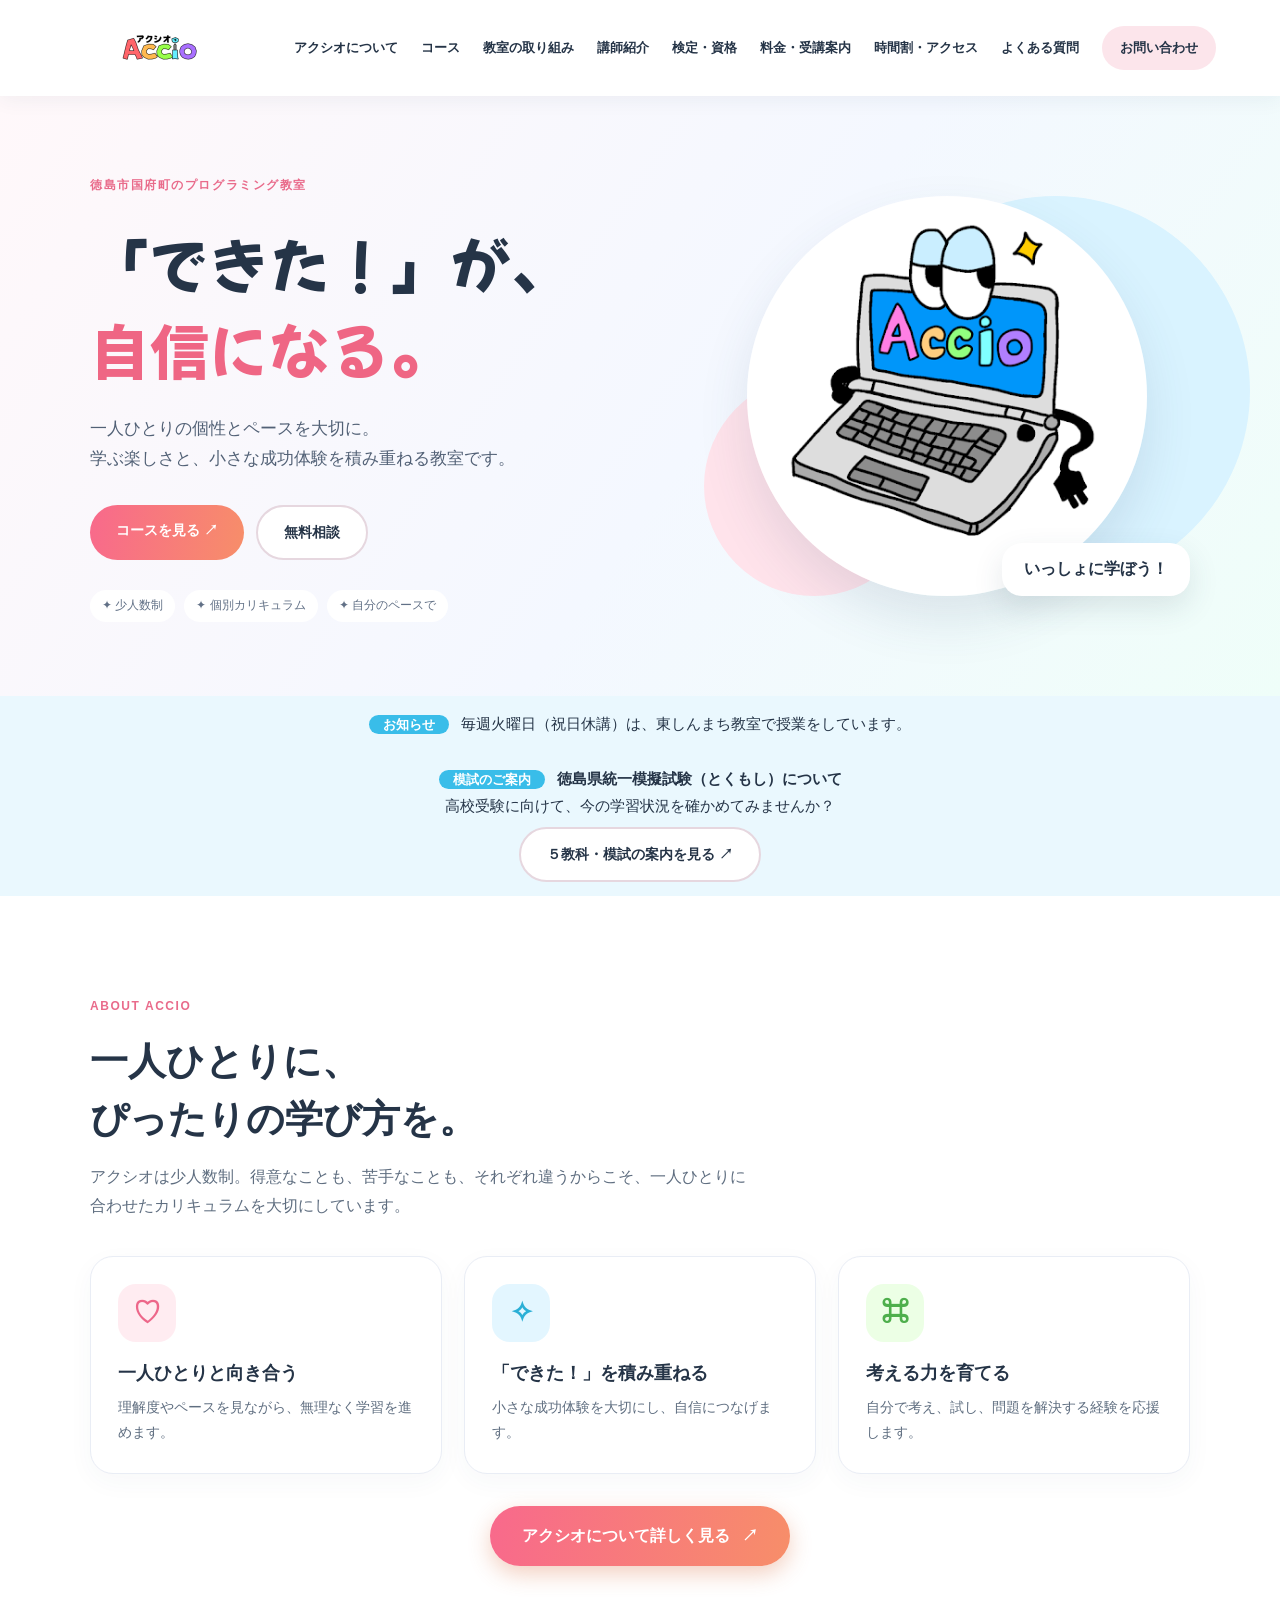
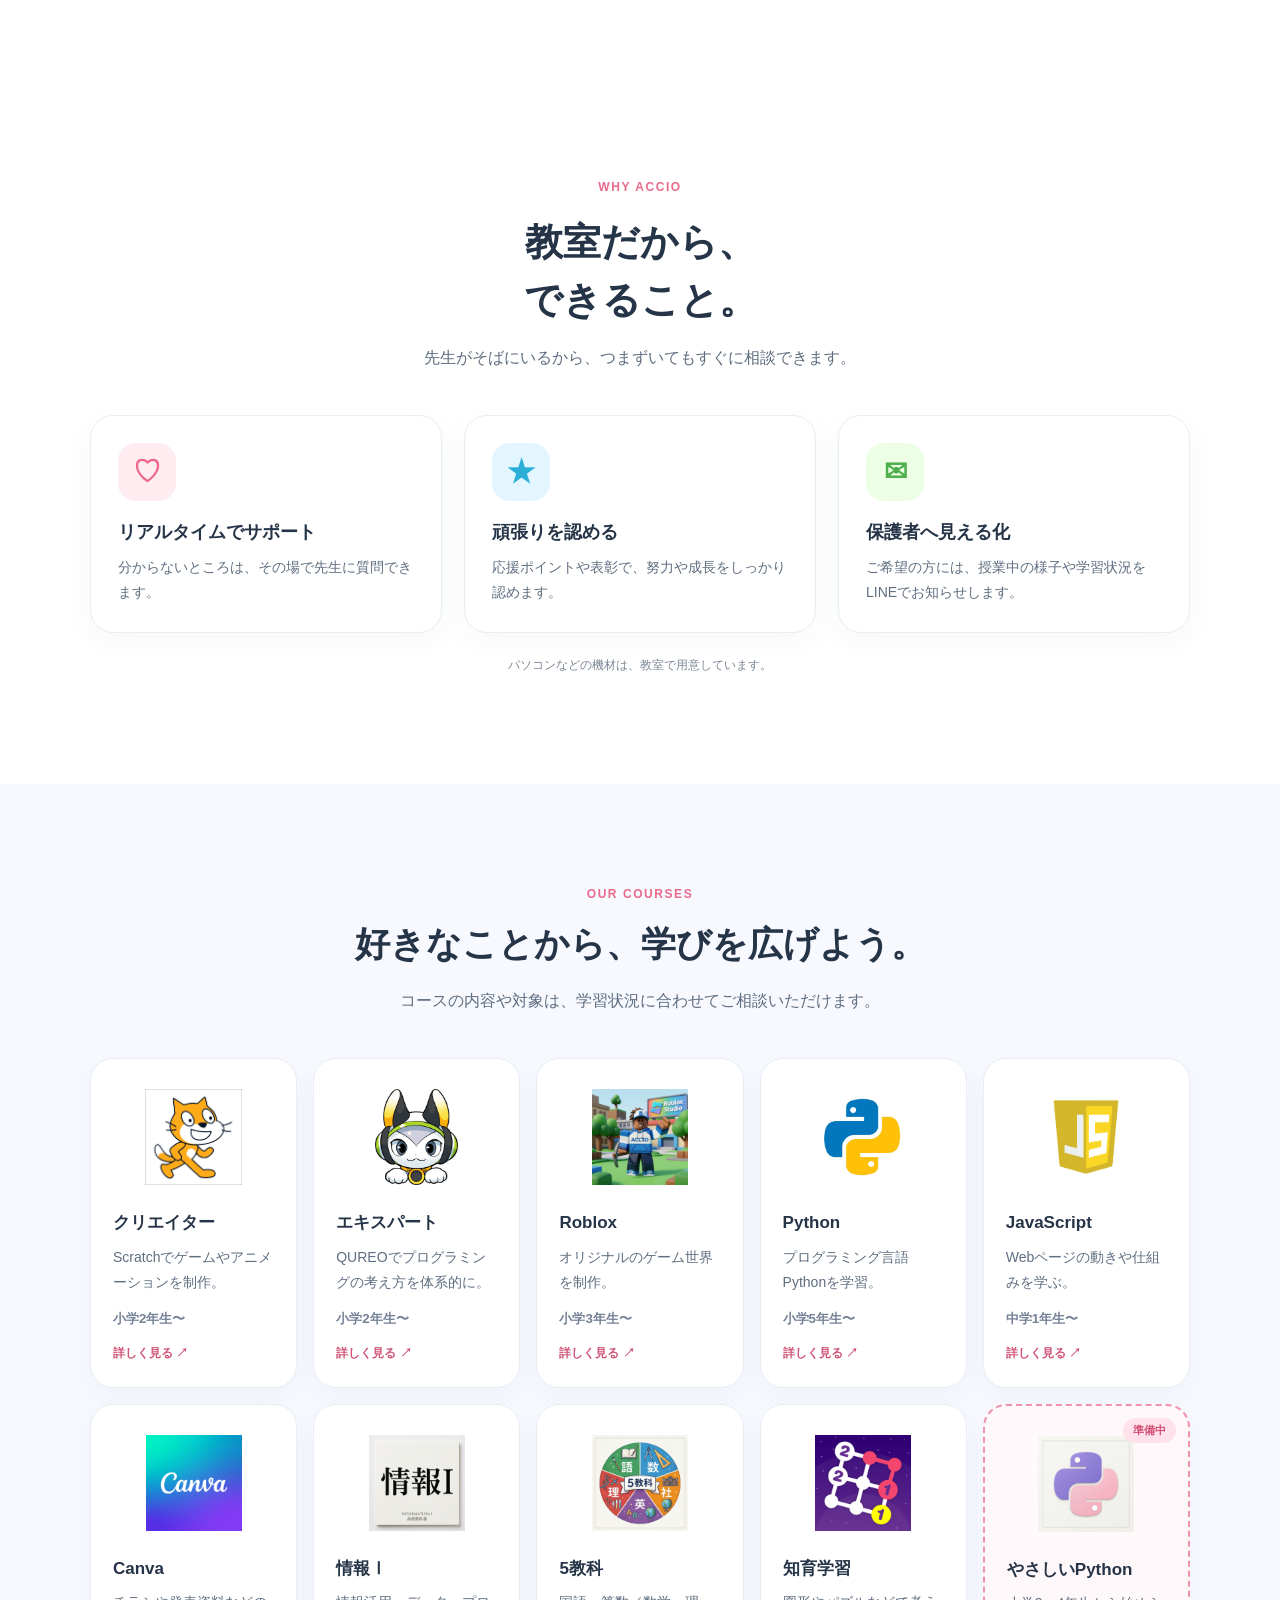
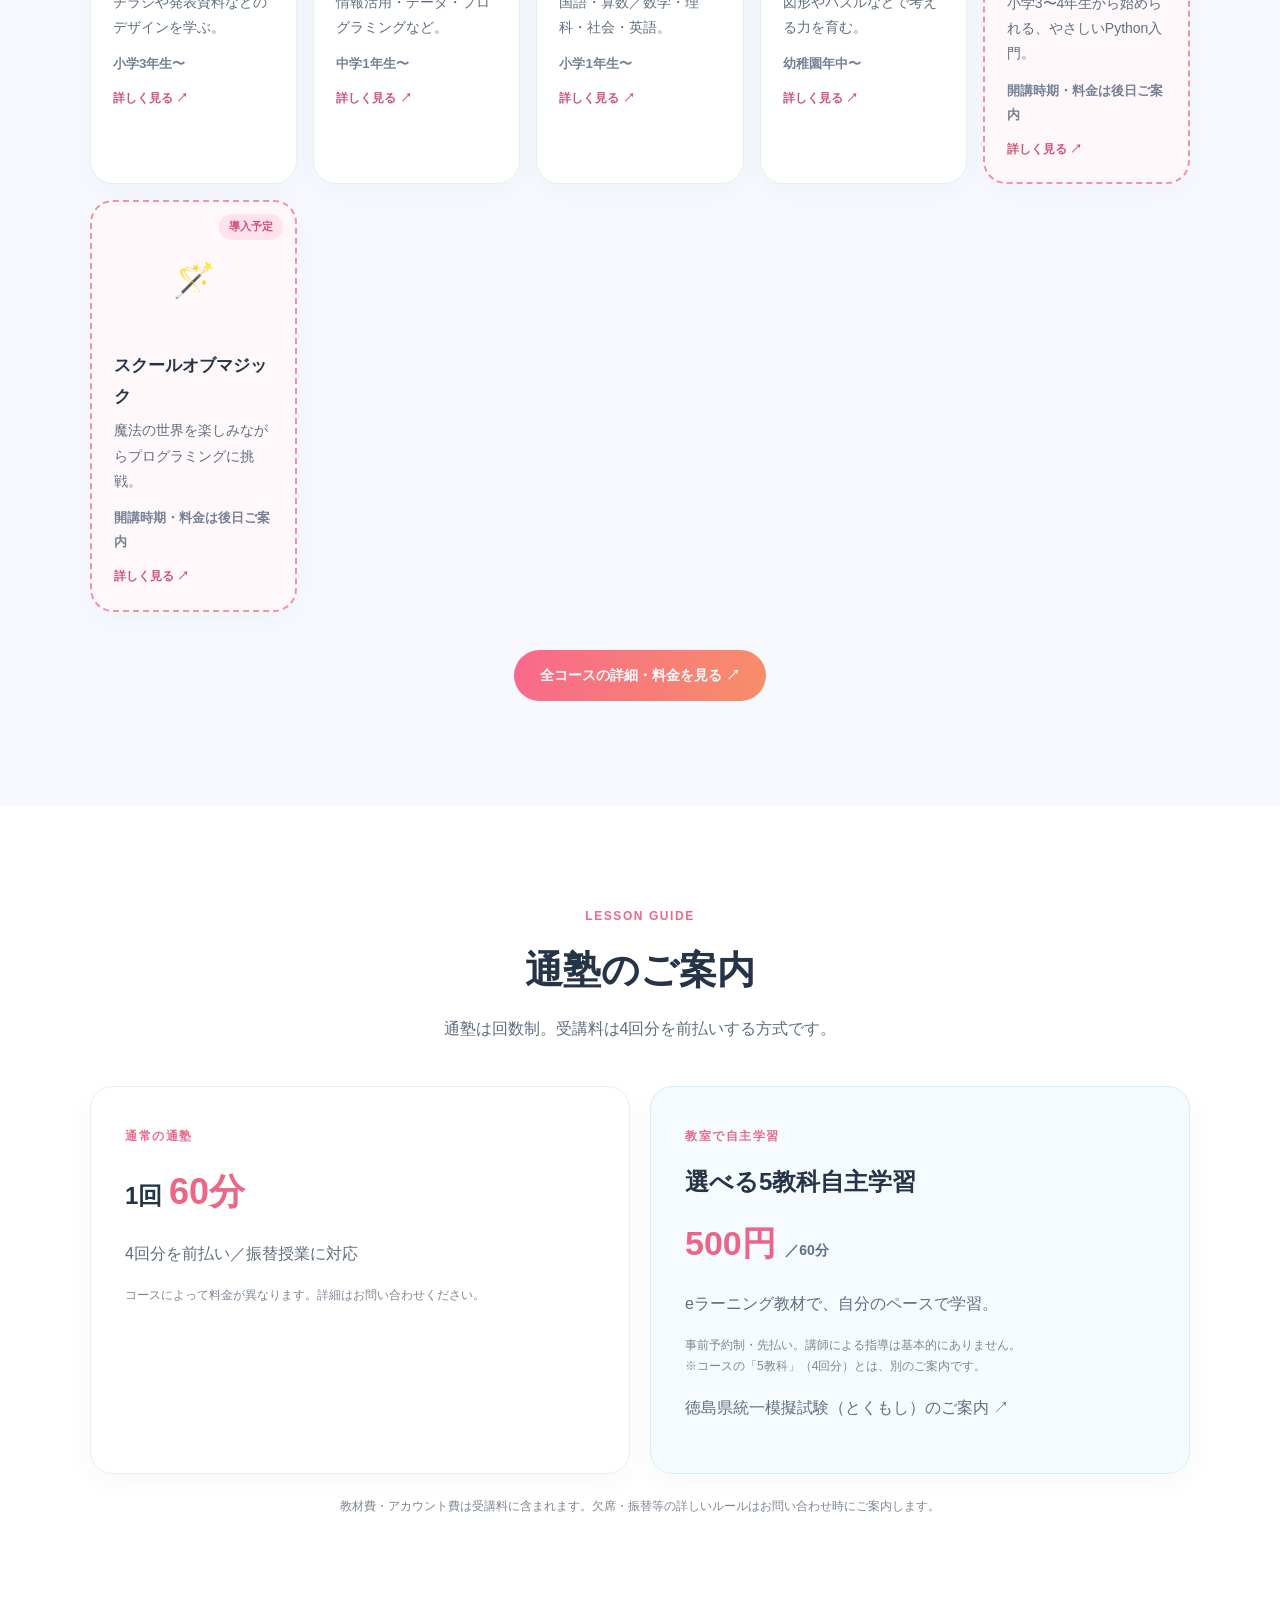
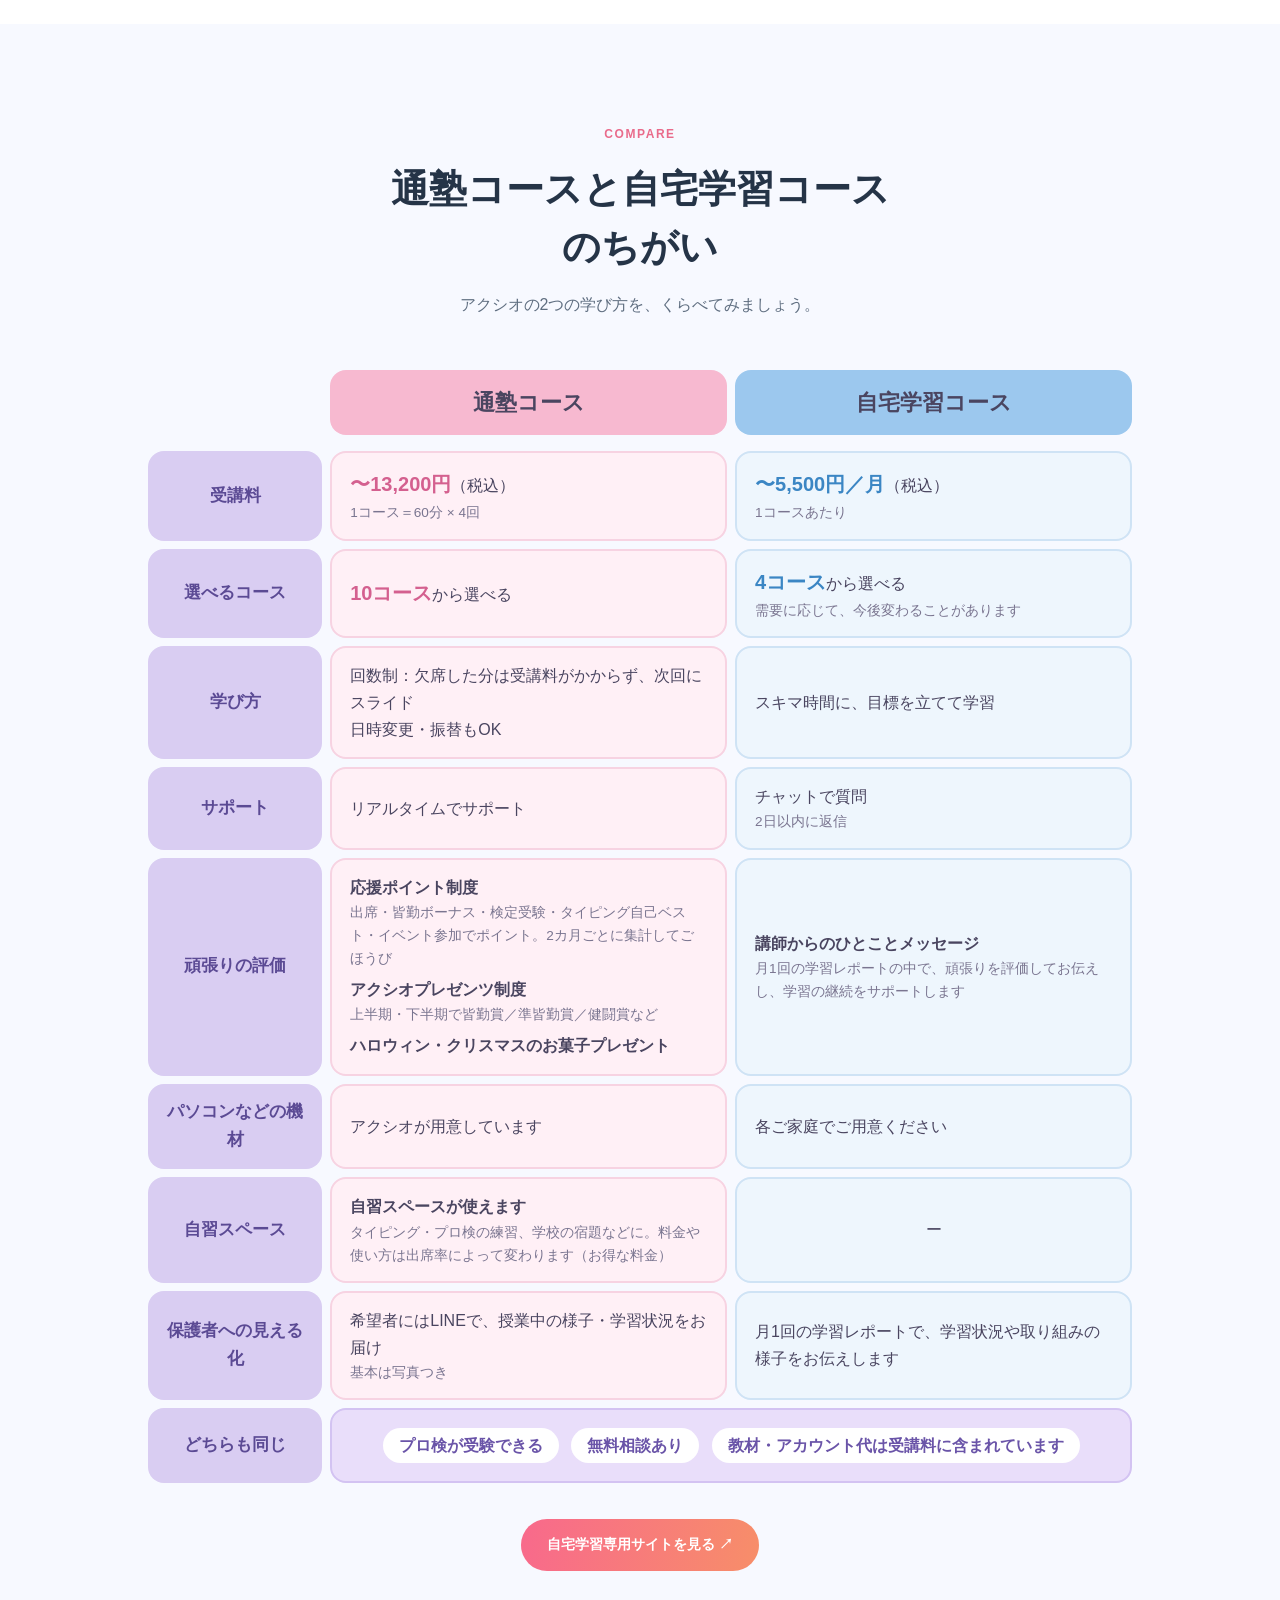
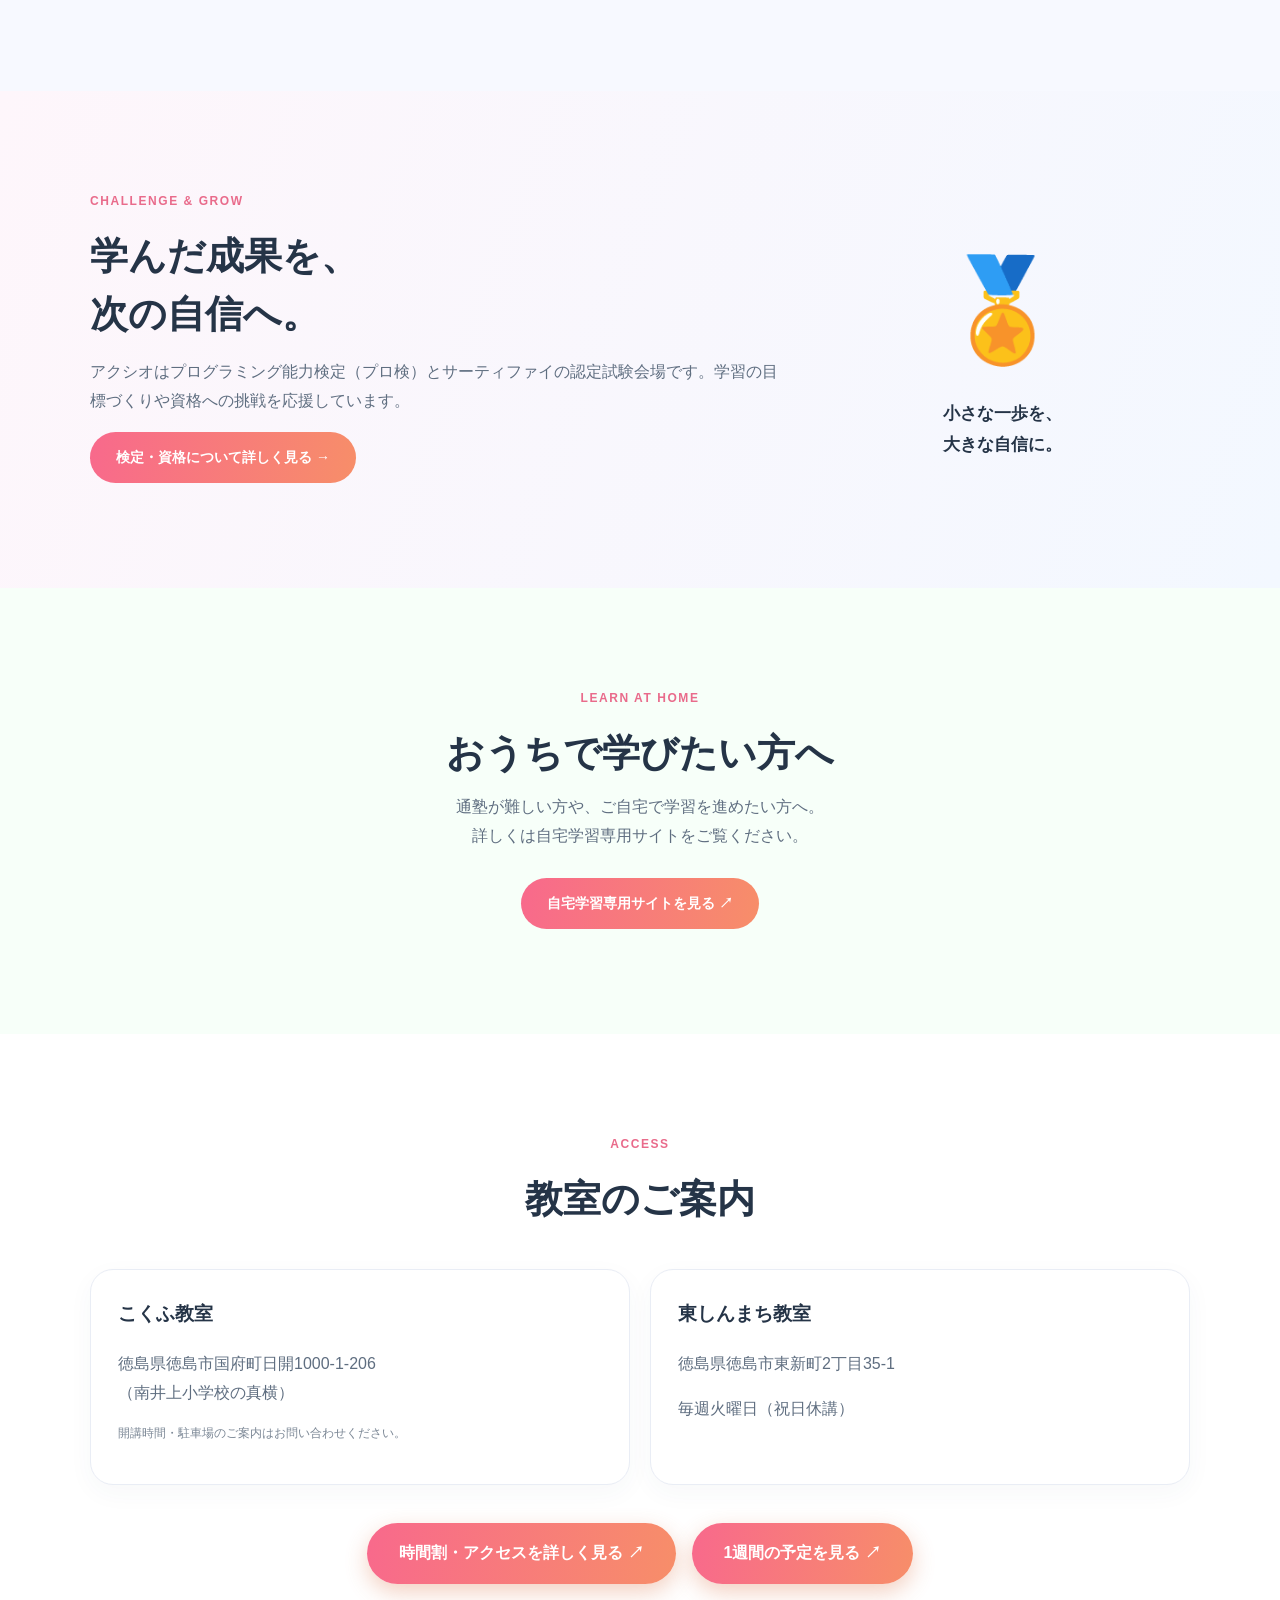
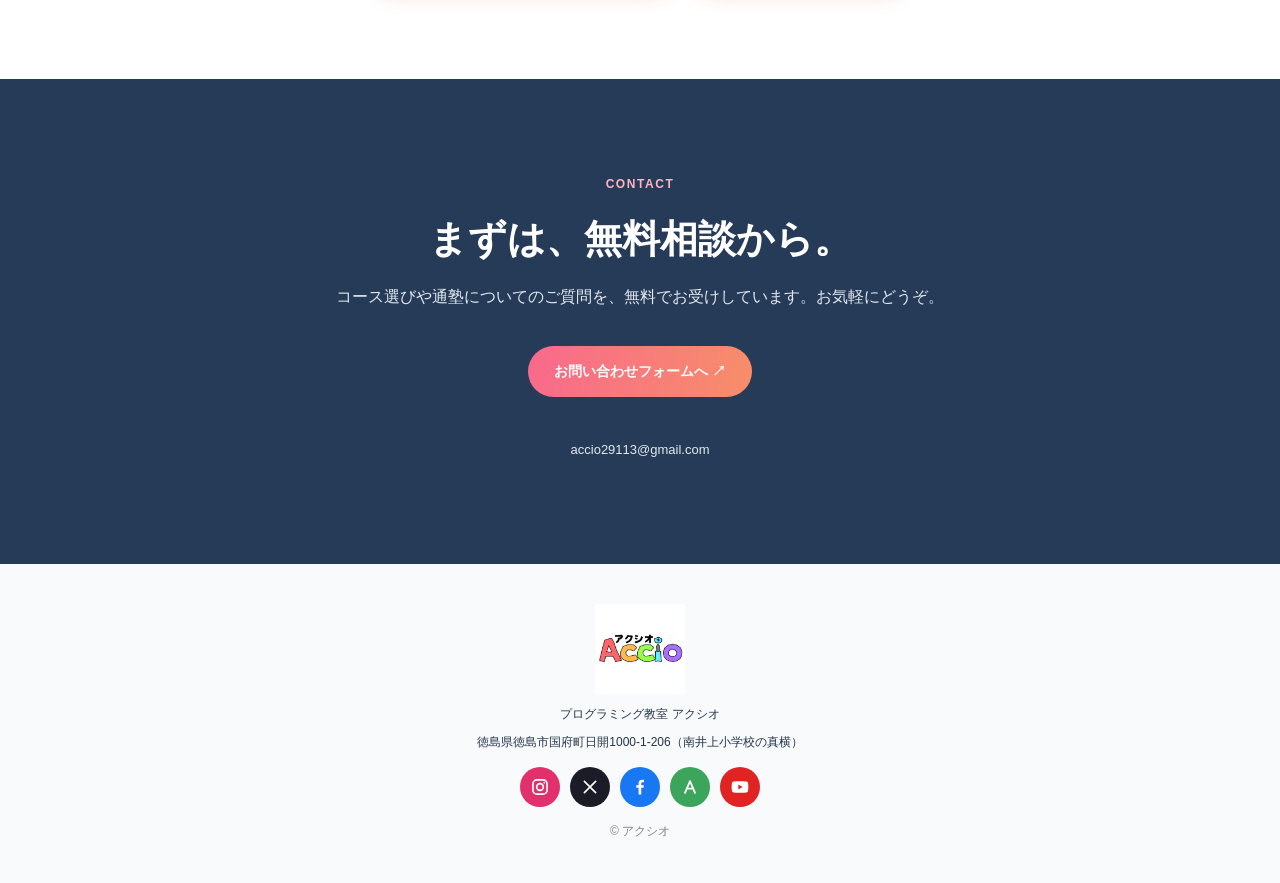
==== commit 860fd1ed: "Add files via upload" ====
--- a/index.html
+++ b/index.html
@@ -3,6 +3,7 @@
 <body><header class="header"><a class="brand" href="#top"><img src="assets/logo.png" alt="プログラミング教室 アクシオ ロゴ"></a><button class="menu" aria-expanded="false" aria-controls="nav">☰ メニュー</button><nav id="nav"><a href="about.html">アクシオについて</a><a href="courses.html">コース</a><a href="activities.html">教室の取り組み</a><a href="instructor.html">講師紹介</a><a href="exams.html">検定・資格</a><a href="fees.html">料金・受講案内</a><a href="access.html">時間割・アクセス</a><a href="faq.html">よくある質問</a><a class="nav-cta" href="#contact">お問い合わせ</a></nav></header>
 <main id="top"><section class="hero"><div class="hero-copy"><span class="eyebrow">徳島市国府町のプログラミング教室</span><h1>「できた！」が、<br><em>自信になる。</em></h1><p>一人ひとりの個性とペースを大切に。<br>学ぶ楽しさと、小さな成功体験を積み重ねる教室です。</p><div class="hero-actions"><a class="btn primary" href="#courses">コースを見る ↗</a><a class="btn ghost" href="#contact">無料相談</a></div><div class="hero-tags"><span>✦ 少人数制</span><span>✦ 個別カリキュラム</span><span>✦ 自分のペースで</span></div></div><div class="hero-art"><div class="orb orb-a"></div><div class="orb orb-b"></div><img src="assets/character.png" alt="嵐さんが描いたアクシオのオリジナルパソコンキャラクター"><span class="bubble">いっしょに学ぼう！</span></div></section>
 <section class="notice-bar" aria-label="お知らせ"><p><b>お知らせ</b>毎週火曜日（祝日休講）は、東しんまち教室で授業をしています。</p></section>
+<section class="notice-bar" aria-label="徳島県統一模擬試験のお知らせ"><p><b>模試のご案内</b><strong>徳島県統一模擬試験（とくもし）について</strong></p><p>高校受験に向けて、今の学習状況を確かめてみませんか？</p><p><a class="btn ghost" href="courses.html#tokumoshi" style="margin-top:8px">５教科・模試の案内を見る ↗</a></p></section>
 <section id="about" class="section"><div class="section-heading"><span class="eyebrow">ABOUT ACCIO</span><h2>一人ひとりに、<br>ぴったりの学び方を。</h2><p>アクシオは少人数制。得意なことも、苦手なことも、それぞれ違うからこそ、一人ひとりに合わせたカリキュラムを大切にしています。</p></div><div class="feature-grid"><article class="feature"><div class="feature-icon pink">♡</div><h3>一人ひとりと向き合う</h3><p>理解度やペースを見ながら、無理なく学習を進めます。</p></article><article class="feature"><div class="feature-icon blue">✧</div><h3>「できた！」を積み重ねる</h3><p>小さな成功体験を大切にし、自信につなげます。</p></article><article class="feature"><div class="feature-icon green">⌘</div><h3>考える力を育てる</h3><p>自分で考え、試し、問題を解決する経験を応援します。</p></article></div><p class="center about-more"><a class="btn about-cta" href="about.html">アクシオについて詳しく見る <span aria-hidden="true">↗</span></a></p></section>
 <section id="strengths" class="section"><div class="section-heading center"><span class="eyebrow">WHY ACCIO</span><h2>教室だから、<br>できること。</h2><p>先生がそばにいるから、つまずいてもすぐに相談できます。</p></div><div class="feature-grid"><article class="feature"><div class="feature-icon pink">♡</div><h3>リアルタイムでサポート</h3><p>分からないところは、その場で先生に質問できます。</p></article><article class="feature"><div class="feature-icon blue">★</div><h3>頑張りを認める</h3><p>応援ポイントや表彰で、努力や成長をしっかり認めます。</p></article><article class="feature"><div class="feature-icon green">✉</div><h3>保護者へ見える化</h3><p>ご希望の方には、授業中の様子や学習状況をLINEでお知らせします。</p></article></div><p class="center note footnote">パソコンなどの機材は、教室で用意しています。</p></section>
 <section id="courses" class="section section-soft"><div class="section-heading center"><span class="eyebrow">OUR COURSES</span><h2 class="course-title">好きなことから、<wbr>学びを広げよう。</h2><p>コースの内容や対象は、学習状況に合わせてご相談いただけます。</p></div><div class="course-grid">
@@ -17,7 +18,7 @@
 <article class="course"><a class="course-card-link" href="courses.html#course-9" aria-label="知育学習コースの詳細を見る"><span class="course-image"><img src="assets/thinking.png" alt="" loading="lazy"></span><h3>知育学習</h3><p>図形やパズルなどで考える力を育む。</p><small>幼稚園年中〜</small><span class="course-more">詳しく見る ↗</span></a></article>
 <article class="course upcoming"><a class="course-card-link" href="courses.html#course-10" aria-label="やさしいPythonコースの詳細を見る"><span class="status">準備中</span><span class="course-image"><img src="assets/python-junior.png" alt="" loading="lazy"></span><h3>やさしいPython</h3><p>小学3〜4年生から始められる、やさしいPython入門。</p><small>開講時期・料金は後日ご案内</small><span class="course-more">詳しく見る ↗</span></a></article><article class="course upcoming"><a class="course-card-link" href="courses.html#course-11" aria-label="スクールオブマジックの詳細を見る"><span class="status">導入予定</span><span class="course-image" style="font-size:34px" aria-hidden="true">🪄</span><h3>スクールオブマジック</h3><p>魔法の世界を楽しみながらプログラミングに挑戦。</p><small>開講時期・料金は後日ご案内</small><span class="course-more">詳しく見る ↗</span></a></article>
 </div><p class="center course-all-link"><a class="btn primary" href="courses.html">全コースの詳細・料金を見る ↗</a></p></section>
-<section id="fees" class="section"><div class="section-heading center"><span class="eyebrow">LESSON GUIDE</span><h2>通塾のご案内</h2><p>通塾は回数制。受講料は4回分を前払いする方式です。</p></div><div class="info-grid"><article class="info-card"><span class="eyebrow">通常の通塾</span><h3>1回 <strong>60分</strong></h3><p>4回分を前払い／振替授業に対応</p><p class="note">コースによって料金が異なります。詳細はお問い合わせください。</p></article><article class="info-card highlight"><span class="eyebrow">教室で自主学習</span><h3>選べる5教科自主学習</h3><div class="price">500円 <small>／60分</small></div><p>eラーニング教材で、自分のペースで学習。</p><p class="note">事前予約制・先払い。講師による指導は基本的にありません。<br>※コースの「5教科」（4回分）とは、別のご案内です。</p></article></div><p class="center note footnote">教材費・アカウント費は受講料に含まれます。欠席・振替等の詳しいルールはお問い合わせ時にご案内します。</p></section>
+<section id="fees" class="section"><div class="section-heading center"><span class="eyebrow">LESSON GUIDE</span><h2>通塾のご案内</h2><p>通塾は回数制。受講料は4回分を前払いする方式です。</p></div><div class="info-grid"><article class="info-card"><span class="eyebrow">通常の通塾</span><h3>1回 <strong>60分</strong></h3><p>4回分を前払い／振替授業に対応</p><p class="note">コースによって料金が異なります。詳細はお問い合わせください。</p></article><article class="info-card highlight"><span class="eyebrow">教室で自主学習</span><h3>選べる5教科自主学習</h3><div class="price">500円 <small>／60分</small></div><p>eラーニング教材で、自分のペースで学習。</p><p class="note">事前予約制・先払い。講師による指導は基本的にありません。<br>※コースの「5教科」（4回分）とは、別のご案内です。</p><p><a href="courses.html#tokumoshi">徳島県統一模擬試験（とくもし）のご案内 ↗</a></p></article></div><p class="center note footnote">教材費・アカウント費は受講料に含まれます。欠席・振替等の詳しいルールはお問い合わせ時にご案内します。</p></section>
 <section id="compare" class="section section-soft"><div class="section-heading center"><span class="eyebrow">COMPARE</span><h2>通塾コースと自宅学習コース<br>のちがい</h2><p>アクシオの2つの学び方を、くらべてみましょう。</p></div><div class="cmp"><table class="cmp-table">
     <caption class="cmp-sr">通塾コースと自宅学習コースの比較表</caption>
     <thead>
